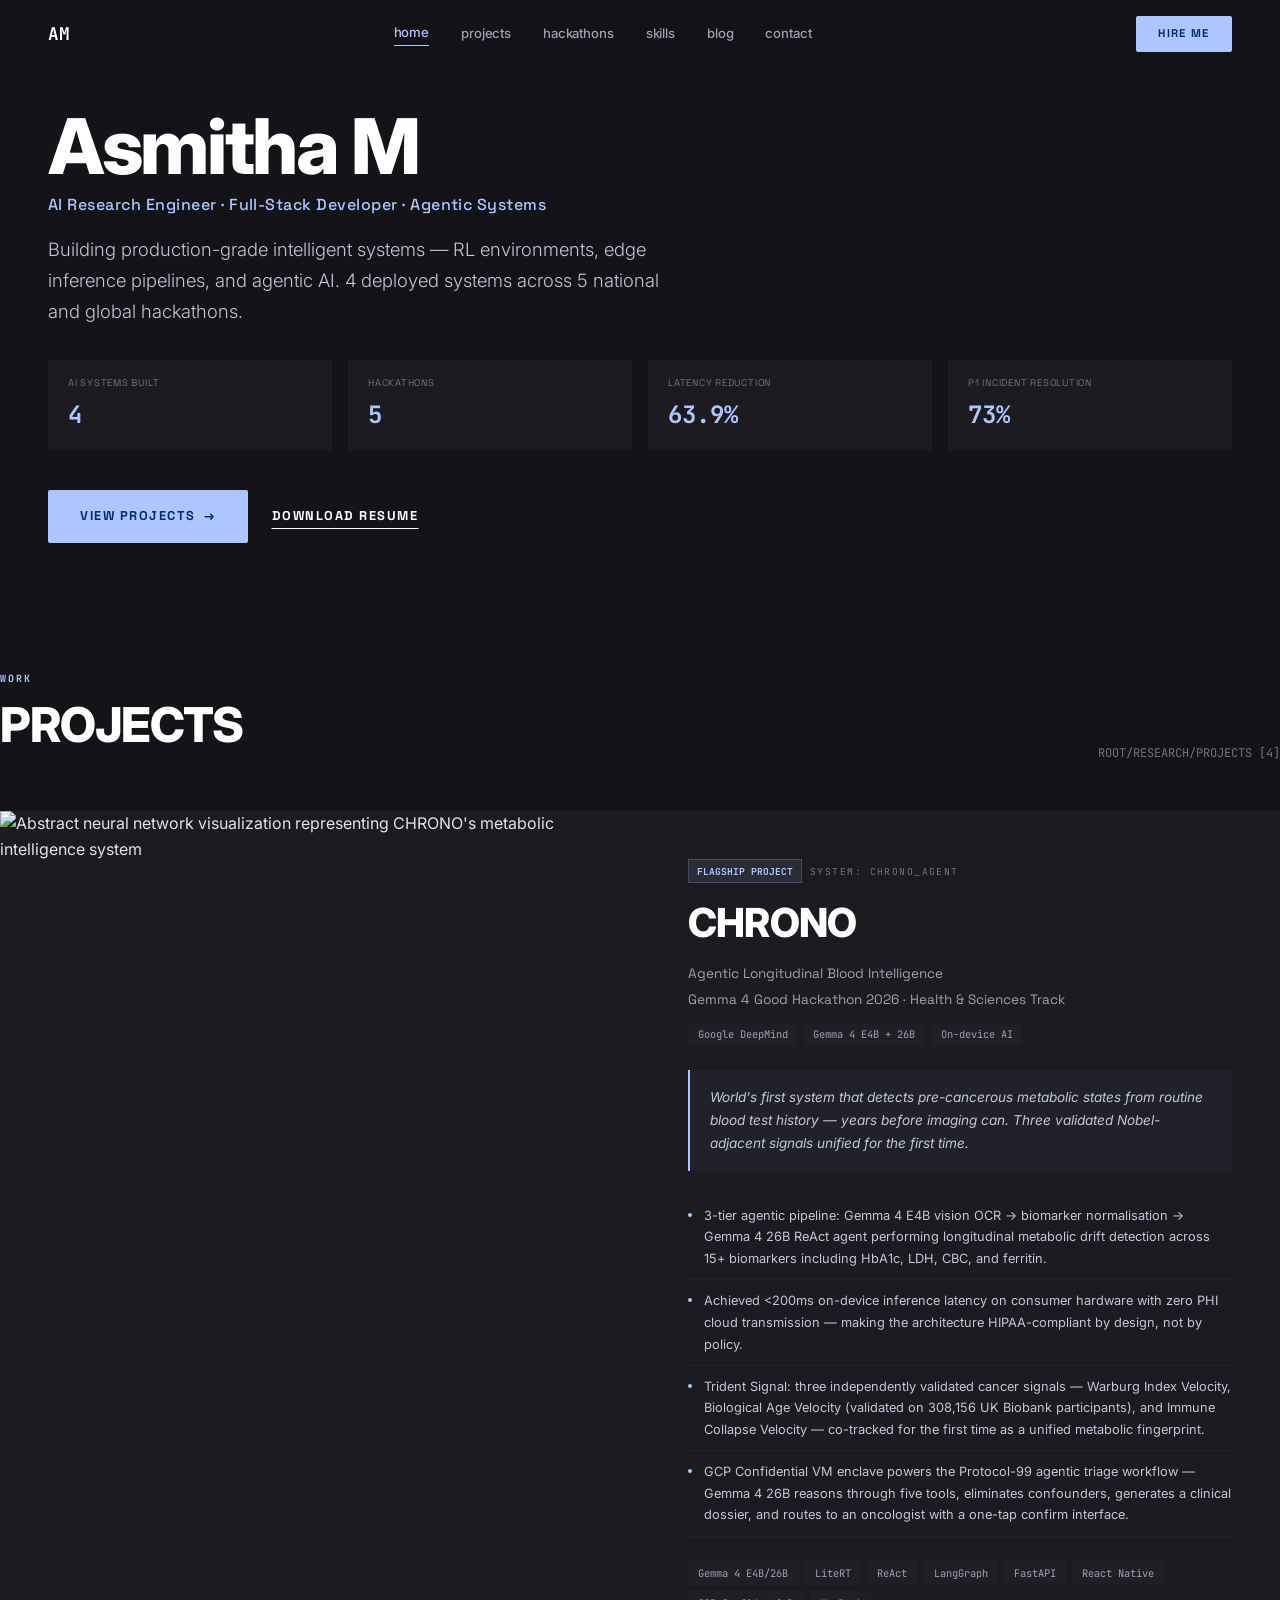
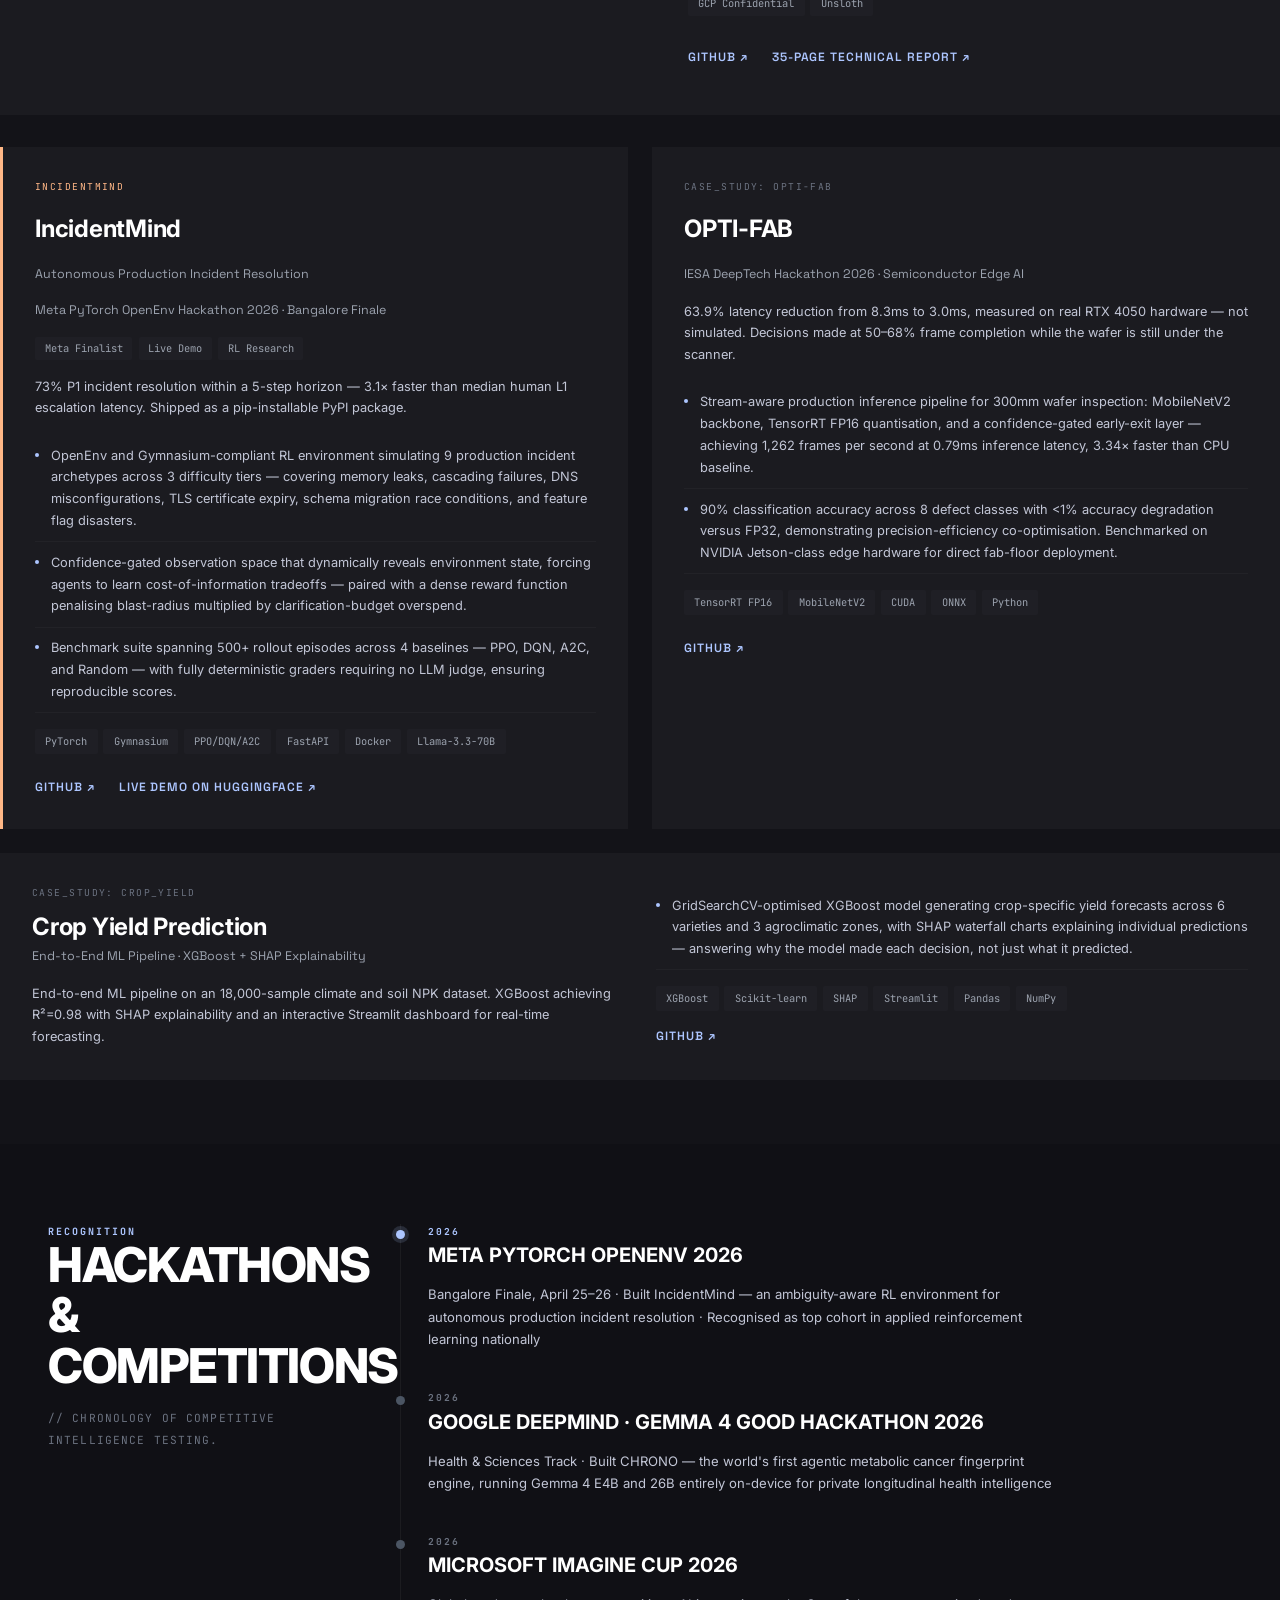
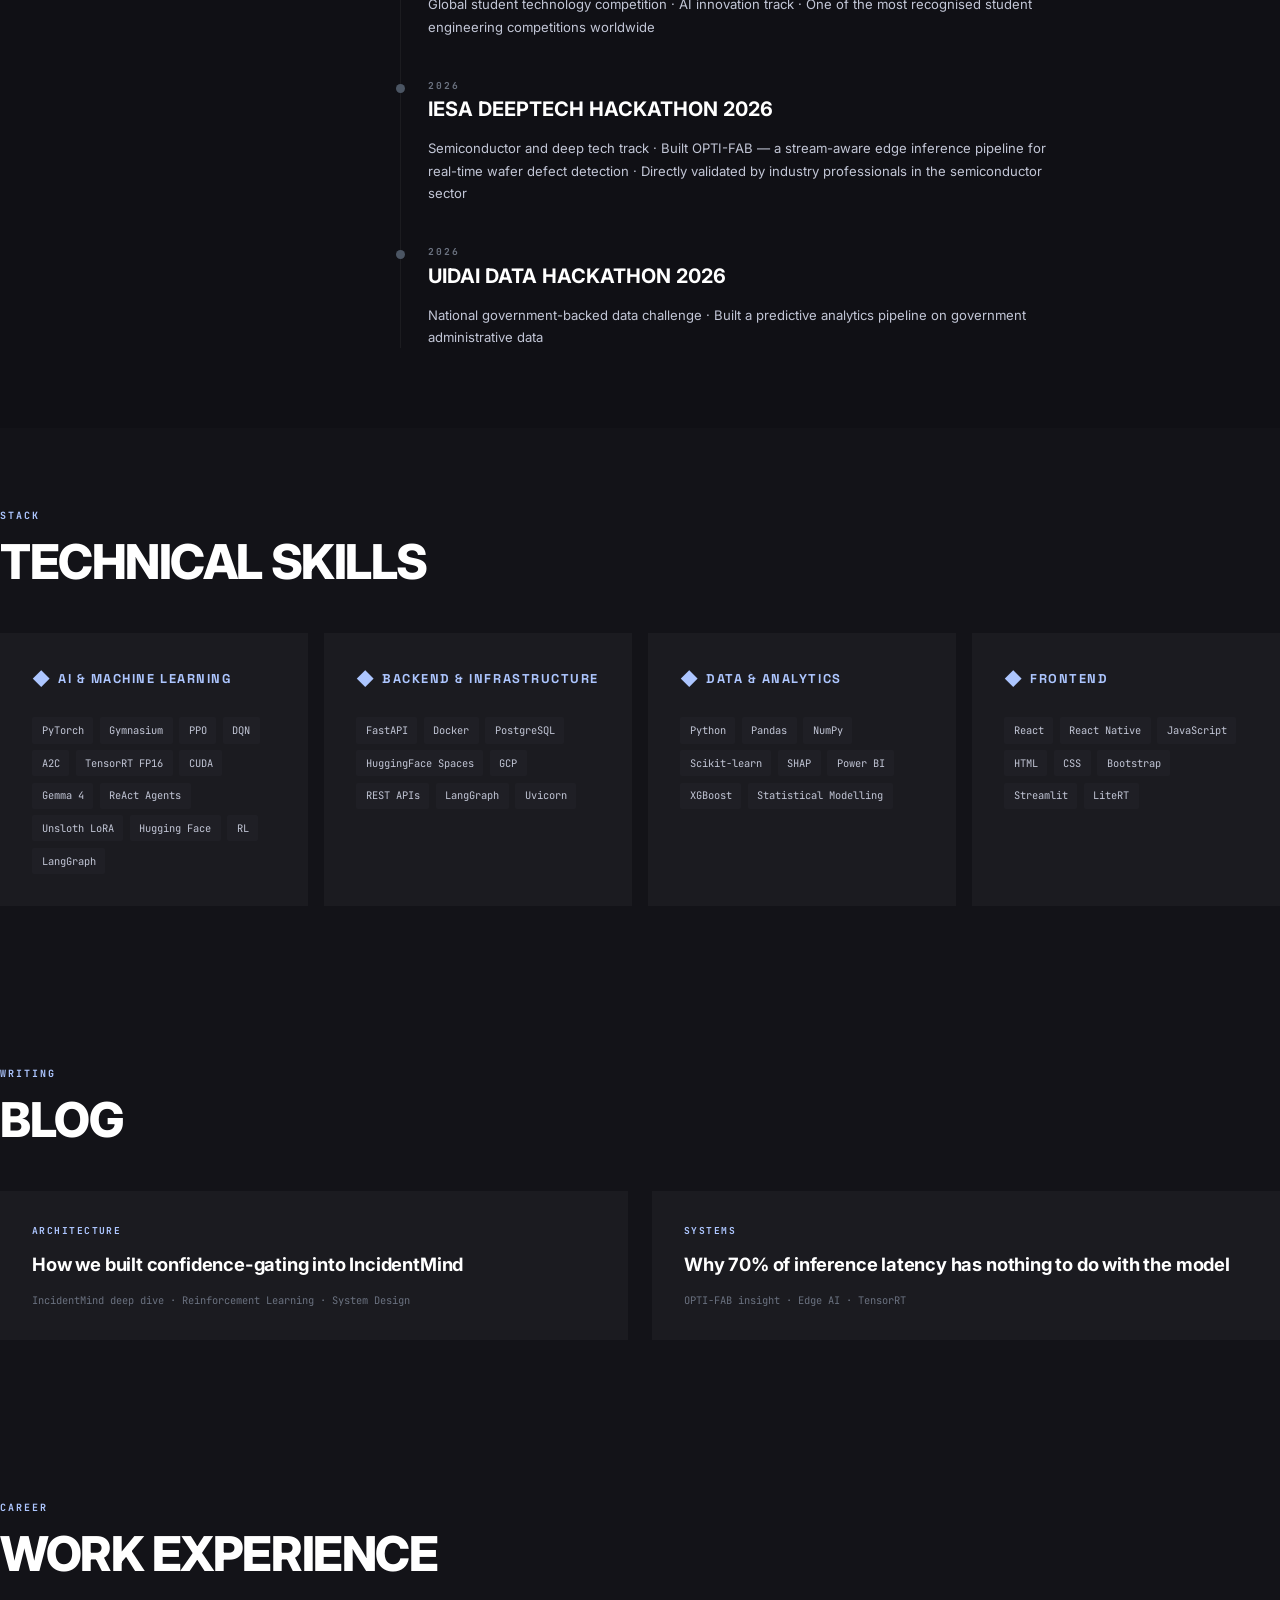
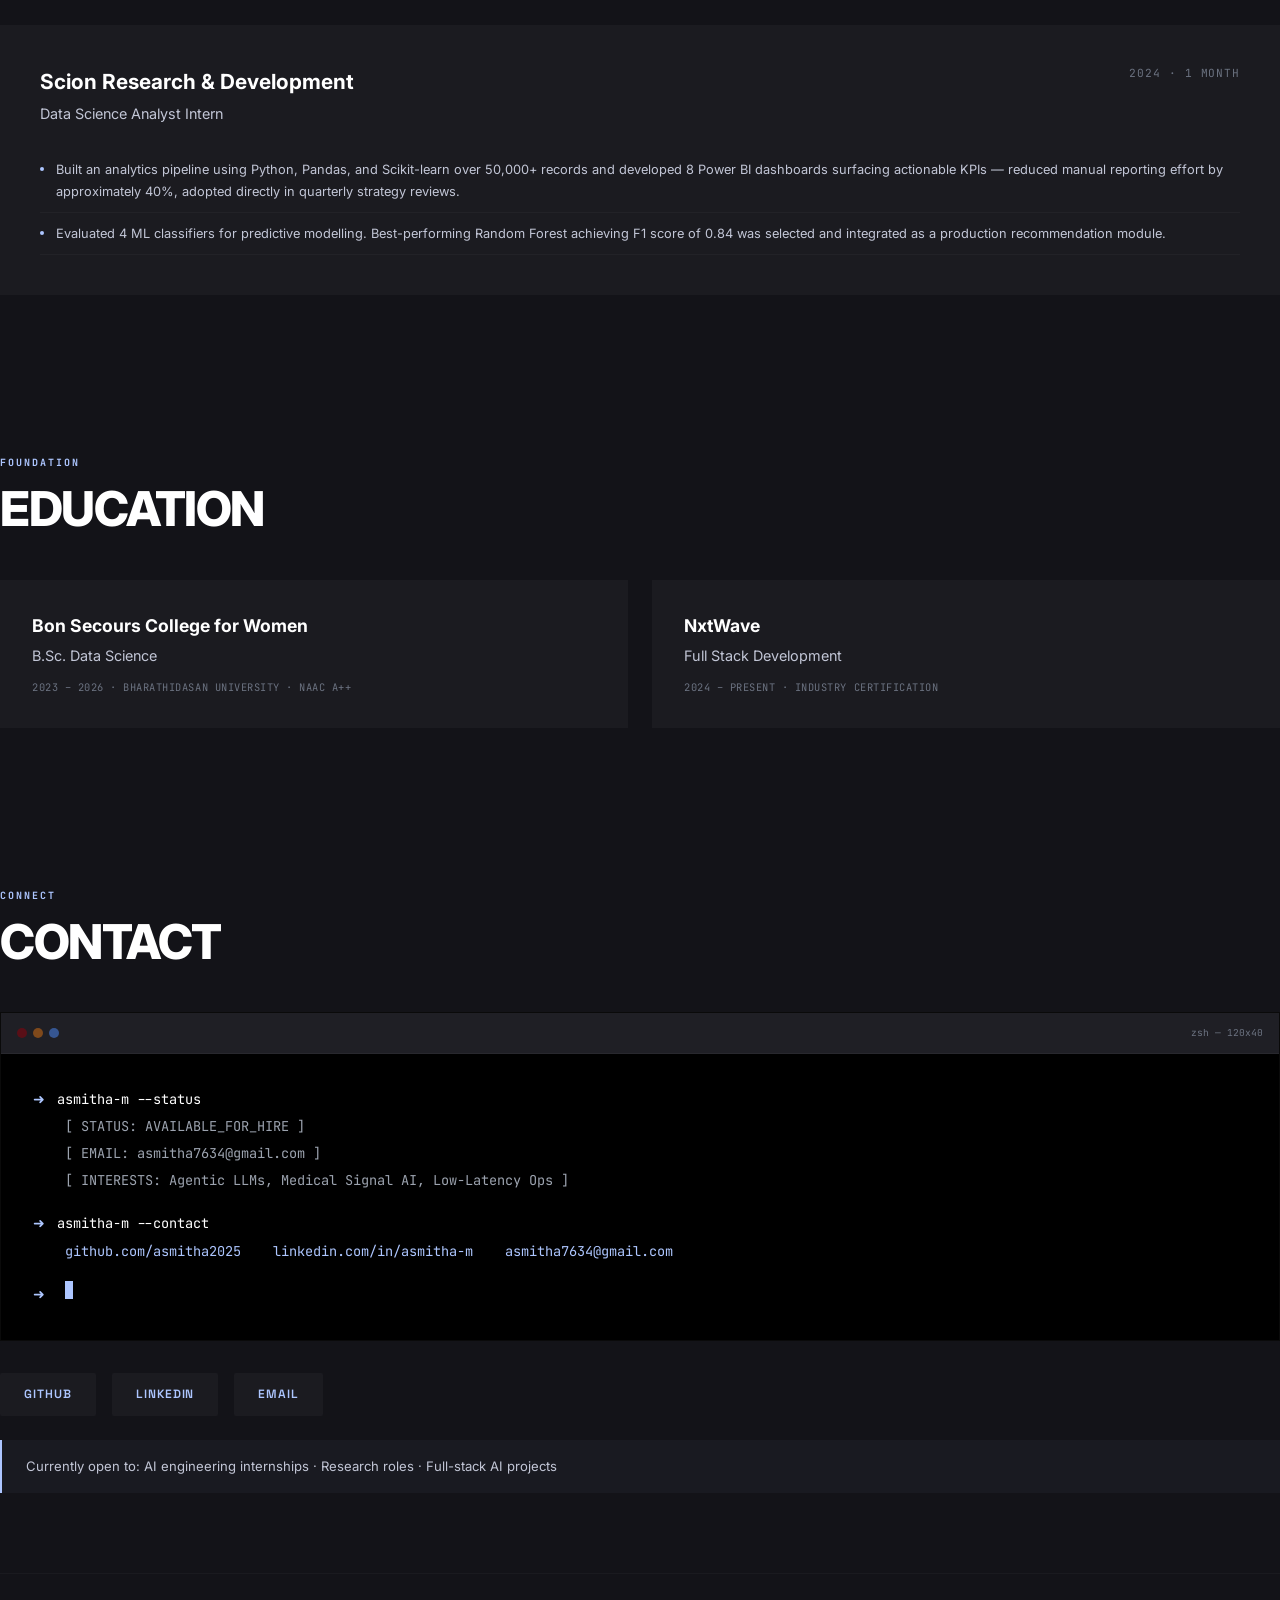
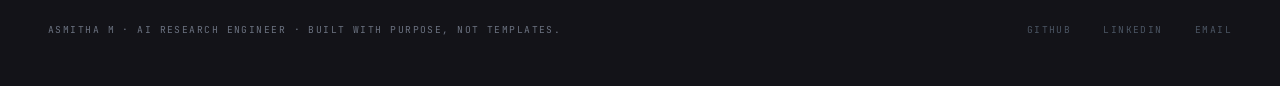
==== index.html @ b50f093c "Update LinkedIn URL to include trailing slash" ====
<!DOCTYPE html>
<html lang="en">
<head>
  <meta charset="utf-8"/>
  <meta name="viewport" content="width=device-width, initial-scale=1.0"/>
  <title>Asmitha M — AI Research Engineer · Portfolio</title>
  <meta name="description" content="Asmitha M — AI Research Engineer, Full-Stack Developer, and Agentic Systems builder. Building production-grade intelligent systems including RL environments, edge inference pipelines, and agentic AI."/>
  <link rel="stylesheet" href="styles.css"/>
</head>
<body>

<!-- ═══════════ HEADER ═══════════ -->
<header class="header" id="site-header">
  <div class="header-logo">AM</div>
  <nav class="header-nav" id="main-nav">
    <a href="#home" class="active">home</a>
    <a href="#projects">projects</a>
    <a href="#hackathons">hackathons</a>
    <a href="#skills">skills</a>
    <a href="#blog">blog</a>
    <a href="#contact">contact</a>
  </nav>
  <div class="mobile-toggle" id="mobile-toggle" onclick="document.getElementById('main-nav').classList.toggle('open')">
    <span></span><span></span><span></span>
  </div>
  <a href="#contact" class="btn-hire">Hire Me</a>
</header>

<!-- ═══════════ HERO ═══════════ -->
<section class="hero container" id="home">
  <div>
      <h1 class="display-lg">Asmitha M</h1>
      <p class="hero-subtitle" style="margin-top:0.5rem; font-size:1rem; color:var(--primary); font-weight:500; font-family:'Space Grotesk',sans-serif; letter-spacing:0.03em;">
        AI Research Engineer · Full-Stack Developer · Agentic Systems
      </p>
      <p class="hero-subtitle">
        Building production-grade intelligent systems — RL environments, edge inference pipelines, and agentic AI. 4 deployed systems across 5 national and global hackathons.
      </p>
      <div class="hero-stats stagger">
        <div class="stat-box">
          <div class="stat-label">AI Systems Built</div>
          <div class="stat-value">4</div>
        </div>
        <div class="stat-box">
          <div class="stat-label">Hackathons</div>
          <div class="stat-value">5</div>
        </div>
        <div class="stat-box">
          <div class="stat-label">Latency Reduction</div>
          <div class="stat-value">63.9%</div>
        </div>
        <div class="stat-box">
          <div class="stat-label">P1 Incident Resolution</div>
          <div class="stat-value">73%</div>
        </div>
      </div>
      <div class="hero-actions">
        <a href="#projects" class="btn-primary">View Projects <span class="arrow">→</span></a>
        <a href="Asmitha.pdf" download class="btn-secondary">Download Resume</a>
      </div>
  </div>
</section>

<!-- ═══════════ PROJECTS ═══════════ -->
<section class="projects container" id="projects">
  <div class="section-header">
    <div>
      <div class="section-label">WORK</div>
      <h2 class="section-title">Projects</h2>
    </div>
    <span class="font-mono" style="font-size:0.75rem; color:var(--neutral-500);">ROOT/RESEARCH/PROJECTS [4]</span>
  </div>

  <!-- ── CHRONO — Flagship ── -->
  <div class="flagship-card fade-in">
    <div class="flagship-grid">
      <div class="flagship-img">
        <img src="chrono_hero.png" alt="Abstract neural network visualization representing CHRONO's metabolic intelligence system"/>
      </div>
      <div class="flagship-content">
        <div>
          <div class="badge-row">
            <span class="badge-flagship">FLAGSHIP PROJECT</span>
            <span class="badge-system">SYSTEM: CHRONO_AGENT</span>
          </div>
          <h3 class="project-title">CHRONO</h3>
          <p class="project-subtitle">Agentic Longitudinal Blood Intelligence</p>
          <p class="project-subtitle" style="margin-top:0.25rem;">Gemma 4 Good Hackathon 2026 · Health & Sciences Track</p>
          <div class="project-badges" style="margin-top:0.75rem;">
            <span class="project-badge-sm">Google DeepMind</span>
            <span class="project-badge-sm">Gemma 4 E4B + 26B</span>
            <span class="project-badge-sm">On-device AI</span>
          </div>
        </div>
        <div class="project-quote">
          World's first system that detects pre-cancerous metabolic states from routine blood test history — years before imaging can. Three validated Nobel-adjacent signals unified for the first time.
        </div>
        <ul class="project-bullets">
          <li>3-tier agentic pipeline: Gemma 4 E4B vision OCR → biomarker normalisation → Gemma 4 26B ReAct agent performing longitudinal metabolic drift detection across 15+ biomarkers including HbA1c, LDH, CBC, and ferritin.</li>
          <li>Achieved &lt;200ms on-device inference latency on consumer hardware with zero PHI cloud transmission — making the architecture HIPAA-compliant by design, not by policy.</li>
          <li>Trident Signal: three independently validated cancer signals — Warburg Index Velocity, Biological Age Velocity (validated on 308,156 UK Biobank participants), and Immune Collapse Velocity — co-tracked for the first time as a unified metabolic fingerprint.</li>
          <li>GCP Confidential VM enclave powers the Protocol-99 agentic triage workflow — Gemma 4 26B reasons through five tools, eliminates confounders, generates a clinical dossier, and routes to an oncologist with a one-tap confirm interface.</li>
        </ul>
        <div class="stack-pills">
          <span class="stack-pill">Gemma 4 E4B/26B</span>
          <span class="stack-pill">LiteRT</span>
          <span class="stack-pill">ReAct</span>
          <span class="stack-pill">LangGraph</span>
          <span class="stack-pill">FastAPI</span>
          <span class="stack-pill">React Native</span>
          <span class="stack-pill">GCP Confidential</span>
          <span class="stack-pill">Unsloth</span>
        </div>
        <div class="project-links">
          <a href="#" class="project-link">GitHub ↗</a>
          <a href="#" class="project-link">35-Page Technical Report ↗</a>
        </div>
      </div>
    </div>
  </div>

  <!-- ── Secondary Projects Grid ── -->
  <div class="projects-grid">

    <!-- IncidentMind -->
    <div class="project-card accent-left fade-in">
      <div class="badge-row">
        <span class="badge-system" style="color:var(--tertiary);">INCIDENTMIND</span>
      </div>
      <h3 class="card-title">IncidentMind</h3>
      <p class="card-subtitle">Autonomous Production Incident Resolution</p>
      <p class="card-subtitle">Meta PyTorch OpenEnv Hackathon 2026 · Bangalore Finale</p>
      <div class="project-badges">
        <span class="project-badge-sm">Meta Finalist</span>
        <span class="project-badge-sm">Live Demo</span>
        <span class="project-badge-sm">RL Research</span>
      </div>
      <p class="card-tagline">73% P1 incident resolution within a 5-step horizon — 3.1× faster than median human L1 escalation latency. Shipped as a pip-installable PyPI package.</p>
      <ul class="project-bullets">
        <li>OpenEnv and Gymnasium-compliant RL environment simulating 9 production incident archetypes across 3 difficulty tiers — covering memory leaks, cascading failures, DNS misconfigurations, TLS certificate expiry, schema migration race conditions, and feature flag disasters.</li>
        <li>Confidence-gated observation space that dynamically reveals environment state, forcing agents to learn cost-of-information tradeoffs — paired with a dense reward function penalising blast-radius multiplied by clarification-budget overspend.</li>
        <li>Benchmark suite spanning 500+ rollout episodes across 4 baselines — PPO, DQN, A2C, and Random — with fully deterministic graders requiring no LLM judge, ensuring reproducible scores.</li>
      </ul>
      <div class="stack-pills">
        <span class="stack-pill">PyTorch</span>
        <span class="stack-pill">Gymnasium</span>
        <span class="stack-pill">PPO/DQN/A2C</span>
        <span class="stack-pill">FastAPI</span>
        <span class="stack-pill">Docker</span>
        <span class="stack-pill">Llama-3.3-70B</span>
      </div>
      <div class="project-links">
        <a href="https://github.com/asmitha2025/Incidentmind-v1" class="project-link" target="_blank">GitHub ↗</a>
        <a href="#" class="project-link">Live Demo on HuggingFace ↗</a>
      </div>
    </div>

    <!-- OPTI-FAB -->
    <div class="project-card fade-in">
      <div class="badge-row">
        <span class="badge-system">CASE_STUDY: OPTI-FAB</span>
      </div>
      <h3 class="card-title">OPTI-FAB</h3>
      <p class="card-subtitle">IESA DeepTech Hackathon 2026 · Semiconductor Edge AI</p>
      <p class="card-tagline">63.9% latency reduction from 8.3ms to 3.0ms, measured on real RTX 4050 hardware — not simulated. Decisions made at 50–68% frame completion while the wafer is still under the scanner.</p>
      <ul class="project-bullets">
        <li>Stream-aware production inference pipeline for 300mm wafer inspection: MobileNetV2 backbone, TensorRT FP16 quantisation, and a confidence-gated early-exit layer — achieving 1,262 frames per second at 0.79ms inference latency, 3.34× faster than CPU baseline.</li>
        <li>90% classification accuracy across 8 defect classes with &lt;1% accuracy degradation versus FP32, demonstrating precision-efficiency co-optimisation. Benchmarked on NVIDIA Jetson-class edge hardware for direct fab-floor deployment.</li>
      </ul>
      <div class="stack-pills">
        <span class="stack-pill">TensorRT FP16</span>
        <span class="stack-pill">MobileNetV2</span>
        <span class="stack-pill">CUDA</span>
        <span class="stack-pill">ONNX</span>
        <span class="stack-pill">Python</span>
      </div>
      <div class="project-links">
        <a href="https://github.com/asmitha2025/Opti-fab-latency-" class="project-link" target="_blank">GitHub ↗</a>
      </div>
    </div>

    <!-- Crop Yield -->
    <div class="project-card fade-in" style="grid-column: 1 / -1;">
      <div style="display:grid; grid-template-columns: 1fr 1fr; gap: 2rem;">
        <div>
          <div class="badge-row"><span class="badge-system">CASE_STUDY: CROP_YIELD</span></div>
          <h3 class="card-title" style="margin-top:0.5rem;">Crop Yield Prediction</h3>
          <p class="card-subtitle">End-to-End ML Pipeline · XGBoost + SHAP Explainability</p>
          <p class="card-tagline" style="margin-top:1rem;">End-to-end ML pipeline on an 18,000-sample climate and soil NPK dataset. XGBoost achieving R²=0.98 with SHAP explainability and an interactive Streamlit dashboard for real-time forecasting.</p>
        </div>
        <div>
          <ul class="project-bullets">
            <li>GridSearchCV-optimised XGBoost model generating crop-specific yield forecasts across 6 varieties and 3 agroclimatic zones, with SHAP waterfall charts explaining individual predictions — answering why the model made each decision, not just what it predicted.</li>
          </ul>
          <div class="stack-pills" style="margin-top:1rem;">
            <span class="stack-pill">XGBoost</span>
            <span class="stack-pill">Scikit-learn</span>
            <span class="stack-pill">SHAP</span>
            <span class="stack-pill">Streamlit</span>
            <span class="stack-pill">Pandas</span>
            <span class="stack-pill">NumPy</span>
          </div>
          <div class="project-links" style="margin-top:1rem;">
            <a href="https://github.com/asmitha2025/crop-yield-prediction" class="project-link" target="_blank">GitHub ↗</a>
          </div>
        </div>
      </div>
    </div>
  </div>
</section>

<!-- ═══════════ HACKATHONS ═══════════ -->
<section class="hackathons" id="hackathons">
  <div class="container">
    <div class="hack-grid">
      <div class="hack-intro">
        <div class="section-label">RECOGNITION</div>
        <h2 class="section-title" style="line-height:1.05;">Hackathons &<br/>Competitions</h2>
        <p>// Chronology of competitive<br/>intelligence testing.</p>
      </div>
      <div class="timeline">
        <!-- Entry 1 -->
        <div class="timeline-item featured fade-in">
          <div class="timeline-dot"></div>
          <div class="timeline-row">
            <div>
              <div class="section-label" style="font-size:0.6rem;">2026</div>
              <div class="timeline-name">Meta PyTorch OpenEnv 2026</div>
            </div>
          </div>
          <p class="timeline-desc">Bangalore Finale, April 25–26 · Built IncidentMind — an ambiguity-aware RL environment for autonomous production incident resolution · Recognised as top cohort in applied reinforcement learning nationally</p>
        </div>
        <!-- Entry 2 -->
        <div class="timeline-item fade-in">
          <div class="timeline-dot"></div>
          <div class="timeline-row">
            <div>
              <div class="section-label" style="font-size:0.6rem; color:var(--neutral-500);">2026</div>
              <div class="timeline-name">Google DeepMind · Gemma 4 Good Hackathon 2026</div>
            </div>
          </div>
          <p class="timeline-desc">Health & Sciences Track · Built CHRONO — the world's first agentic metabolic cancer fingerprint engine, running Gemma 4 E4B and 26B entirely on-device for private longitudinal health intelligence</p>
        </div>
        <!-- Entry 3 -->
        <div class="timeline-item fade-in">
          <div class="timeline-dot"></div>
          <div class="timeline-row">
            <div>
              <div class="section-label" style="font-size:0.6rem; color:var(--neutral-500);">2026</div>
              <div class="timeline-name">Microsoft Imagine Cup 2026</div>
            </div>
          </div>
          <p class="timeline-desc">Global student technology competition · AI innovation track · One of the most recognised student engineering competitions worldwide</p>
        </div>
        <!-- Entry 4 -->
        <div class="timeline-item fade-in">
          <div class="timeline-dot"></div>
          <div class="timeline-row">
            <div>
              <div class="section-label" style="font-size:0.6rem; color:var(--neutral-500);">2026</div>
              <div class="timeline-name">IESA DeepTech Hackathon 2026</div>
            </div>
          </div>
          <p class="timeline-desc">Semiconductor and deep tech track · Built OPTI-FAB — a stream-aware edge inference pipeline for real-time wafer defect detection · Directly validated by industry professionals in the semiconductor sector</p>
        </div>
        <!-- Entry 5 -->
        <div class="timeline-item fade-in">
          <div class="timeline-dot"></div>
          <div class="timeline-row">
            <div>
              <div class="section-label" style="font-size:0.6rem; color:var(--neutral-500);">2026</div>
              <div class="timeline-name">UIDAI Data Hackathon 2026</div>
            </div>
          </div>
          <p class="timeline-desc">National government-backed data challenge · Built a predictive analytics pipeline on government administrative data</p>
        </div>
      </div>
    </div>
  </div>
</section>

<!-- ═══════════ SKILLS ═══════════ -->
<section class="skills container" id="skills">
  <div class="section-label">STACK</div>
  <h2 class="section-title">Technical Skills</h2>
  <div class="skills-grid stagger">
    <div class="skill-group">
      <div class="skill-group-header">
        <span style="font-size:1.1rem;">◆</span>
        <h3>AI & Machine Learning</h3>
      </div>
      <div class="skill-list">
        <span class="skill-tag">PyTorch</span><span class="skill-tag">Gymnasium</span><span class="skill-tag">PPO</span><span class="skill-tag">DQN</span><span class="skill-tag">A2C</span><span class="skill-tag">TensorRT FP16</span><span class="skill-tag">CUDA</span><span class="skill-tag">Gemma 4</span><span class="skill-tag">ReAct Agents</span><span class="skill-tag">Unsloth LoRA</span><span class="skill-tag">Hugging Face</span><span class="skill-tag">RL</span><span class="skill-tag">LangGraph</span>
      </div>
    </div>
    <div class="skill-group">
      <div class="skill-group-header">
        <span style="font-size:1.1rem;">◆</span>
        <h3>Backend & Infrastructure</h3>
      </div>
      <div class="skill-list">
        <span class="skill-tag">FastAPI</span><span class="skill-tag">Docker</span><span class="skill-tag">PostgreSQL</span><span class="skill-tag">HuggingFace Spaces</span><span class="skill-tag">GCP</span><span class="skill-tag">REST APIs</span><span class="skill-tag">LangGraph</span><span class="skill-tag">Uvicorn</span>
      </div>
    </div>
    <div class="skill-group">
      <div class="skill-group-header">
        <span style="font-size:1.1rem;">◆</span>
        <h3>Data & Analytics</h3>
      </div>
      <div class="skill-list">
        <span class="skill-tag">Python</span><span class="skill-tag">Pandas</span><span class="skill-tag">NumPy</span><span class="skill-tag">Scikit-learn</span><span class="skill-tag">SHAP</span><span class="skill-tag">Power BI</span><span class="skill-tag">XGBoost</span><span class="skill-tag">Statistical Modelling</span>
      </div>
    </div>
    <div class="skill-group">
      <div class="skill-group-header">
        <span style="font-size:1.1rem;">◆</span>
        <h3>Frontend</h3>
      </div>
      <div class="skill-list">
        <span class="skill-tag">React</span><span class="skill-tag">React Native</span><span class="skill-tag">JavaScript</span><span class="skill-tag">HTML</span><span class="skill-tag">CSS</span><span class="skill-tag">Bootstrap</span><span class="skill-tag">Streamlit</span><span class="skill-tag">LiteRT</span>
      </div>
    </div>
  </div>
</section>

<!-- ═══════════ BLOG ═══════════ -->
<section class="blog container" id="blog">
  <div class="section-label">WRITING</div>
  <h2 class="section-title">Blog</h2>
  <div class="blog-grid">
    <div class="blog-card fade-in">
      <div class="blog-tag">Architecture</div>
      <h3>How we built confidence-gating into IncidentMind</h3>
      <div class="blog-meta">IncidentMind deep dive · Reinforcement Learning · System Design</div>
    </div>
    <div class="blog-card fade-in">
      <div class="blog-tag">Systems</div>
      <h3>Why 70% of inference latency has nothing to do with the model</h3>
      <div class="blog-meta">OPTI-FAB insight · Edge AI · TensorRT</div>
    </div>
  </div>
</section>

<!-- ═══════════ EXPERIENCE ═══════════ -->
<section class="experience container" id="experience">
  <div class="section-label">CAREER</div>
  <h2 class="section-title">Work Experience</h2>
  <div class="exp-card fade-in">
    <div class="exp-header">
      <div>
        <div class="exp-company">Scion Research & Development</div>
        <div class="exp-role">Data Science Analyst Intern</div>
      </div>
      <div class="exp-duration">2024 · 1 month</div>
    </div>
    <ul class="project-bullets">
      <li>Built an analytics pipeline using Python, Pandas, and Scikit-learn over 50,000+ records and developed 8 Power BI dashboards surfacing actionable KPIs — reduced manual reporting effort by approximately 40%, adopted directly in quarterly strategy reviews.</li>
      <li>Evaluated 4 ML classifiers for predictive modelling. Best-performing Random Forest achieving F1 score of 0.84 was selected and integrated as a production recommendation module.</li>
    </ul>
  </div>
</section>

<!-- ═══════════ EDUCATION ═══════════ -->
<section class="education container" id="education">
  <div class="section-label">FOUNDATION</div>
  <h2 class="section-title">Education</h2>
  <div class="edu-grid">
    <div class="edu-card fade-in">
      <div class="edu-institution">Bon Secours College for Women</div>
      <div class="edu-degree">B.Sc. Data Science</div>
      <div class="edu-meta">2023 – 2026 · Bharathidasan University · NAAC A++</div>
    </div>
    <div class="edu-card fade-in">
      <div class="edu-institution">NxtWave</div>
      <div class="edu-degree">Full Stack Development</div>
      <div class="edu-meta">2024 – Present · Industry Certification</div>
    </div>
  </div>
</section>

<!-- ═══════════ CONTACT ═══════════ -->
<section class="contact container" id="contact">
  <div class="section-label">CONNECT</div>
  <h2 class="section-title">Contact</h2>
  <div class="terminal fade-in">
    <div class="terminal-bar">
      <div class="terminal-dots">
        <div class="terminal-dot r"></div>
        <div class="terminal-dot y"></div>
        <div class="terminal-dot g"></div>
      </div>
      <div class="terminal-label">zsh — 120x40</div>
    </div>
    <div class="terminal-body">
      <div class="terminal-prompt"><span class="arrow">➜</span><span class="cmd">asmitha-m --status</span></div>
      <div class="terminal-output">
        [ STATUS: AVAILABLE_FOR_HIRE ]<br/>
        [ EMAIL: asmitha7634@gmail.com ]<br/>
        [ INTERESTS: Agentic LLMs, Medical Signal AI, Low-Latency Ops ]
      </div>
      <div class="terminal-prompt" style="margin-top:1rem;"><span class="arrow">➜</span><span class="cmd">asmitha-m --contact</span></div>
      <div class="terminal-links">
        <a href="https://github.com/asmitha2025" target="_blank">github.com/asmitha2025</a>
        <a href="https://www.linkedin.com/in/asmitha-m-1695b331b/" target="_blank">linkedin.com/in/asmitha-m</a>
        <a href="mailto:asmitha7634@gmail.com">asmitha7634@gmail.com</a>
      </div>
      <div class="terminal-prompt" style="margin-top:1rem;"><span class="arrow">➜</span><span class="terminal-cursor"></span></div>
    </div>
  </div>
  <div class="contact-actions">
    <a href="https://github.com/asmitha2025" target="_blank" class="contact-btn">GitHub</a>
    <a href="https://www.linkedin.com/in/asmitha-m-1695b331b/" target="_blank" class="contact-btn">LinkedIn</a>
    <a href="mailto:asmitha7634@gmail.com" class="contact-btn">Email</a>
  </div>
  <div class="open-to">
    Currently open to: AI engineering internships · Research roles · Full-stack AI projects
  </div>
</section>

<!-- ═══════════ FOOTER ═══════════ -->
<footer class="footer">
  <div class="footer-text">Asmitha M · AI Research Engineer · Built with purpose, not templates.</div>
  <div class="footer-links">
    <a href="https://github.com/asmitha2025" target="_blank">GitHub</a>
    <a href="https://www.linkedin.com/in/asmitha-m-1695b331b/" target="_blank">LinkedIn</a>
    <a href="mailto:asmitha7634@gmail.com">Email</a>
  </div>
</footer>

<!-- ═══════════ JS ═══════════ -->
<script>
// Scroll-based header shadow
const header = document.getElementById('site-header');
window.addEventListener('scroll', () => {
  header.classList.toggle('scrolled', window.scrollY > 40);
});

// Intersection Observer — fade-in + stagger
const observer = new IntersectionObserver((entries) => {
  entries.forEach(e => { if (e.isIntersecting) { e.target.classList.add('visible'); observer.unobserve(e.target); } });
}, { threshold: 0.15, rootMargin: '0px 0px -40px 0px' });
document.querySelectorAll('.fade-in, .stagger').forEach(el => observer.observe(el));

// Active nav link tracking
const sections = document.querySelectorAll('section[id]');
const navLinks = document.querySelectorAll('.header-nav a');
window.addEventListener('scroll', () => {
  let current = '';
  sections.forEach(s => { if (window.scrollY >= s.offsetTop - 200) current = s.getAttribute('id'); });
  navLinks.forEach(a => {
    a.classList.remove('active');
    if (a.getAttribute('href') === '#' + current) a.classList.add('active');
  });
});

// Close mobile nav on link click
navLinks.forEach(a => a.addEventListener('click', () => {
  document.getElementById('main-nav').classList.remove('open');
}));
</script>
</body>
</html>
---- styles.css ----
/* ═══════════════════════════════════════════════════════
   DESIGN SYSTEM — Architectural Monograph
   Obsidian foundation · Tonal layering · No-border rule
   ═══════════════════════════════════════════════════════ */

@import url('https://fonts.googleapis.com/css2?family=Inter:wght@300;400;500;600;700;800;900&family=JetBrains+Mono:wght@400;500;600;700&family=Space+Grotesk:wght@400;500;600;700&display=swap');

/* ── Tokens ── */
:root {
  --bg: #131318;
  --surface: #131318;
  --surface-low: #1b1b20;
  --surface-container: #1f1f25;
  --surface-high: #2a292f;
  --surface-highest: #35343a;
  --surface-lowest: #0e0e13;
  --primary: #adc6ff;
  --primary-container: #4d8eff;
  --tertiary: #ffb786;
  --tertiary-container: #df7412;
  --on-surface: #e4e1e9;
  --on-surface-variant: #c2c6d6;
  --outline: #8c909f;
  --outline-variant: #424754;
  --on-primary: #002e6a;
  --error: #ffb4ab;
  --error-container: #93000a;
  --neutral-400: #9ca3af;
  --neutral-500: #6b7280;
  --neutral-600: #4b5563;
  --neutral-900: #111827;
}

/* ── Reset ── */
*, *::before, *::after { box-sizing: border-box; margin: 0; padding: 0; }

html { scroll-behavior: smooth; font-size: 16px; }

body {
  background: var(--bg);
  color: var(--on-surface);
  font-family: 'Inter', system-ui, sans-serif;
  line-height: 1.6;
  -webkit-font-smoothing: antialiased;
  overflow-x: hidden;
}

::selection { background: var(--primary); color: var(--on-primary); }

a { color: inherit; text-decoration: none; }
ul { list-style: none; }
img { display: block; max-width: 100%; }
button { cursor: pointer; border: none; background: none; font: inherit; color: inherit; }

/* ── Typography ── */
.font-headline { font-family: 'Inter', sans-serif; }
.font-mono { font-family: 'JetBrains Mono', monospace; }
.font-label { font-family: 'Space Grotesk', sans-serif; }

.display-lg {
  font-size: clamp(3rem, 6vw, 5rem);
  font-weight: 800;
  letter-spacing: -0.03em;
  line-height: 0.92;
  color: #fff;
}

.section-label {
  font-family: 'JetBrains Mono', monospace;
  font-size: 0.625rem;
  font-weight: 700;
  text-transform: uppercase;
  letter-spacing: 0.2em;
  color: var(--primary);
}

.section-title {
  font-size: clamp(2rem, 4vw, 3rem);
  font-weight: 800;
  letter-spacing: -0.03em;
  color: #fff;
  text-transform: uppercase;
}

/* ── Layout ── */
.container { max-width: 1400px; margin: 0 auto; padding: 0 3rem; }
@media (max-width: 768px) { .container { padding: 0 1.5rem; } }

/* ── Header ── */
.header {
  position: fixed; top: 0; left: 0; right: 0; z-index: 100;
  display: flex; justify-content: space-between; align-items: center;
  padding: 1rem 3rem;
  background: rgba(19, 19, 24, 0.82);
  backdrop-filter: blur(24px);
  -webkit-backdrop-filter: blur(24px);
  transition: background 0.3s, box-shadow 0.3s;
}
.header.scrolled { background: rgba(19, 19, 24, 0.95); box-shadow: 0 1px 0 rgba(255,255,255,0.04); }
.header-logo { font-family: 'JetBrains Mono', monospace; font-weight: 700; font-size: 1.1rem; color: #fff; letter-spacing: -0.02em; }
.header-nav { display: flex; gap: 2rem; align-items: center; }
.header-nav a {
  font-family: 'Inter', sans-serif; font-weight: 500; font-size: 0.82rem;
  color: var(--neutral-400); transition: color 0.25s;
  letter-spacing: -0.01em;
}
.header-nav a:hover, .header-nav a.active { color: #fff; }
.header-nav a.active { color: var(--primary); border-bottom: 1px solid var(--primary); padding-bottom: 2px; }
.btn-hire {
  background: var(--primary); color: var(--on-primary);
  padding: 0.55rem 1.4rem; font-family: 'Space Grotesk', sans-serif;
  font-weight: 700; font-size: 0.7rem; text-transform: uppercase;
  letter-spacing: 0.12em; border-radius: 2px;
  transition: opacity 0.2s, transform 0.15s;
}
.btn-hire:hover { opacity: 0.88; }
.btn-hire:active { transform: scale(0.96); }

/* Mobile menu */
.mobile-toggle { display: none; flex-direction: column; gap: 5px; cursor: pointer; padding: 4px; }
.mobile-toggle span { display: block; width: 22px; height: 2px; background: #fff; transition: all 0.3s; }
@media (max-width: 768px) {
  .header { padding: 1rem 1.5rem; }
  .header-nav { display: none; position: absolute; top: 100%; left: 0; right: 0; flex-direction: column; background: rgba(19,19,24,0.97); backdrop-filter: blur(20px); padding: 1.5rem; gap: 1rem; }
  .header-nav.open { display: flex; }
  .mobile-toggle { display: flex; }
}

/* ── Hero ── */
.hero { padding-top: 7rem; padding-bottom: 4rem; }
.hero-grid { display: grid; grid-template-columns: 1fr 380px; gap: 3rem; align-items: start; }
@media (max-width: 1024px) { .hero-grid { grid-template-columns: 1fr; } .hero-aside { display: none; } }

.hero-badge {
  display: inline-flex; align-items: center; gap: 0.6rem;
  padding: 0.35rem 0.75rem;
  background: var(--surface-highest);
  border: 1px solid rgba(66, 71, 84, 0.2);
  border-radius: 2px; margin-bottom: 1.5rem;
}
.hero-badge .dot { width: 6px; height: 6px; border-radius: 50%; background: var(--primary); animation: pulse-dot 2s ease-in-out infinite; }
@keyframes pulse-dot { 0%, 100% { opacity: 1; } 50% { opacity: 0.4; } }
.hero-badge span { font-family: 'Space Grotesk', sans-serif; font-size: 0.6rem; font-weight: 700; text-transform: uppercase; letter-spacing: 0.15em; color: var(--on-surface-variant); }

.hero-subtitle {
  font-size: 1.15rem; color: var(--on-surface-variant);
  font-weight: 300; max-width: 640px; line-height: 1.7; margin-top: 1rem;
}

.hero-stats { display: flex; flex-wrap: wrap; gap: 1rem; margin-top: 2rem; }
.stat-box {
  background: var(--surface-low); padding: 1rem 1.25rem;
  min-width: 140px; flex: 1; transition: background 0.3s;
}
.stat-box:hover { background: var(--surface-container); }
.stat-label { font-family: 'Space Grotesk', sans-serif; font-size: 0.6rem; text-transform: uppercase; color: var(--neutral-500); letter-spacing: 0.08em; margin-bottom: 0.3rem; }
.stat-value { font-family: 'JetBrains Mono', monospace; font-size: 1.5rem; font-weight: 700; color: var(--primary); }

.hero-actions { display: flex; gap: 1.5rem; align-items: center; margin-top: 2.5rem; flex-wrap: wrap; }
.btn-primary {
  display: inline-flex; align-items: center; gap: 0.5rem;
  background: var(--primary); color: var(--on-primary);
  padding: 1rem 2rem; font-family: 'Space Grotesk', sans-serif;
  font-weight: 700; font-size: 0.8rem; text-transform: uppercase;
  letter-spacing: 0.12em; border-radius: 2px;
  transition: opacity 0.2s, transform 0.15s;
}
.btn-primary:hover { opacity: 0.88; }
.btn-primary .arrow { transition: transform 0.25s; }
.btn-primary:hover .arrow { transform: translateX(4px); }
.btn-secondary {
  font-family: 'Space Grotesk', sans-serif; font-weight: 700; font-size: 0.8rem;
  text-transform: uppercase; letter-spacing: 0.12em; color: #fff;
  text-decoration: underline; text-underline-offset: 8px; text-decoration-thickness: 1px;
  transition: color 0.25s;
}
.btn-secondary:hover { color: var(--primary); }

/* Design Note aside */
.design-note {
  border-left: 2px solid var(--primary);
  background: rgba(27, 27, 32, 0.6);
  padding: 2rem; backdrop-filter: blur(12px);
  position: sticky; top: 8rem;
}
.design-note-header { display: flex; align-items: center; gap: 0.5rem; margin-bottom: 1rem; color: var(--primary); }
.design-note-header span { font-family: 'JetBrains Mono', monospace; font-size: 0.6rem; text-transform: uppercase; letter-spacing: 0.15em; font-weight: 700; }
.design-note p { font-size: 0.875rem; color: var(--neutral-400); line-height: 1.7; font-style: italic; }
.design-note .ref { font-family: 'JetBrains Mono', monospace; font-size: 0.6rem; color: var(--neutral-600); text-transform: uppercase; letter-spacing: -0.02em; margin-top: 1.5rem; }

/* ── Projects ── */
.projects { padding: 4rem 0; }
.section-header { display: flex; align-items: flex-end; justify-content: space-between; margin-bottom: 3rem; }
.section-header .counter { font-family: 'JetBrains Mono', monospace; font-size: 0.75rem; color: var(--neutral-500); }

/* Flagship card */
.flagship-card { background: var(--surface-low); overflow: hidden; margin-bottom: 2rem; }
.flagship-grid { display: grid; grid-template-columns: 1fr 1fr; }
@media (max-width: 900px) { .flagship-grid { grid-template-columns: 1fr; } }
@media (max-width: 768px) {
  .flagship-content { padding: 1.5rem; }
  .project-card { padding: 1.5rem; }
  .project-card div[style*="grid-template-columns"] { grid-template-columns: 1fr !important; }
  .projects-grid { gap: 1rem; }
}
.flagship-img { height: 100%; min-height: 400px; overflow: hidden; position: relative; }
.flagship-img img { width: 100%; height: 100%; object-fit: cover; transition: transform 8s ease; }
.flagship-card:hover .flagship-img img { transform: scale(1.04); }
.flagship-content { padding: 3rem; display: flex; flex-direction: column; justify-content: space-between; gap: 1.5rem; }

.badge-row { display: flex; flex-wrap: wrap; gap: 0.5rem; align-items: center; }
.badge-flagship {
  background: rgba(173, 198, 255, 0.1); color: var(--primary);
  border: 1px solid rgba(173, 198, 255, 0.2);
  padding: 0.2rem 0.5rem; font-family: 'JetBrains Mono', monospace;
  font-size: 0.6rem; font-weight: 700; text-transform: uppercase;
}
.badge-system {
  font-family: 'JetBrains Mono', monospace; font-size: 0.6rem;
  color: var(--neutral-500); text-transform: uppercase; letter-spacing: 0.15em;
}

.project-title { font-size: 2.5rem; font-weight: 800; color: #fff; margin: 0.5rem 0; letter-spacing: -0.02em; }
.project-subtitle { font-size: 0.85rem; color: var(--neutral-400); font-family: 'Space Grotesk', sans-serif; }

.project-badges { display: flex; flex-wrap: wrap; gap: 0.4rem; }
.project-badge-sm {
  background: var(--surface-container); padding: 0.2rem 0.6rem;
  font-family: 'JetBrains Mono', monospace; font-size: 0.65rem; color: var(--neutral-400);
  border-radius: 2px;
}

.project-quote {
  border-left: 2px solid var(--primary); padding: 1rem 1.25rem;
  background: rgba(173, 198, 255, 0.04);
  font-size: 0.85rem; color: var(--on-surface-variant);
  line-height: 1.7; font-style: italic;
}

.project-bullets { list-style: none; padding: 0; }
.project-bullets li {
  font-size: 0.8rem; color: var(--on-surface-variant); line-height: 1.7;
  padding: 0.6rem 0; border-bottom: 1px solid rgba(255,255,255,0.03);
  padding-left: 1rem; position: relative;
}
.project-bullets li::before {
  content: ''; position: absolute; left: 0; top: 1.1rem;
  width: 4px; height: 4px; background: var(--primary); border-radius: 50%;
}

.stack-pills { display: flex; flex-wrap: wrap; gap: 0.35rem; }
.stack-pill {
  background: var(--surface-container); padding: 0.25rem 0.65rem;
  font-family: 'JetBrains Mono', monospace; font-size: 0.65rem;
  color: var(--neutral-400); border-radius: 2px;
}

.project-links { display: flex; gap: 1.5rem; margin-top: 0.5rem; }
.project-link {
  font-family: 'Space Grotesk', sans-serif; font-size: 0.75rem;
  font-weight: 600; color: var(--primary); text-transform: uppercase;
  letter-spacing: 0.08em; transition: opacity 0.2s;
  display: inline-flex; align-items: center; gap: 0.3rem;
}
.project-link:hover { opacity: 0.7; }

/* Secondary project cards */
.projects-grid { display: grid; grid-template-columns: repeat(2, 1fr); gap: 1.5rem; }
@media (max-width: 768px) { .projects-grid { grid-template-columns: 1fr; } }

.project-card {
  background: var(--surface-low); padding: 2rem;
  display: flex; flex-direction: column; gap: 1rem;
  transition: background 0.3s;
  position: relative;
}
.project-card:hover { background: var(--surface-container); }
.project-card.accent-left { border-left: 3px solid var(--tertiary); }
.project-card .card-title { font-size: 1.5rem; font-weight: 700; color: #fff; letter-spacing: -0.01em; }
.project-card .card-subtitle { font-size: 0.78rem; color: var(--neutral-400); font-family: 'Space Grotesk', sans-serif; }
.project-card .card-tagline { font-size: 0.8rem; color: var(--on-surface-variant); line-height: 1.7; }

/* ── Hackathons ── */
.hackathons { padding: 5rem 0; background: rgba(14, 14, 19, 0.5); }
.hack-grid { display: grid; grid-template-columns: 300px 1fr; gap: 3rem; }
@media (max-width: 900px) { .hack-grid { grid-template-columns: 1fr; } }
.hack-intro .section-title { line-height: 1; }
.hack-intro p { font-family: 'JetBrains Mono', monospace; font-size: 0.7rem; color: var(--neutral-500); text-transform: uppercase; letter-spacing: 0.1em; line-height: 2; margin-top: 1rem; }

.timeline { position: relative; padding-left: 2rem; }
.timeline::before { content: ''; position: absolute; left: 4px; top: 0; bottom: 0; width: 1px; background: rgba(255,255,255,0.05); }
.timeline-item { position: relative; padding-bottom: 2.5rem; }
.timeline-item:last-child { padding-bottom: 0; }
.timeline-dot {
  position: absolute; left: -2rem; top: 6px;
  width: 9px; height: 9px; border-radius: 50%;
  background: var(--neutral-600);
}
.timeline-item.featured .timeline-dot {
  background: var(--primary); box-shadow: 0 0 0 4px rgba(173, 198, 255, 0.15);
}
.timeline-row { display: flex; justify-content: space-between; align-items: flex-start; gap: 1rem; flex-wrap: wrap; }
.timeline-name { font-size: 1.25rem; font-weight: 700; color: #fff; text-transform: uppercase; }
.timeline-result {
  background: var(--surface-container); padding: 0.2rem 0.75rem;
  border-left: 2px solid var(--primary);
  font-family: 'JetBrains Mono', monospace; font-size: 0.7rem; color: #fff;
  text-transform: uppercase; white-space: nowrap;
}
.timeline-result.neutral { border-left-color: var(--neutral-600); }
.timeline-desc { font-size: 0.82rem; color: var(--on-surface-variant); margin-top: 0.75rem; line-height: 1.7; max-width: 640px; }

/* ── Skills ── */
.skills { padding: 5rem 0; }
.skills-grid { display: grid; grid-template-columns: repeat(4, 1fr); gap: 1rem; margin-top: 2rem; }
@media (max-width: 900px) { .skills-grid { grid-template-columns: repeat(2, 1fr); } }
@media (max-width: 500px) { .skills-grid { grid-template-columns: 1fr; } }
.skill-group { background: var(--surface-low); padding: 2rem; }
.skill-group-header { display: flex; align-items: center; gap: 0.5rem; color: var(--primary); margin-bottom: 1.5rem; }
.skill-group-header h3 { font-family: 'Space Grotesk', sans-serif; font-weight: 700; font-size: 0.8rem; text-transform: uppercase; letter-spacing: 0.12em; }
.skill-list { display: flex; flex-wrap: wrap; gap: 0.4rem; }
.skill-tag {
  background: var(--surface-container); padding: 0.3rem 0.6rem;
  font-family: 'JetBrains Mono', monospace; font-size: 0.65rem;
  color: var(--on-surface-variant); border-radius: 2px;
  transition: background 0.2s, color 0.2s;
}
.skill-tag:hover { background: var(--surface-high); color: var(--primary); }

/* ── Blog ── */
.blog { padding: 5rem 0; }
.blog-grid { display: grid; grid-template-columns: repeat(2, 1fr); gap: 1.5rem; margin-top: 2rem; }
@media (max-width: 768px) { .blog-grid { grid-template-columns: 1fr; } }
.blog-card {
  background: var(--surface-low); padding: 2rem;
  transition: background 0.3s; cursor: pointer;
  display: flex; flex-direction: column; gap: 0.75rem;
}
.blog-card:hover { background: var(--surface-container); }
.blog-tag {
  font-family: 'JetBrains Mono', monospace; font-size: 0.6rem;
  font-weight: 700; text-transform: uppercase; letter-spacing: 0.15em;
  color: var(--primary);
}
.blog-card h3 { font-size: 1.15rem; font-weight: 700; color: #fff; letter-spacing: -0.01em; }
.blog-meta { font-family: 'JetBrains Mono', monospace; font-size: 0.65rem; color: var(--neutral-500); }

/* ── Experience ── */
.experience { padding: 5rem 0; }
.exp-card { background: var(--surface-low); padding: 2.5rem; margin-top: 2rem; }
.exp-header { display: flex; justify-content: space-between; align-items: flex-start; flex-wrap: wrap; gap: 1rem; margin-bottom: 1.5rem; }
.exp-company { font-size: 1.3rem; font-weight: 700; color: #fff; }
.exp-role { font-size: 0.9rem; color: var(--on-surface-variant); margin-top: 0.25rem; }
.exp-duration {
  font-family: 'JetBrains Mono', monospace; font-size: 0.7rem;
  color: var(--neutral-500); text-transform: uppercase; letter-spacing: 0.08em;
}

/* ── Education ── */
.education { padding: 5rem 0; }
.edu-grid { display: grid; grid-template-columns: repeat(2, 1fr); gap: 1.5rem; margin-top: 2rem; }
@media (max-width: 768px) { .edu-grid { grid-template-columns: 1fr; } }
.edu-card { background: var(--surface-low); padding: 2rem; }
.edu-institution { font-size: 1.1rem; font-weight: 700; color: #fff; }
.edu-degree { font-size: 0.9rem; color: var(--on-surface-variant); margin-top: 0.25rem; }
.edu-meta {
  font-family: 'JetBrains Mono', monospace; font-size: 0.65rem;
  color: var(--neutral-500); margin-top: 0.75rem; text-transform: uppercase;
  letter-spacing: 0.05em;
}

/* ── Contact ── */
.contact { padding: 5rem 0; }
.terminal {
  background: #000; border: 1px solid rgba(255,255,255,0.04);
  font-family: 'JetBrains Mono', monospace; overflow: hidden;
  margin-top: 2rem;
}
.terminal-bar {
  background: var(--surface-container); padding: 0.75rem 1rem;
  display: flex; justify-content: space-between; align-items: center;
  border-bottom: 1px solid rgba(255,255,255,0.04);
}
.terminal-dots { display: flex; gap: 6px; }
.terminal-dot { width: 10px; height: 10px; border-radius: 50%; }
.terminal-dot.r { background: rgba(147, 0, 10, 0.5); }
.terminal-dot.y { background: rgba(223, 116, 18, 0.5); }
.terminal-dot.g { background: rgba(77, 142, 255, 0.5); }
.terminal-label { font-size: 0.6rem; color: var(--neutral-500); }
.terminal-body { padding: 2rem; font-size: 0.85rem; line-height: 2; }
.terminal-prompt { display: flex; gap: 0.75rem; }
.terminal-prompt .arrow { color: var(--primary); }
.terminal-prompt .cmd { color: #fff; }
.terminal-output { padding-left: 2rem; color: var(--neutral-400); }
.terminal-links { padding-left: 2rem; display: flex; flex-wrap: wrap; gap: 2rem; }
.terminal-links a { color: var(--primary); transition: opacity 0.2s; }
.terminal-links a:hover { opacity: 0.7; text-decoration: underline; text-underline-offset: 4px; }
.terminal-cursor { display: inline-block; width: 8px; height: 18px; background: var(--primary); animation: blink 1.2s step-end infinite; margin-left: 0.5rem; vertical-align: middle; }
@keyframes blink { 0%, 100% { opacity: 1; } 50% { opacity: 0; } }

.contact-actions { display: flex; gap: 1rem; margin-top: 2rem; flex-wrap: wrap; }
.contact-btn {
  background: var(--surface-low); padding: 0.75rem 1.5rem;
  font-family: 'Space Grotesk', sans-serif; font-size: 0.75rem;
  font-weight: 600; color: var(--primary); text-transform: uppercase;
  letter-spacing: 0.08em; border-radius: 2px;
  transition: background 0.25s;
}
.contact-btn:hover { background: var(--surface-container); }
.open-to {
  margin-top: 1.5rem; padding: 1rem 1.5rem;
  background: rgba(173, 198, 255, 0.04);
  border-left: 2px solid var(--primary);
  font-size: 0.82rem; color: var(--on-surface-variant); line-height: 1.6;
}

/* ── Footer ── */
.footer {
  display: flex; justify-content: space-between; align-items: center;
  padding: 3rem; flex-wrap: wrap; gap: 1.5rem;
  border-top: 1px solid rgba(255,255,255,0.03);
}
.footer-text { font-family: 'JetBrains Mono', monospace; font-size: 0.6rem; color: var(--neutral-500); text-transform: uppercase; letter-spacing: 0.15em; }
.footer-links { display: flex; gap: 2rem; }
.footer-links a {
  font-family: 'JetBrains Mono', monospace; font-size: 0.6rem;
  color: var(--neutral-600); text-transform: uppercase; letter-spacing: 0.15em;
  transition: color 0.25s;
}
.footer-links a:hover { color: #fff; text-decoration: underline; text-underline-offset: 4px; }

/* ── Animations ── */
.fade-in { opacity: 0; transform: translateY(24px); transition: opacity 0.7s ease, transform 0.7s ease; }
.fade-in.visible { opacity: 1; transform: translateY(0); }

/* Stagger children */
.stagger > * { opacity: 0; transform: translateY(16px); transition: opacity 0.5s ease, transform 0.5s ease; }
.stagger.visible > *:nth-child(1) { transition-delay: 0.05s; }
.stagger.visible > *:nth-child(2) { transition-delay: 0.1s; }
.stagger.visible > *:nth-child(3) { transition-delay: 0.15s; }
.stagger.visible > *:nth-child(4) { transition-delay: 0.2s; }
.stagger.visible > *:nth-child(5) { transition-delay: 0.25s; }
.stagger.visible > * { opacity: 1; transform: translateY(0); }
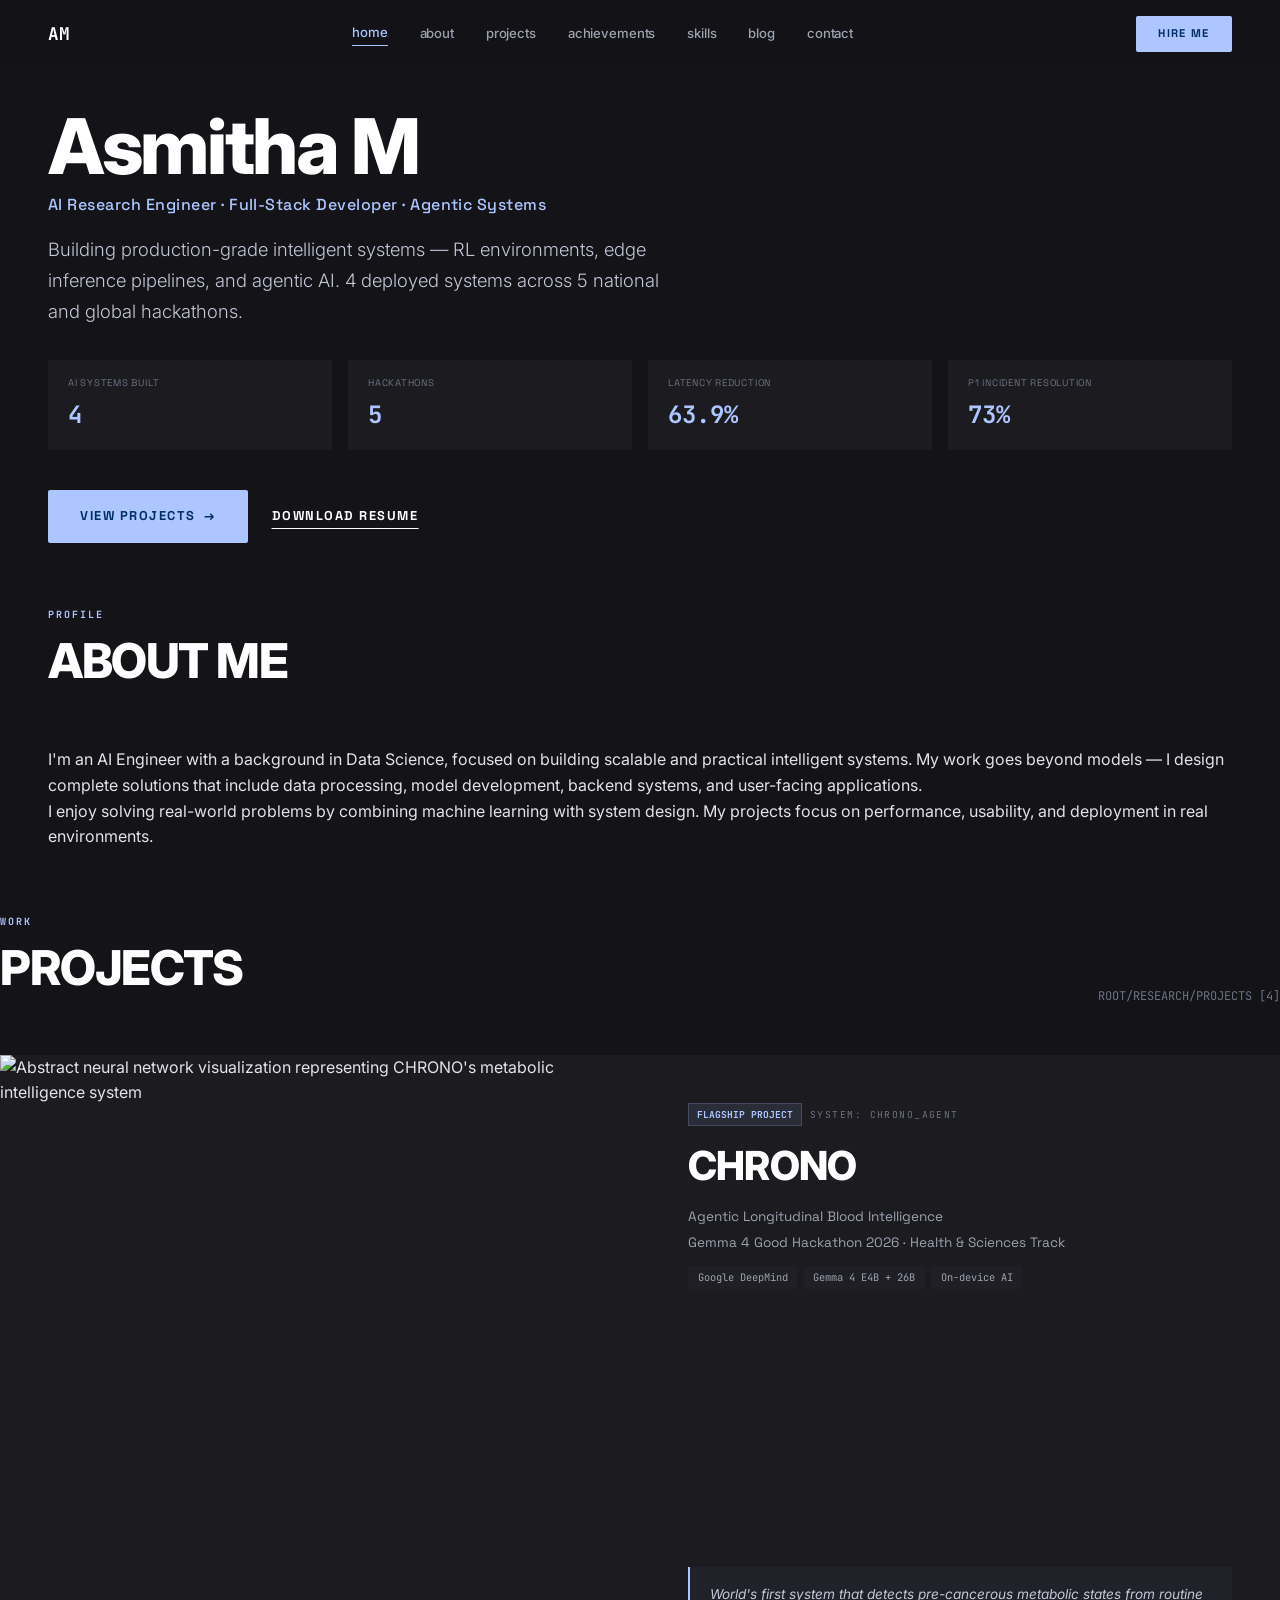
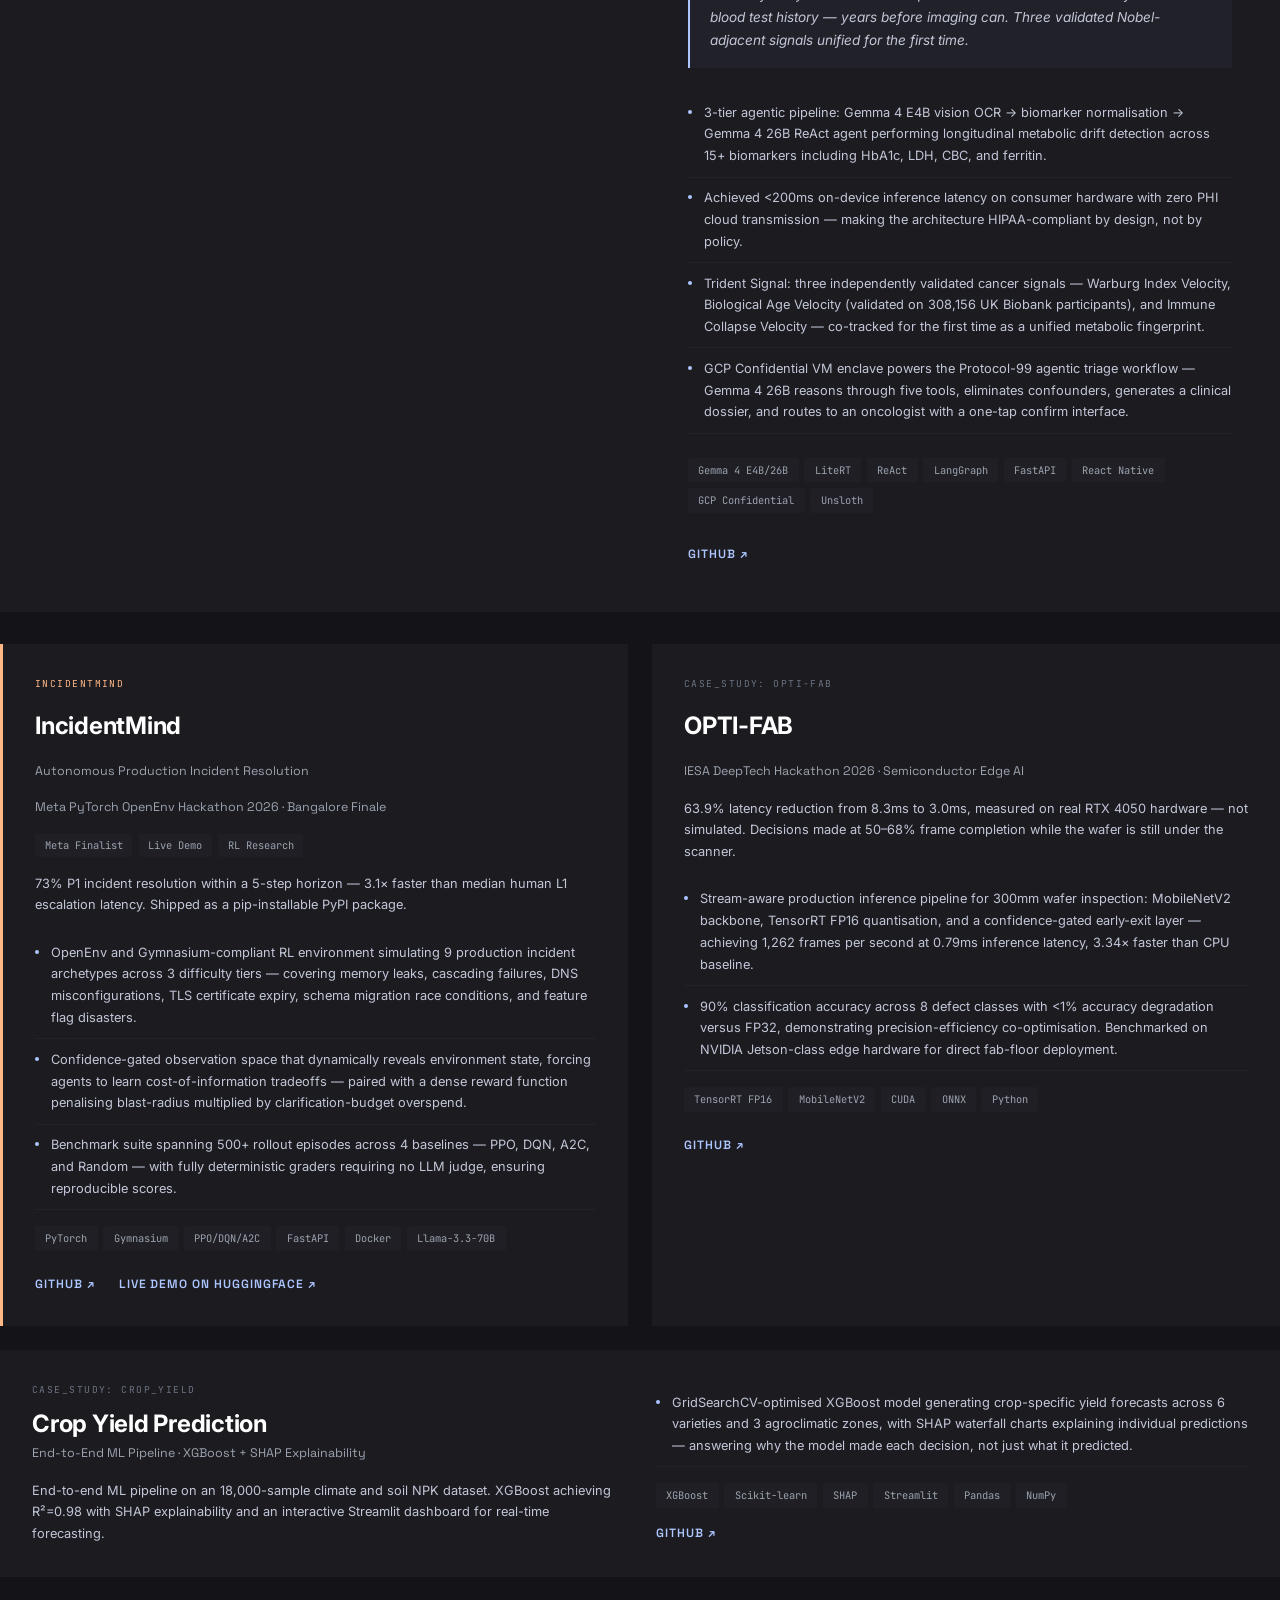
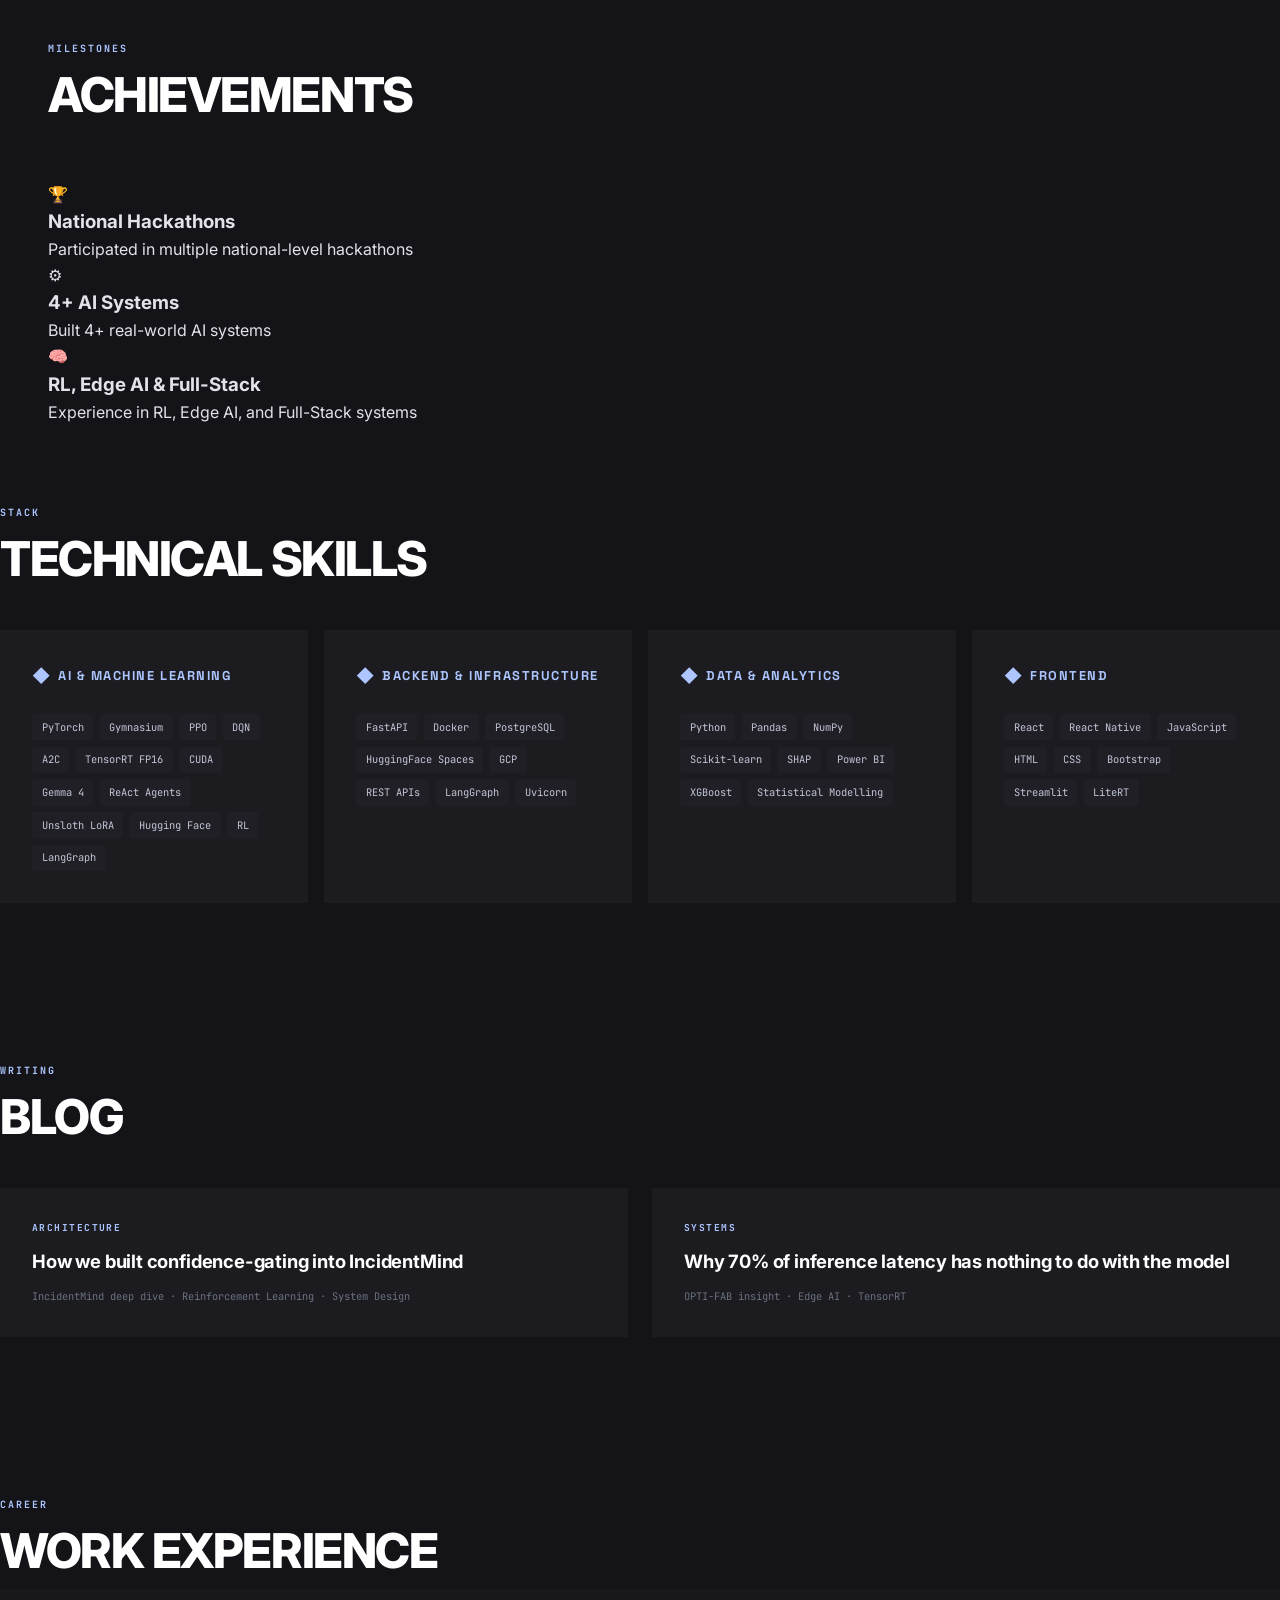
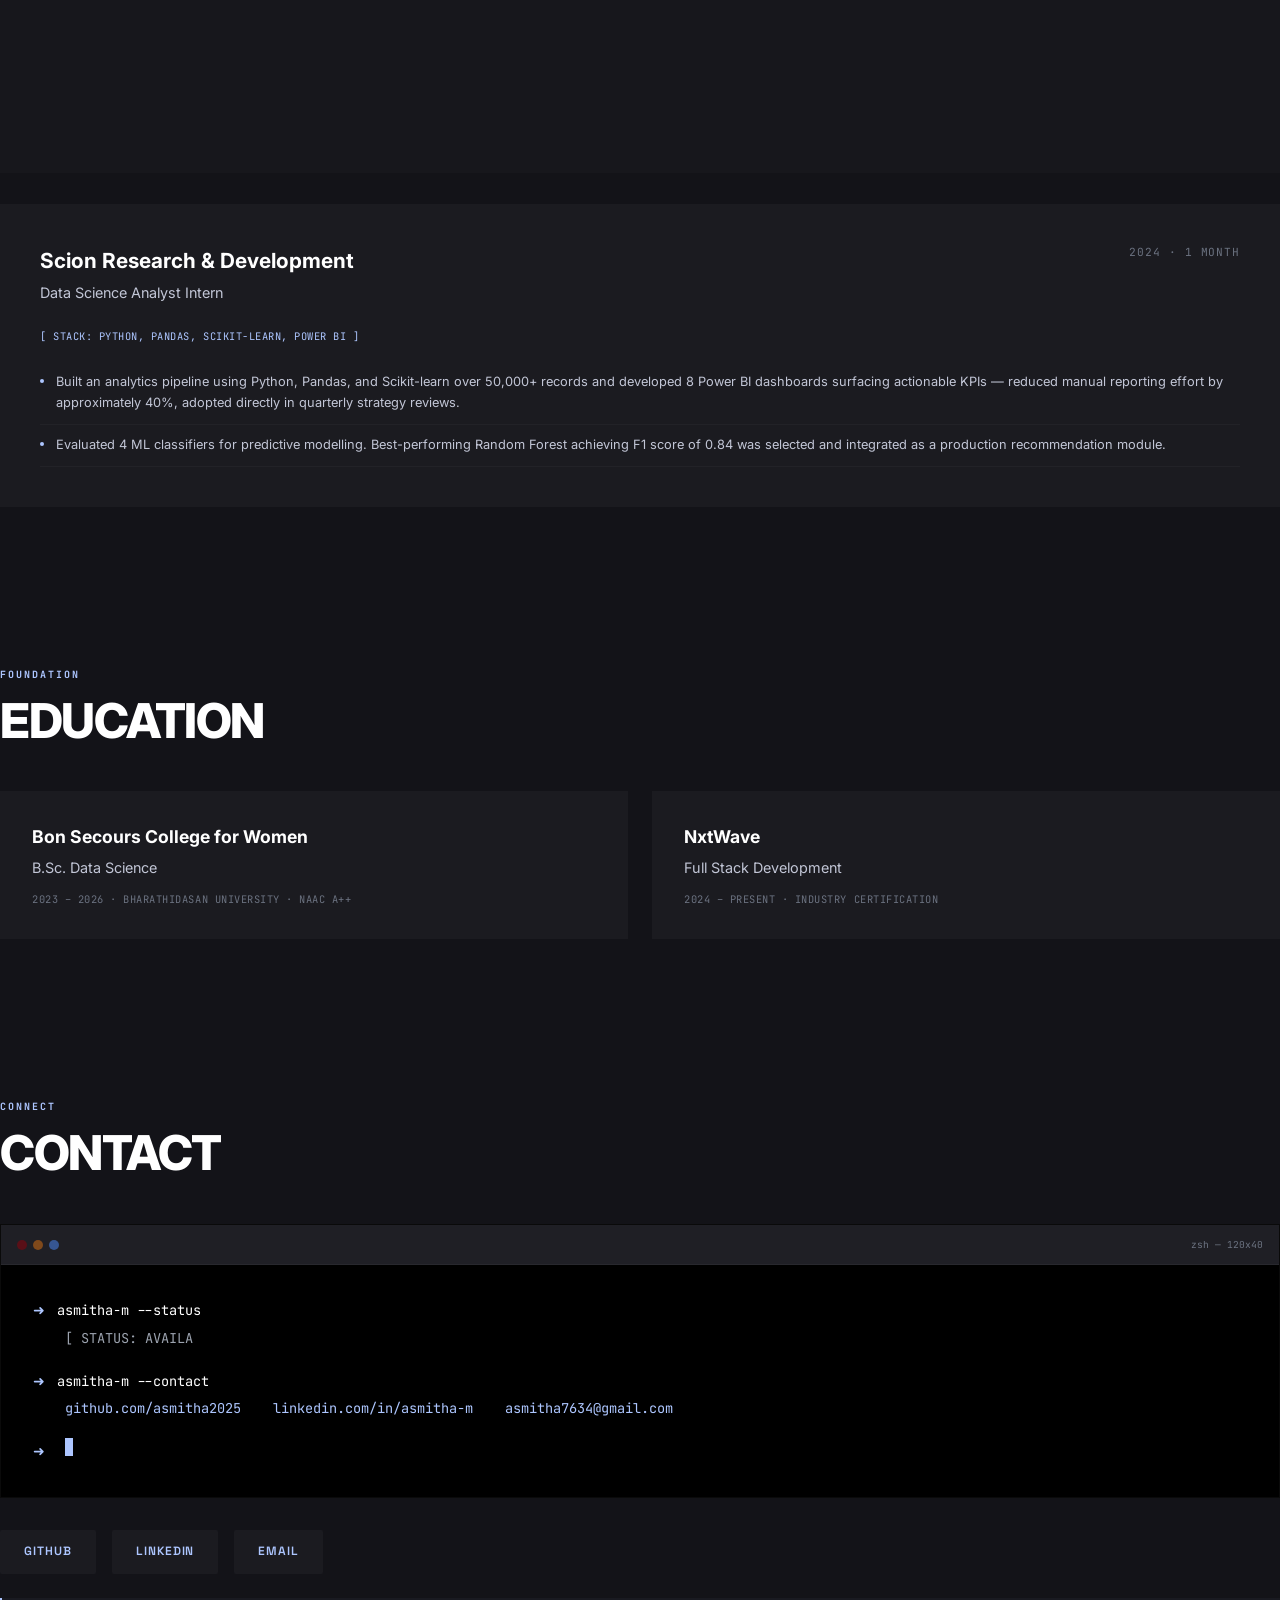
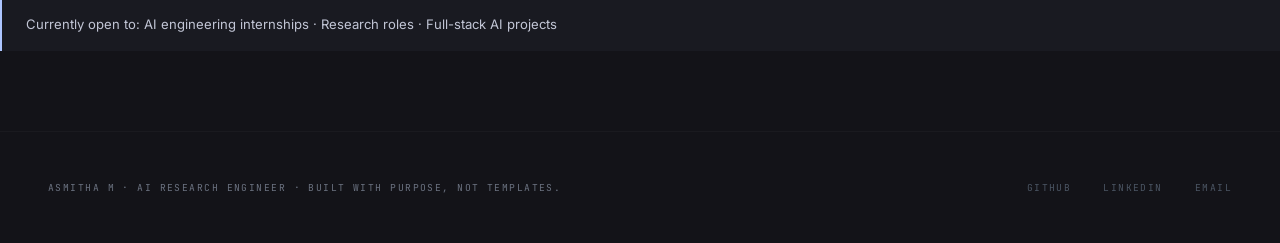
==== commit ec463a94: "revert specific achievements to generic ones" ====
--- a/index.html
+++ b/index.html
@@ -14,8 +14,9 @@
   <div class="header-logo">AM</div>
   <nav class="header-nav" id="main-nav">
     <a href="#home" class="active">home</a>
+    <a href="#about">about</a>
     <a href="#projects">projects</a>
-    <a href="#hackathons">hackathons</a>
+    <a href="#achievements">achievements</a>
     <a href="#skills">skills</a>
     <a href="#blog">blog</a>
     <a href="#contact">contact</a>
@@ -56,8 +57,22 @@
       </div>
       <div class="hero-actions">
         <a href="#projects" class="btn-primary">View Projects <span class="arrow">→</span></a>
-        <a href="Asmitha.pdf" download class="btn-secondary">Download Resume</a>
-      </div>
+        <a href="asmitha1.pdf" download class="btn-secondary">Download Resume</a>
+      </div>
+  </div>
+</section>
+
+<!-- ═══════════ ABOUT ME ═══════════ -->
+<section class="about container" id="about">
+  <div class="section-header">
+    <div>
+      <div class="section-label">PROFILE</div>
+      <h2 class="section-title">About Me</h2>
+    </div>
+  </div>
+  <div class="about-content fade-in">
+    <p>I'm an AI Engineer with a background in Data Science, focused on building scalable and practical intelligent systems. My work goes beyond models — I design complete solutions that include data processing, model development, backend systems, and user-facing applications.</p>
+    <p>I enjoy solving real-world problems by combining machine learning with system design. My projects focus on performance, usability, and deployment in real environments.</p>
   </div>
 </section>
 
@@ -92,6 +107,15 @@
             <span class="project-badge-sm">On-device AI</span>
           </div>
         </div>
+
+        <div class="design-note">
+          <div class="design-note-header">
+            <span>Design Note #02</span>
+          </div>
+          <p>"The CHRONO architecture prioritizes extreme on-device efficiency. By using a 3-tier agentic pipeline, we bypass the need for PHI cloud transmission, making HIPAA compliance a technical property of the code, not just a policy."</p>
+          <div class="ref">REF_ID: CHRONO_SYSTEM_V1</div>
+        </div>
+
         <div class="project-quote">
           World's first system that detects pre-cancerous metabolic states from routine blood test history — years before imaging can. Three validated Nobel-adjacent signals unified for the first time.
         </div>
@@ -112,8 +136,7 @@
           <span class="stack-pill">Unsloth</span>
         </div>
         <div class="project-links">
-          <a href="#" class="project-link">GitHub ↗</a>
-          <a href="#" class="project-link">35-Page Technical Report ↗</a>
+          <a href="https://github.com/asmitha2025/CHRONO-V1" class="project-link" target="_blank">GitHub ↗</a>
         </div>
       </div>
     </div>
@@ -209,72 +232,29 @@
   </div>
 </section>
 
-<!-- ═══════════ HACKATHONS ═══════════ -->
-<section class="hackathons" id="hackathons">
-  <div class="container">
-    <div class="hack-grid">
-      <div class="hack-intro">
-        <div class="section-label">RECOGNITION</div>
-        <h2 class="section-title" style="line-height:1.05;">Hackathons &<br/>Competitions</h2>
-        <p>// Chronology of competitive<br/>intelligence testing.</p>
-      </div>
-      <div class="timeline">
-        <!-- Entry 1 -->
-        <div class="timeline-item featured fade-in">
-          <div class="timeline-dot"></div>
-          <div class="timeline-row">
-            <div>
-              <div class="section-label" style="font-size:0.6rem;">2026</div>
-              <div class="timeline-name">Meta PyTorch OpenEnv 2026</div>
-            </div>
-          </div>
-          <p class="timeline-desc">Bangalore Finale, April 25–26 · Built IncidentMind — an ambiguity-aware RL environment for autonomous production incident resolution · Recognised as top cohort in applied reinforcement learning nationally</p>
-        </div>
-        <!-- Entry 2 -->
-        <div class="timeline-item fade-in">
-          <div class="timeline-dot"></div>
-          <div class="timeline-row">
-            <div>
-              <div class="section-label" style="font-size:0.6rem; color:var(--neutral-500);">2026</div>
-              <div class="timeline-name">Google DeepMind · Gemma 4 Good Hackathon 2026</div>
-            </div>
-          </div>
-          <p class="timeline-desc">Health & Sciences Track · Built CHRONO — the world's first agentic metabolic cancer fingerprint engine, running Gemma 4 E4B and 26B entirely on-device for private longitudinal health intelligence</p>
-        </div>
-        <!-- Entry 3 -->
-        <div class="timeline-item fade-in">
-          <div class="timeline-dot"></div>
-          <div class="timeline-row">
-            <div>
-              <div class="section-label" style="font-size:0.6rem; color:var(--neutral-500);">2026</div>
-              <div class="timeline-name">Microsoft Imagine Cup 2026</div>
-            </div>
-          </div>
-          <p class="timeline-desc">Global student technology competition · AI innovation track · One of the most recognised student engineering competitions worldwide</p>
-        </div>
-        <!-- Entry 4 -->
-        <div class="timeline-item fade-in">
-          <div class="timeline-dot"></div>
-          <div class="timeline-row">
-            <div>
-              <div class="section-label" style="font-size:0.6rem; color:var(--neutral-500);">2026</div>
-              <div class="timeline-name">IESA DeepTech Hackathon 2026</div>
-            </div>
-          </div>
-          <p class="timeline-desc">Semiconductor and deep tech track · Built OPTI-FAB — a stream-aware edge inference pipeline for real-time wafer defect detection · Directly validated by industry professionals in the semiconductor sector</p>
-        </div>
-        <!-- Entry 5 -->
-        <div class="timeline-item fade-in">
-          <div class="timeline-dot"></div>
-          <div class="timeline-row">
-            <div>
-              <div class="section-label" style="font-size:0.6rem; color:var(--neutral-500);">2026</div>
-              <div class="timeline-name">UIDAI Data Hackathon 2026</div>
-            </div>
-          </div>
-          <p class="timeline-desc">National government-backed data challenge · Built a predictive analytics pipeline on government administrative data</p>
-        </div>
-      </div>
+<!-- ═══════════ ACHIEVEMENTS ═══════════ -->
+<section class="achievements container" id="achievements">
+  <div class="section-header">
+    <div>
+      <div class="section-label">MILESTONES</div>
+      <h2 class="section-title">Achievements</h2>
+    </div>
+  </div>
+  <div class="achievements-grid stagger">
+    <div class="achievement-card fade-in">
+      <div class="achievement-icon">🏆</div>
+      <h3>National Hackathons</h3>
+      <p>Participated in multiple national-level hackathons</p>
+    </div>
+    <div class="achievement-card fade-in">
+      <div class="achievement-icon">⚙️</div>
+      <h3>4+ AI Systems</h3>
+      <p>Built 4+ real-world AI systems</p>
+    </div>
+    <div class="achievement-card fade-in">
+      <div class="achievement-icon">🧠</div>
+      <h3>RL, Edge AI & Full-Stack</h3>
+      <p>Experience in RL, Edge AI, and Full-Stack systems</p>
     </div>
   </div>
 </section>
@@ -345,6 +325,13 @@
 <section class="experience container" id="experience">
   <div class="section-label">CAREER</div>
   <h2 class="section-title">Work Experience</h2>
+  <div class="design-note">
+    <div class="design-note-header">
+      <span>Design Note #03</span>
+    </div>
+    <p>"Experience is presented as a high-density technical ledger. We avoid narrative-heavy descriptions in favor of Monospace metadata blocks and bulleted impact metrics, echoing the aesthetics of a system log."</p>
+    <div class="ref">REF_ID: LEDGER_PHILOSOPHY_01</div>
+  </div>
   <div class="exp-card fade-in">
     <div class="exp-header">
       <div>
@@ -352,6 +339,9 @@
         <div class="exp-role">Data Science Analyst Intern</div>
       </div>
       <div class="exp-duration">2024 · 1 month</div>
+    </div>
+    <div class="font-mono" style="font-size:0.65rem; color:var(--primary); margin-bottom:1rem; text-transform:uppercase; letter-spacing:0.05em;">
+      [ STACK: Python, Pandas, Scikit-learn, Power BI ]
     </div>
     <ul class="project-bullets">
       <li>Built an analytics pipeline using Python, Pandas, and Scikit-learn over 50,000+ records and developed 8 Power BI dashboards surfacing actionable KPIs — reduced manual reporting effort by approximately 40%, adopted directly in quarterly strategy reviews.</li>
@@ -393,7 +383,7 @@
     </div>
     <div class="terminal-body">
       <div class="terminal-prompt"><span class="arrow">➜</span><span class="cmd">asmitha-m --status</span></div>
-      <div class="terminal-output">
+      <div class="terminal-output" id="terminal-output">
         [ STATUS: AVAILABLE_FOR_HIRE ]<br/>
         [ EMAIL: asmitha7634@gmail.com ]<br/>
         [ INTERESTS: Agentic LLMs, Medical Signal AI, Low-Latency Ops ]
@@ -457,6 +447,45 @@
 navLinks.forEach(a => a.addEventListener('click', () => {
   document.getElementById('main-nav').classList.remove('open');
 }));
+
+// Terminal Typing Effect
+const terminalLines = [
+  '[ STATUS: AVAILABLE_FOR_HIRE ]',
+  '[ EMAIL: asmitha7634@gmail.com ]',
+  '[ INTERESTS: Agentic LLMs, Medical Signal AI, Low-Latency Ops ]'
+];
+const terminalOutput = document.getElementById('terminal-output');
+if (terminalOutput) {
+  terminalOutput.innerHTML = '';
+  let lineIdx = 0;
+  function typeLine() {
+    if (lineIdx < terminalLines.length) {
+      let charIdx = 0;
+      let lineElem = document.createElement('div');
+      terminalOutput.appendChild(lineElem);
+      function typeChar() {
+        if (charIdx < terminalLines[lineIdx].length) {
+          lineElem.textContent += terminalLines[lineIdx][charIdx];
+          charIdx++;
+          setTimeout(typeChar, 30);
+        } else {
+          lineIdx++;
+          setTimeout(typeLine, 500);
+        }
+      }
+      typeChar();
+    }
+  }
+  
+  // Start typing when section is visible
+  const terminalObserver = new IntersectionObserver((entries) => {
+    if (entries[0].isIntersecting) {
+      typeLine();
+      terminalObserver.unobserve(entries[0].target);
+    }
+  }, { threshold: 0.5 });
+  terminalObserver.observe(terminalOutput);
+}
 </script>
 </body>
 </html>
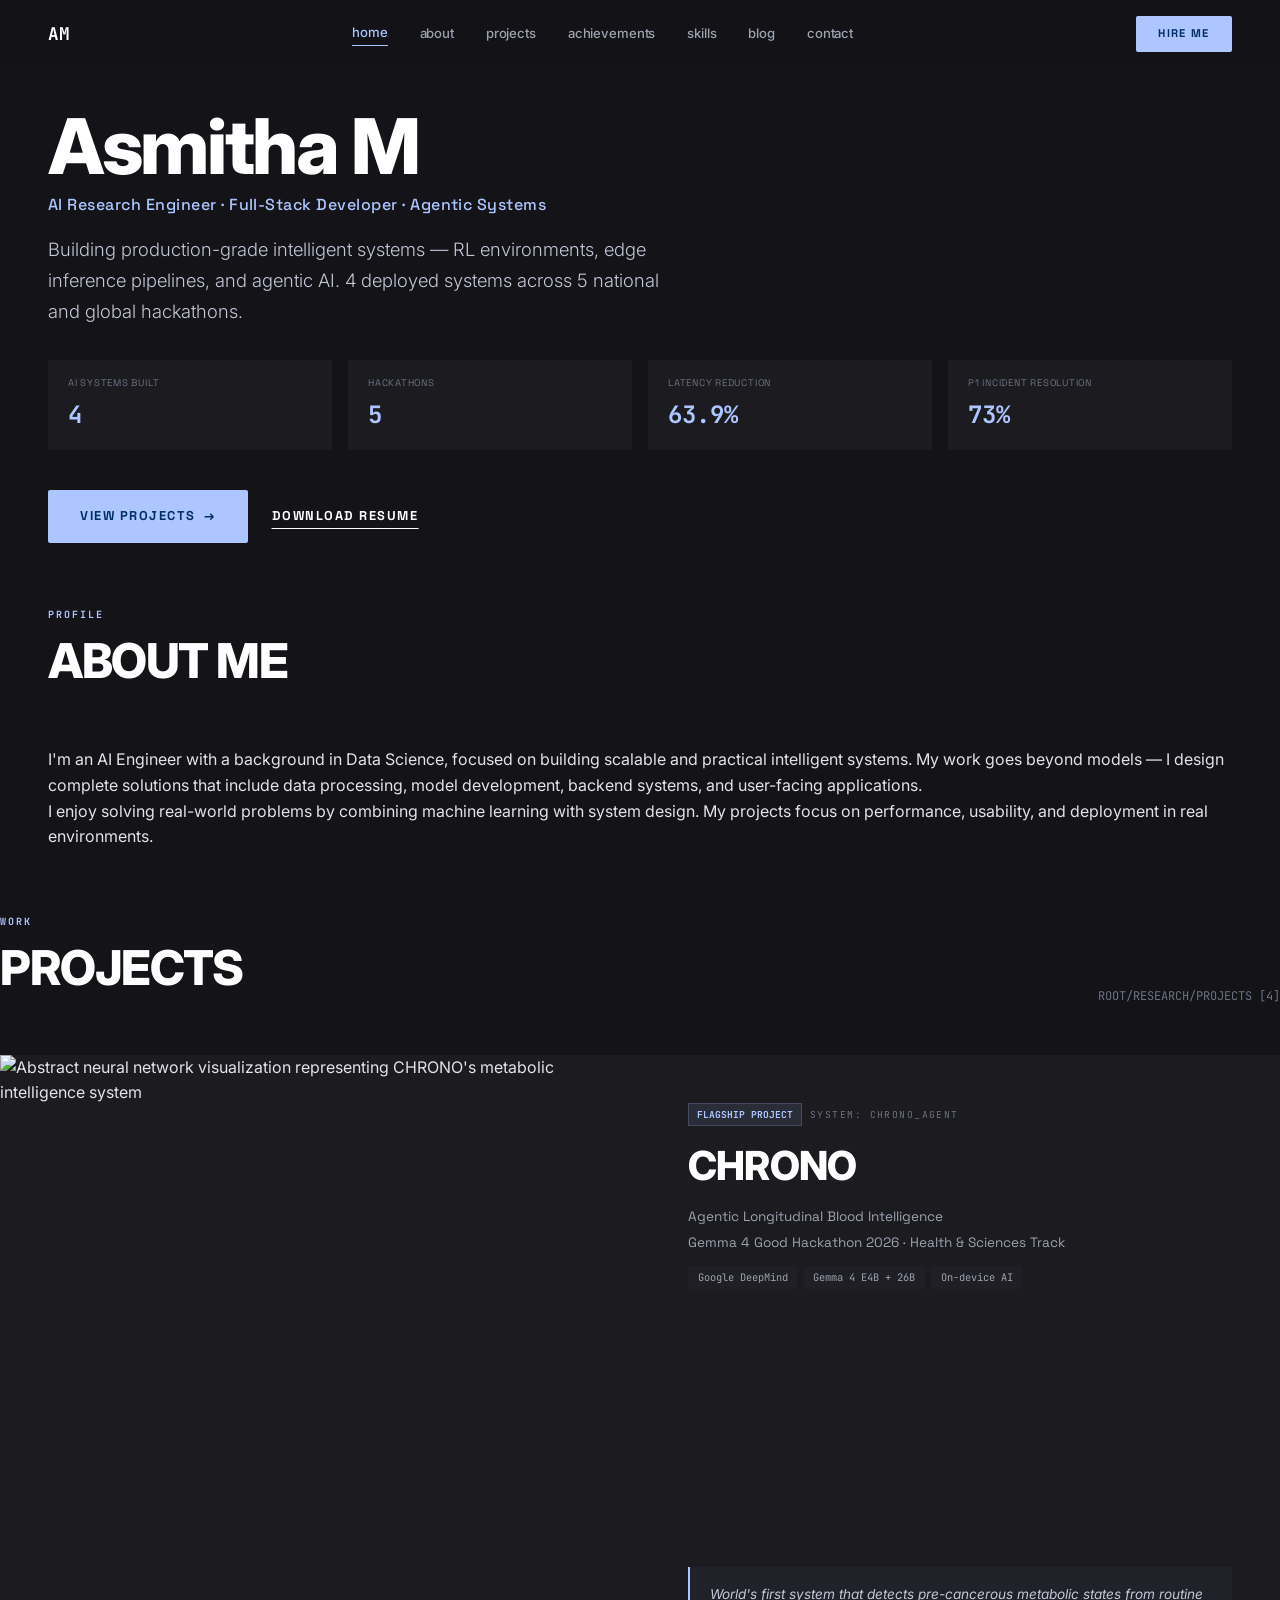
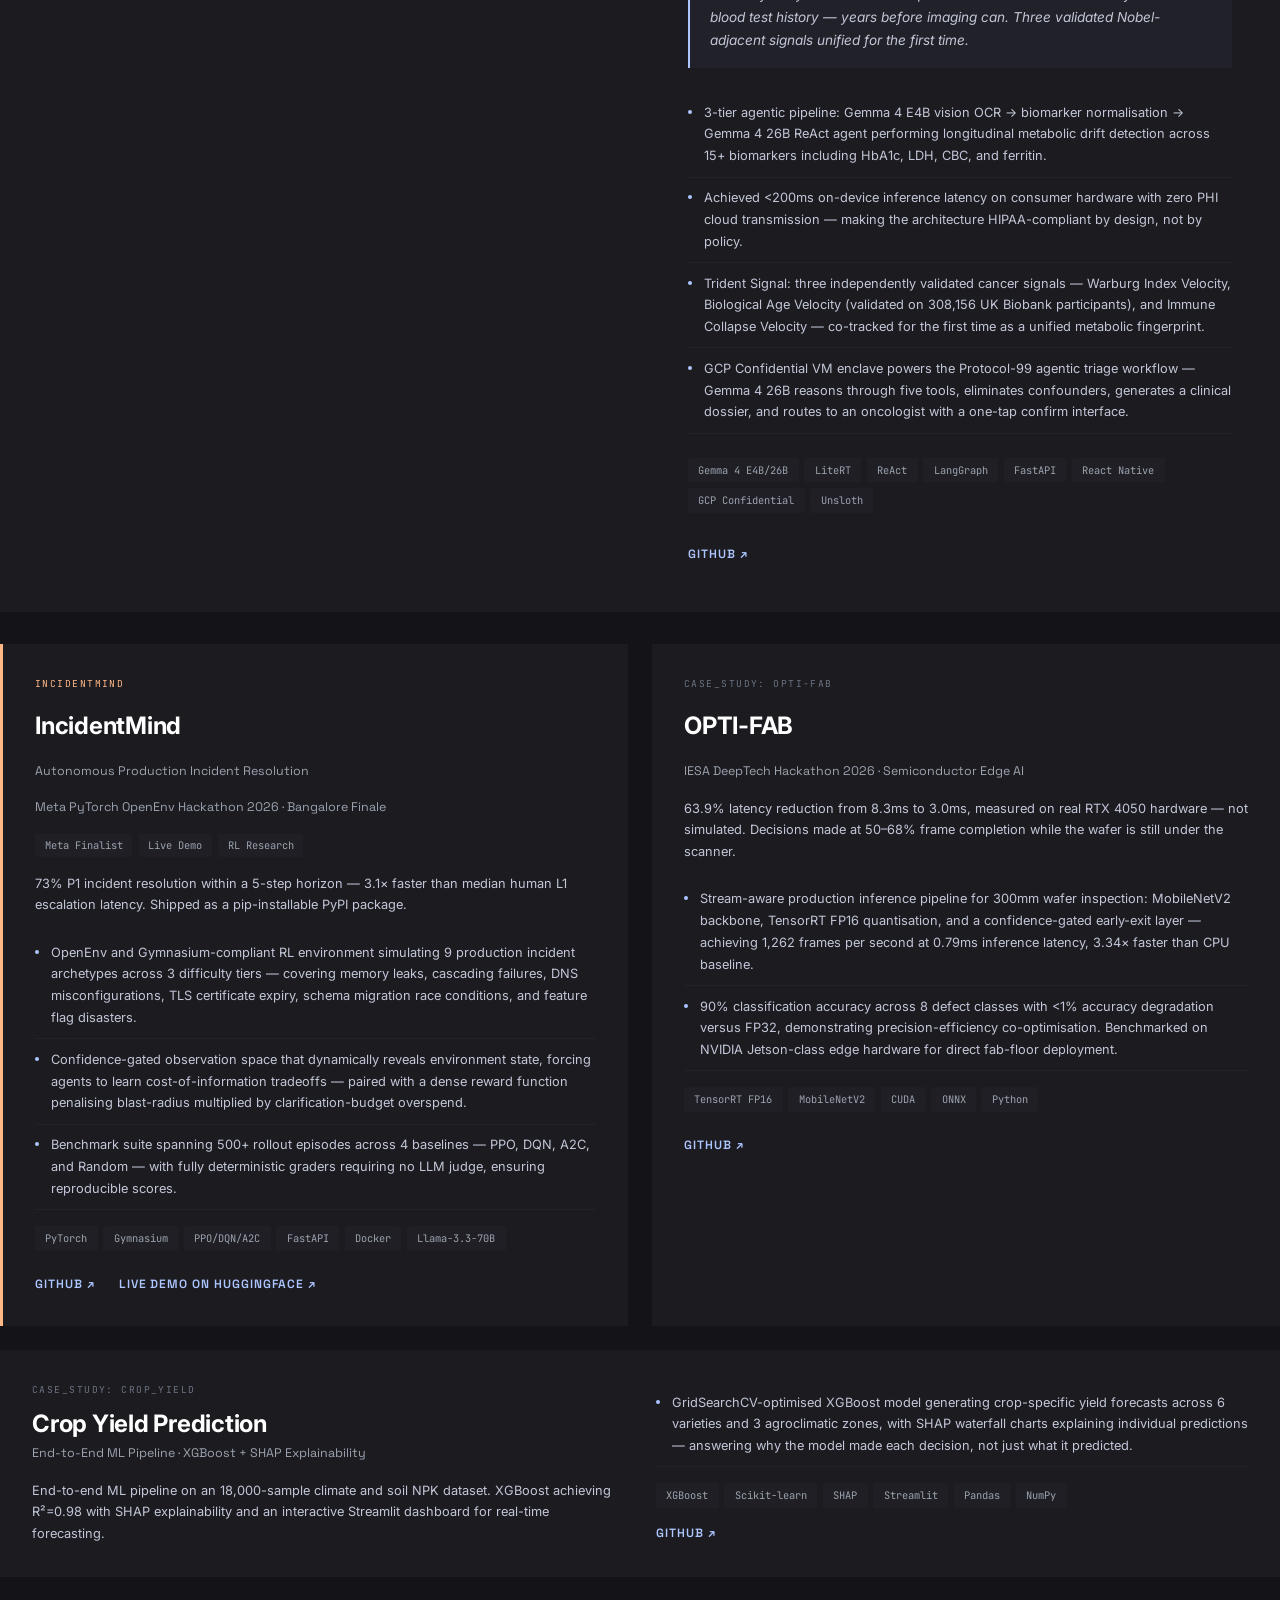
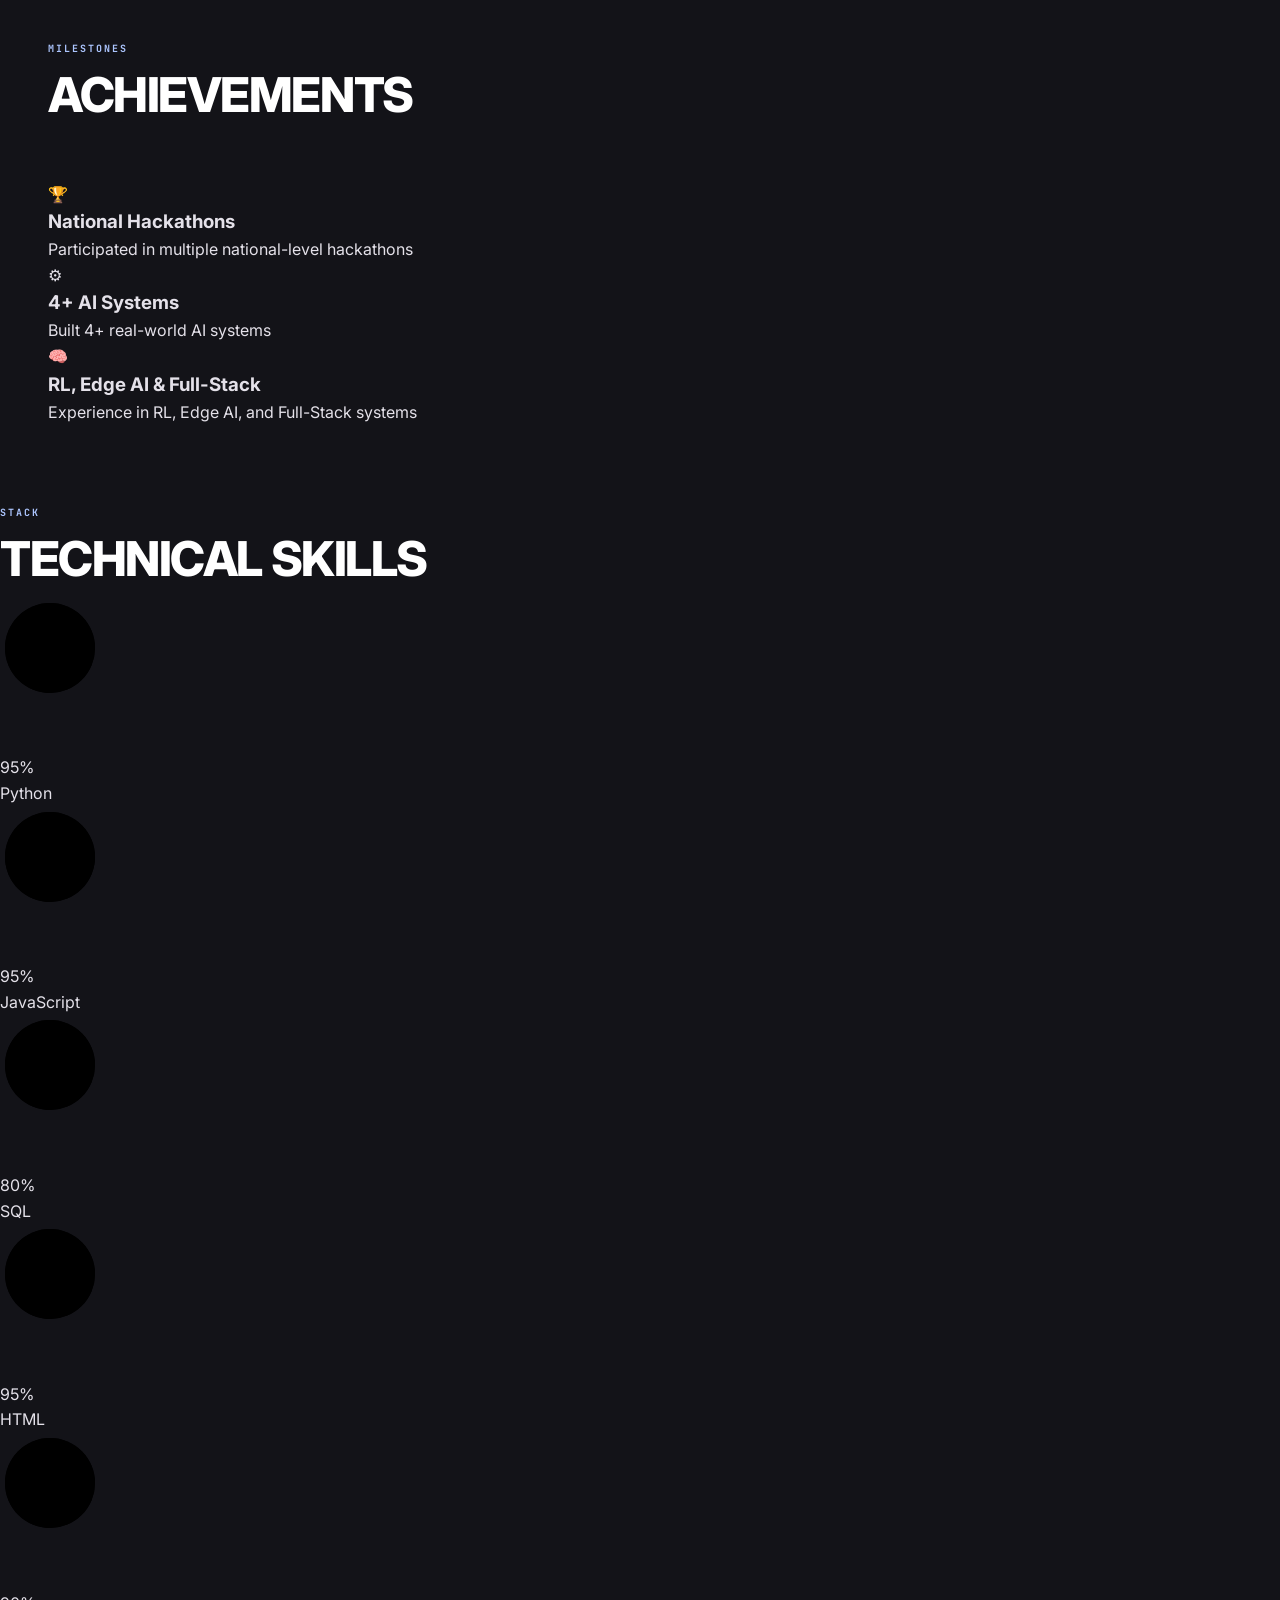
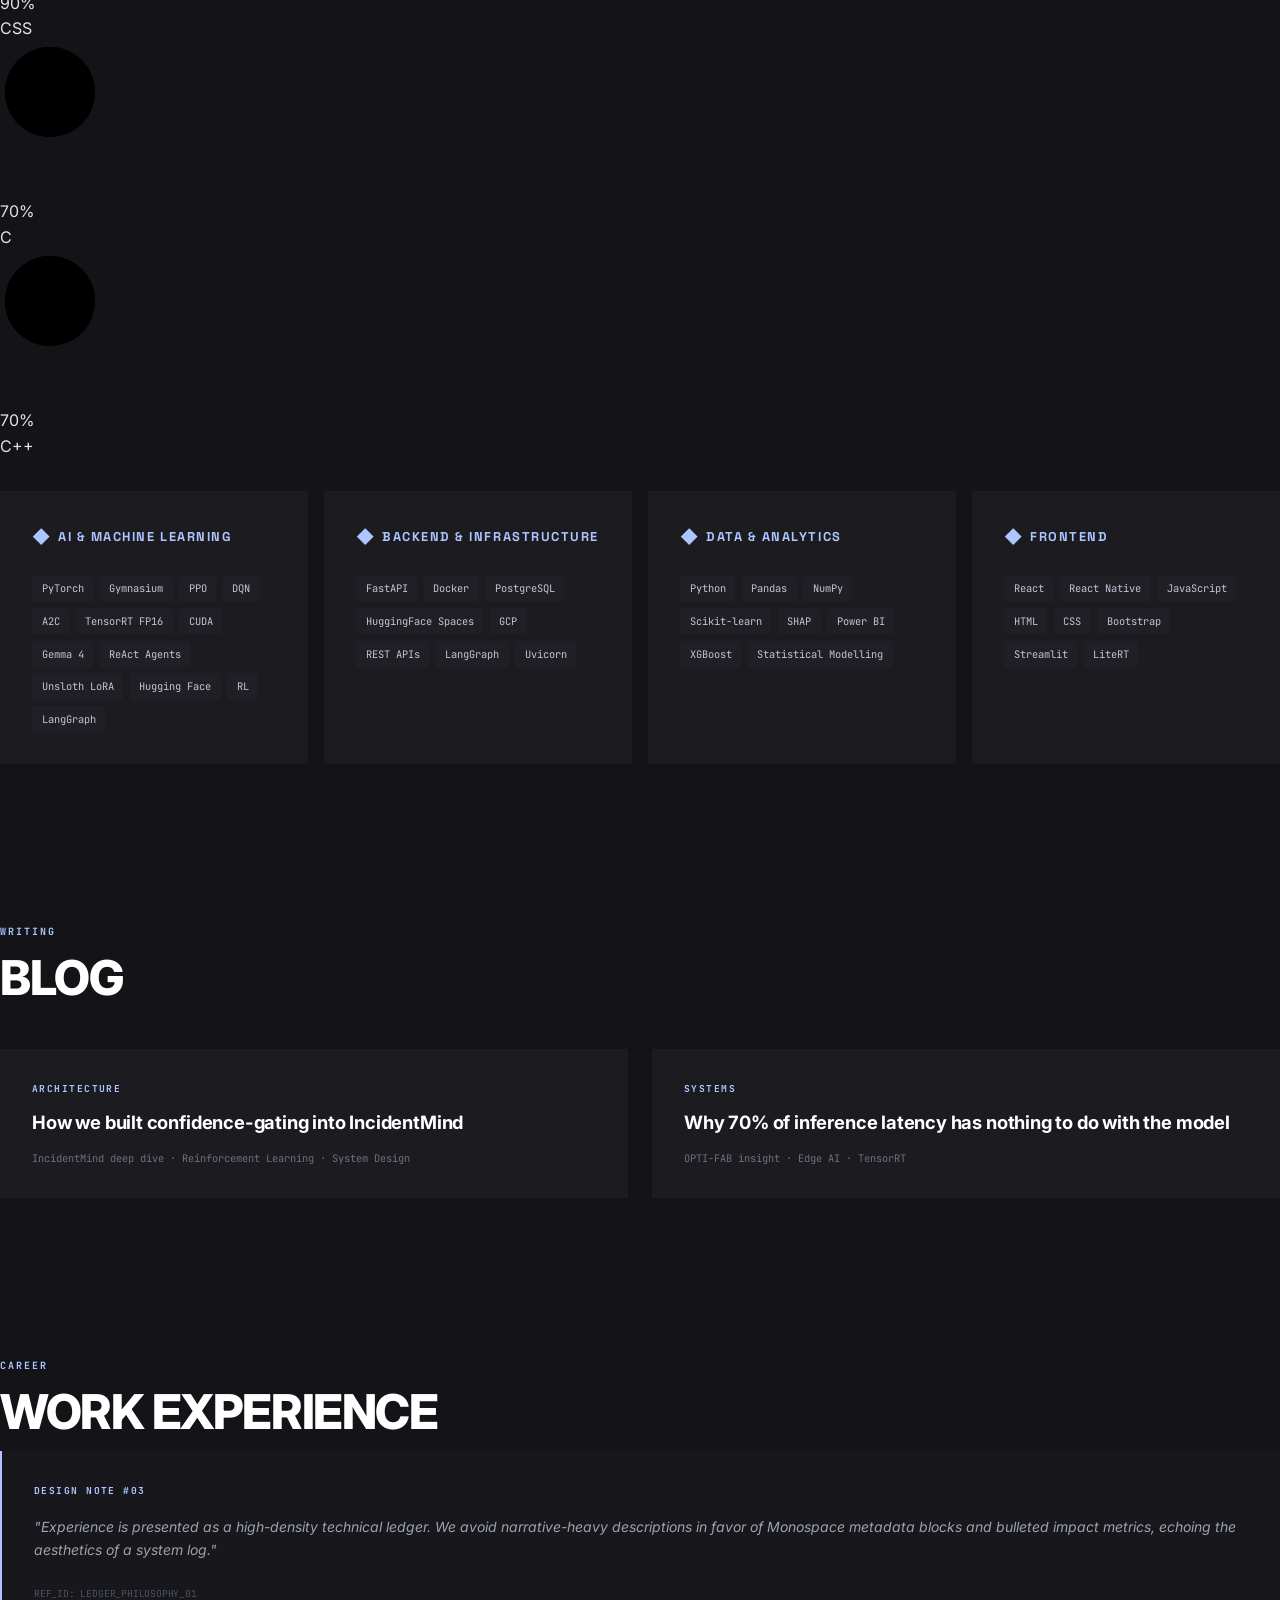
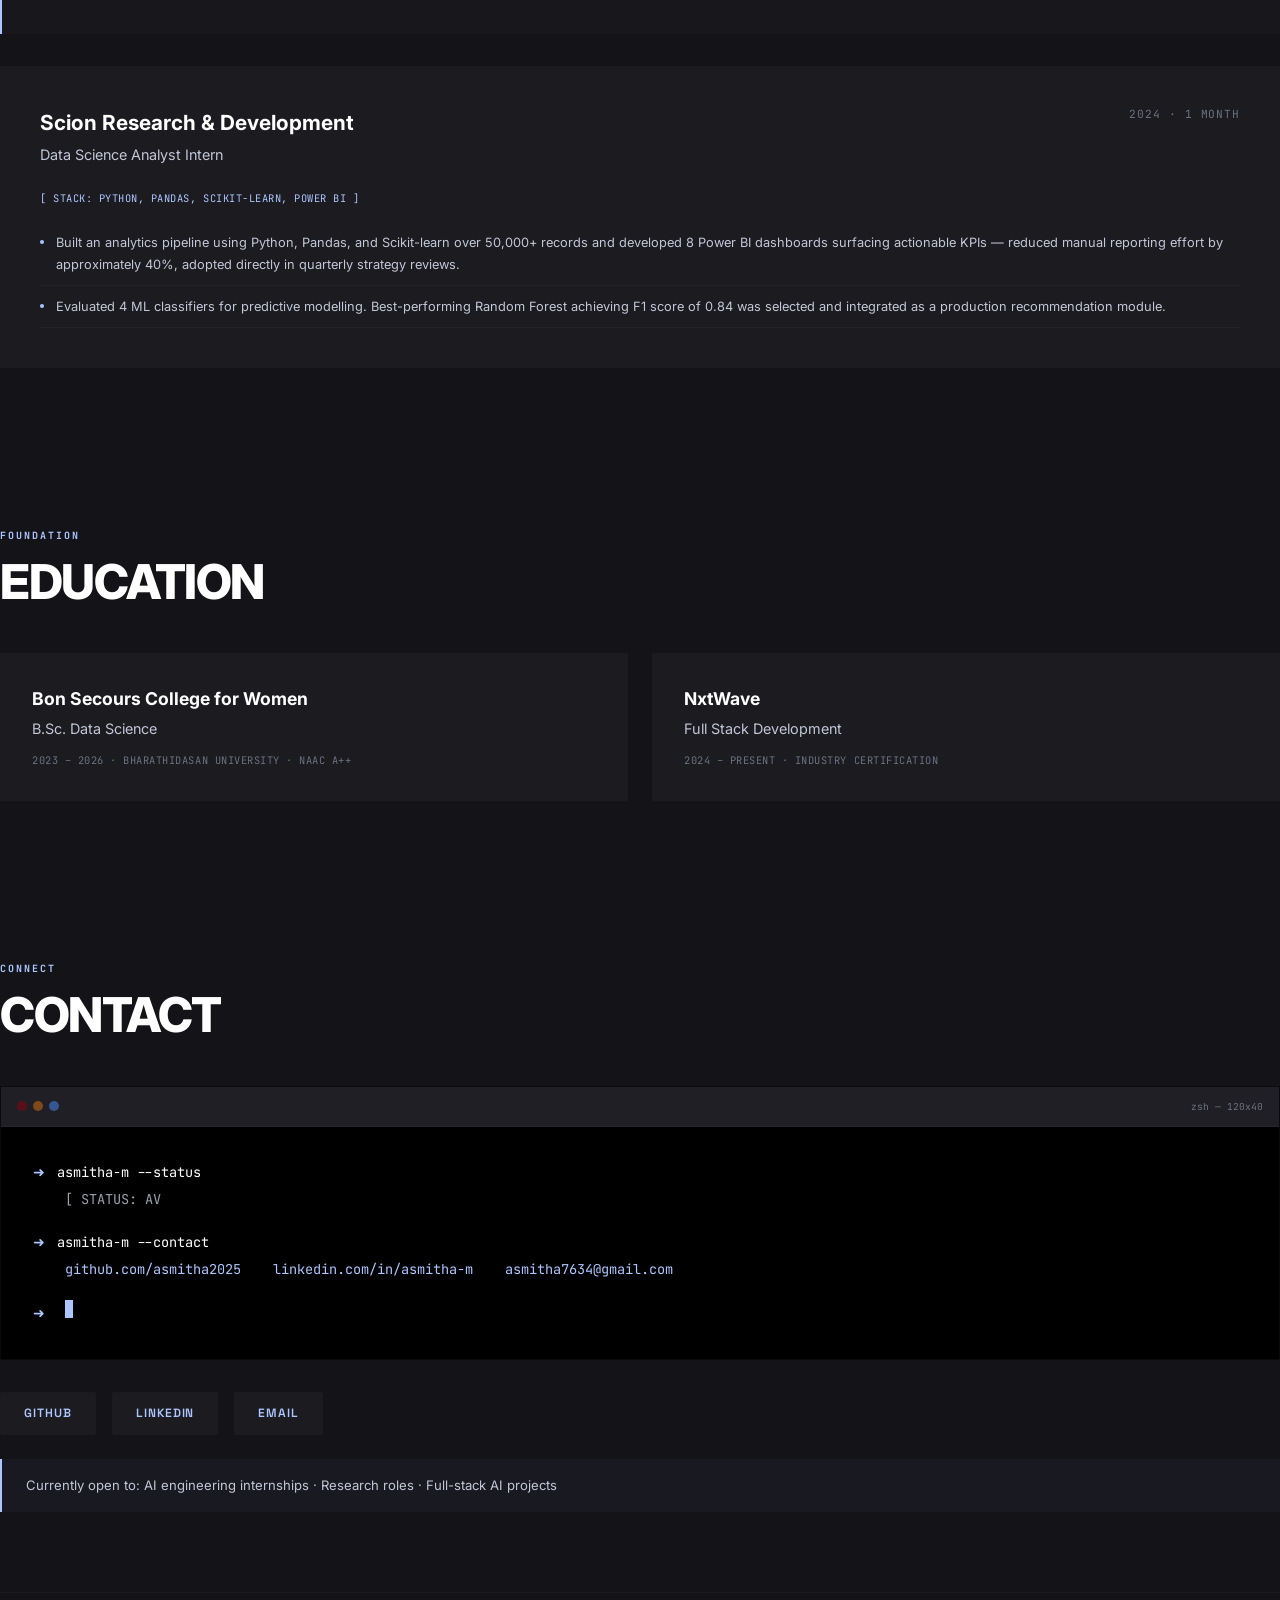
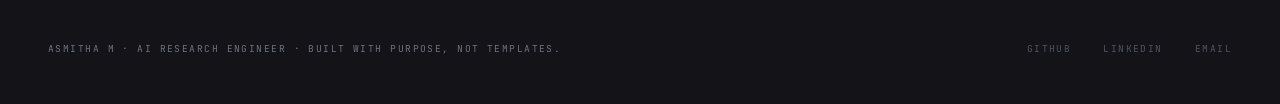
==== commit 43e9de45: "Update interests" ====
--- a/index.html
+++ b/index.html
@@ -263,6 +263,81 @@
 <section class="skills container" id="skills">
   <div class="section-label">STACK</div>
   <h2 class="section-title">Technical Skills</h2>
+
+  <!-- ── Programming Languages (Circular) ── -->
+  <div class="circular-skills stagger">
+    <div class="circular-skill">
+      <div class="progress-ring">
+        <svg>
+          <circle class="progress-ring-circle-bg" cx="50" cy="50" r="45"></circle>
+          <circle class="progress-ring-circle" cx="50" cy="50" r="45" stroke-dasharray="283" stroke-dashoffset="283" data-percent="95"></circle>
+        </svg>
+        <div class="progress-value">95%</div>
+      </div>
+      <span class="skill-name">Python</span>
+    </div>
+    <div class="circular-skill">
+      <div class="progress-ring">
+        <svg>
+          <circle class="progress-ring-circle-bg" cx="50" cy="50" r="45"></circle>
+          <circle class="progress-ring-circle" cx="50" cy="50" r="45" stroke-dasharray="283" stroke-dashoffset="283" data-percent="95"></circle>
+        </svg>
+        <div class="progress-value">95%</div>
+      </div>
+      <span class="skill-name">JavaScript</span>
+    </div>
+    <div class="circular-skill">
+      <div class="progress-ring">
+        <svg>
+          <circle class="progress-ring-circle-bg" cx="50" cy="50" r="45"></circle>
+          <circle class="progress-ring-circle" cx="50" cy="50" r="45" stroke-dasharray="283" stroke-dashoffset="283" data-percent="80"></circle>
+        </svg>
+        <div class="progress-value">80%</div>
+      </div>
+      <span class="skill-name">SQL</span>
+    </div>
+    <div class="circular-skill">
+      <div class="progress-ring">
+        <svg>
+          <circle class="progress-ring-circle-bg" cx="50" cy="50" r="45"></circle>
+          <circle class="progress-ring-circle" cx="50" cy="50" r="45" stroke-dasharray="283" stroke-dashoffset="283" data-percent="95"></circle>
+        </svg>
+        <div class="progress-value">95%</div>
+      </div>
+      <span class="skill-name">HTML</span>
+    </div>
+    <div class="circular-skill">
+      <div class="progress-ring">
+        <svg>
+          <circle class="progress-ring-circle-bg" cx="50" cy="50" r="45"></circle>
+          <circle class="progress-ring-circle" cx="50" cy="50" r="45" stroke-dasharray="283" stroke-dashoffset="283" data-percent="90"></circle>
+        </svg>
+        <div class="progress-value">90%</div>
+      </div>
+      <span class="skill-name">CSS</span>
+    </div>
+    <div class="circular-skill">
+      <div class="progress-ring">
+        <svg>
+          <circle class="progress-ring-circle-bg" cx="50" cy="50" r="45"></circle>
+          <circle class="progress-ring-circle" cx="50" cy="50" r="45" stroke-dasharray="283" stroke-dashoffset="283" data-percent="70"></circle>
+        </svg>
+        <div class="progress-value">70%</div>
+      </div>
+      <span class="skill-name">C</span>
+    </div>
+    <div class="circular-skill">
+      <div class="progress-ring">
+        <svg>
+          <circle class="progress-ring-circle-bg" cx="50" cy="50" r="45"></circle>
+          <circle class="progress-ring-circle" cx="50" cy="50" r="45" stroke-dasharray="283" stroke-dashoffset="283" data-percent="70"></circle>
+        </svg>
+        <div class="progress-value">70%</div>
+      </div>
+      <span class="skill-name">C++</span>
+    </div>
+  </div>
+
   <div class="skills-grid stagger">
     <div class="skill-group">
       <div class="skill-group-header">
@@ -386,7 +461,7 @@
       <div class="terminal-output" id="terminal-output">
         [ STATUS: AVAILABLE_FOR_HIRE ]<br/>
         [ EMAIL: asmitha7634@gmail.com ]<br/>
-        [ INTERESTS: Agentic LLMs, Medical Signal AI, Low-Latency Ops ]
+        [ INTERESTS: Data Engineer, Full Stack Developer, AI Engineer, Data Analyst ]
       </div>
       <div class="terminal-prompt" style="margin-top:1rem;"><span class="arrow">➜</span><span class="cmd">asmitha-m --contact</span></div>
       <div class="terminal-links">
@@ -452,7 +527,7 @@
 const terminalLines = [
   '[ STATUS: AVAILABLE_FOR_HIRE ]',
   '[ EMAIL: asmitha7634@gmail.com ]',
-  '[ INTERESTS: Agentic LLMs, Medical Signal AI, Low-Latency Ops ]'
+  '[ INTERESTS: Data Engineer, Full Stack Developer, AI Engineer, Data Analyst ]'
 ];
 const terminalOutput = document.getElementById('terminal-output');
 if (terminalOutput) {
@@ -486,6 +561,22 @@
   }, { threshold: 0.5 });
   terminalObserver.observe(terminalOutput);
 }
+
+// Circular Skills Animation
+const skillCircles = document.querySelectorAll('.progress-ring-circle');
+const skillObserver = new IntersectionObserver((entries) => {
+  entries.forEach(entry => {
+    if (entry.isIntersecting) {
+      const circle = entry.target;
+      const percent = circle.getAttribute('data-percent');
+      const offset = 283 - (283 * percent) / 100;
+      circle.style.strokeDashoffset = offset;
+      skillObserver.unobserve(circle);
+    }
+  });
+}, { threshold: 0.5 });
+
+skillCircles.forEach(circle => skillObserver.observe(circle));
 </script>
 </body>
 </html>
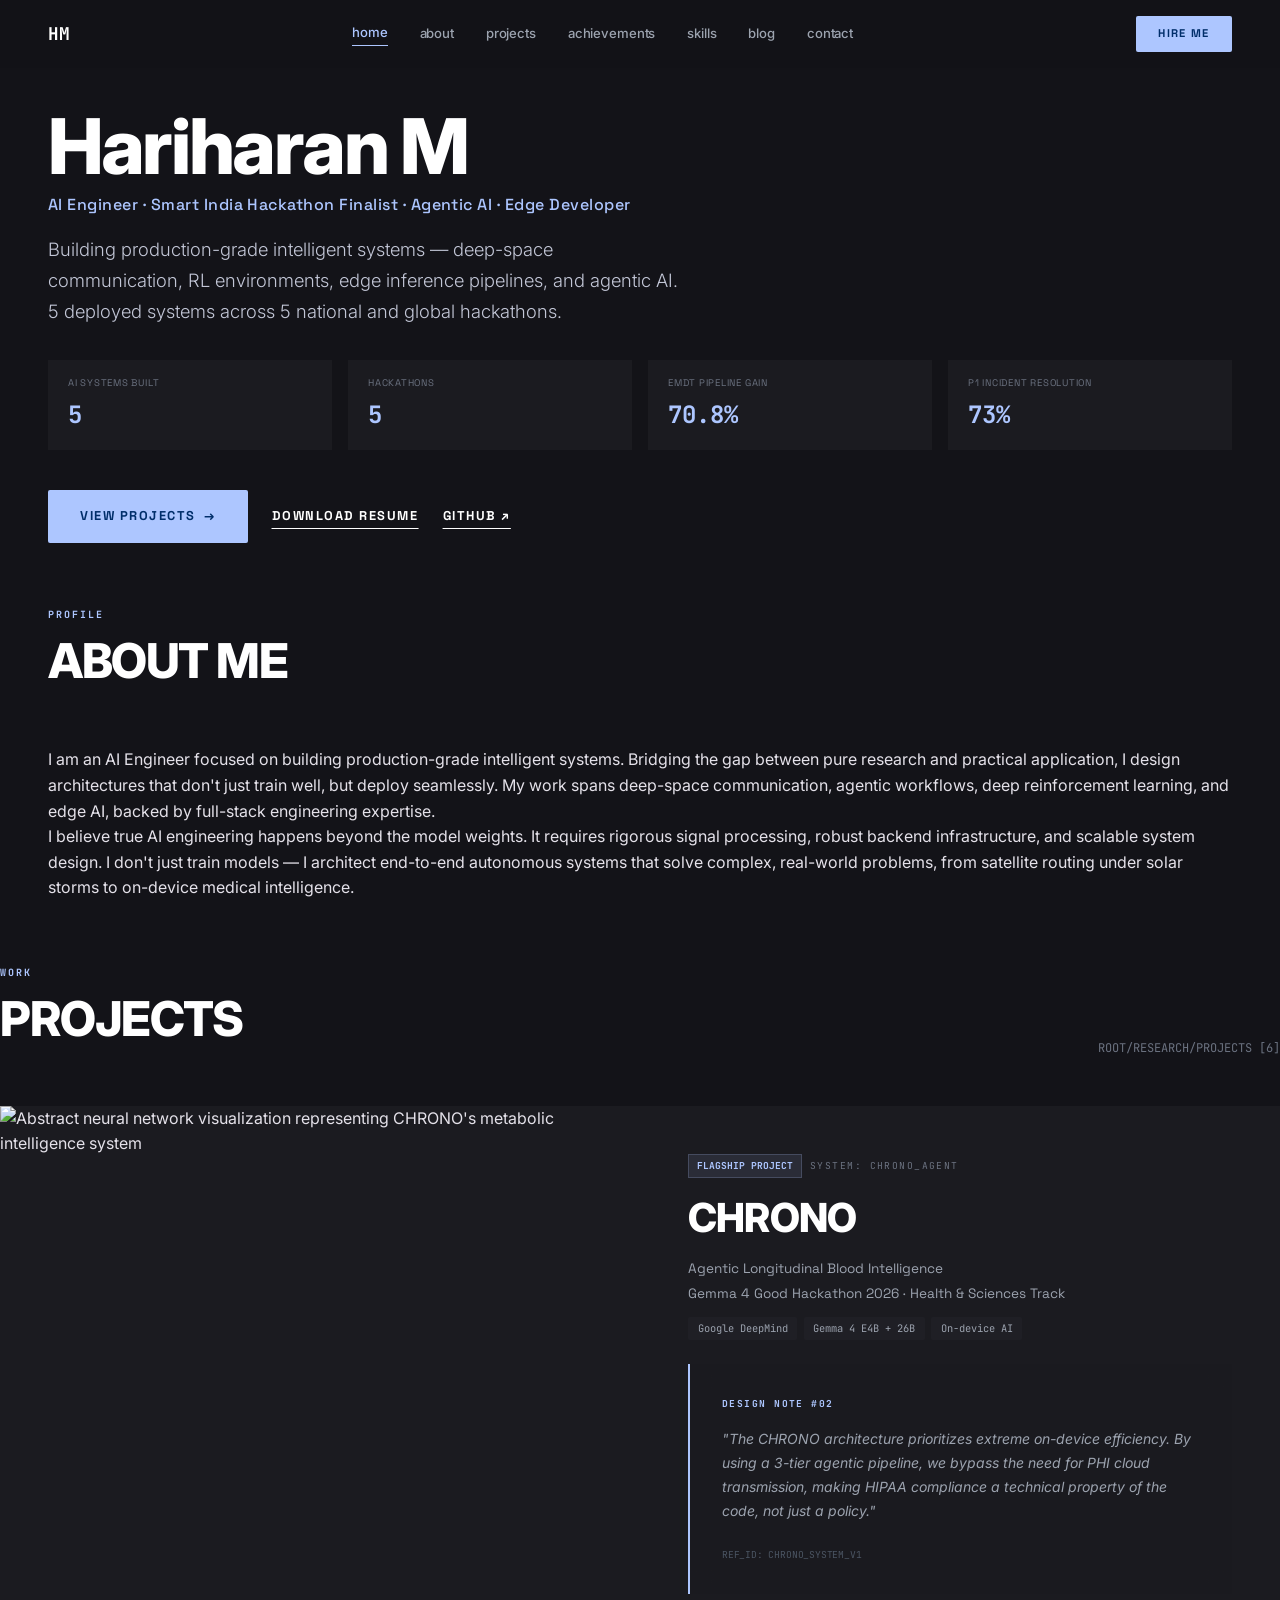
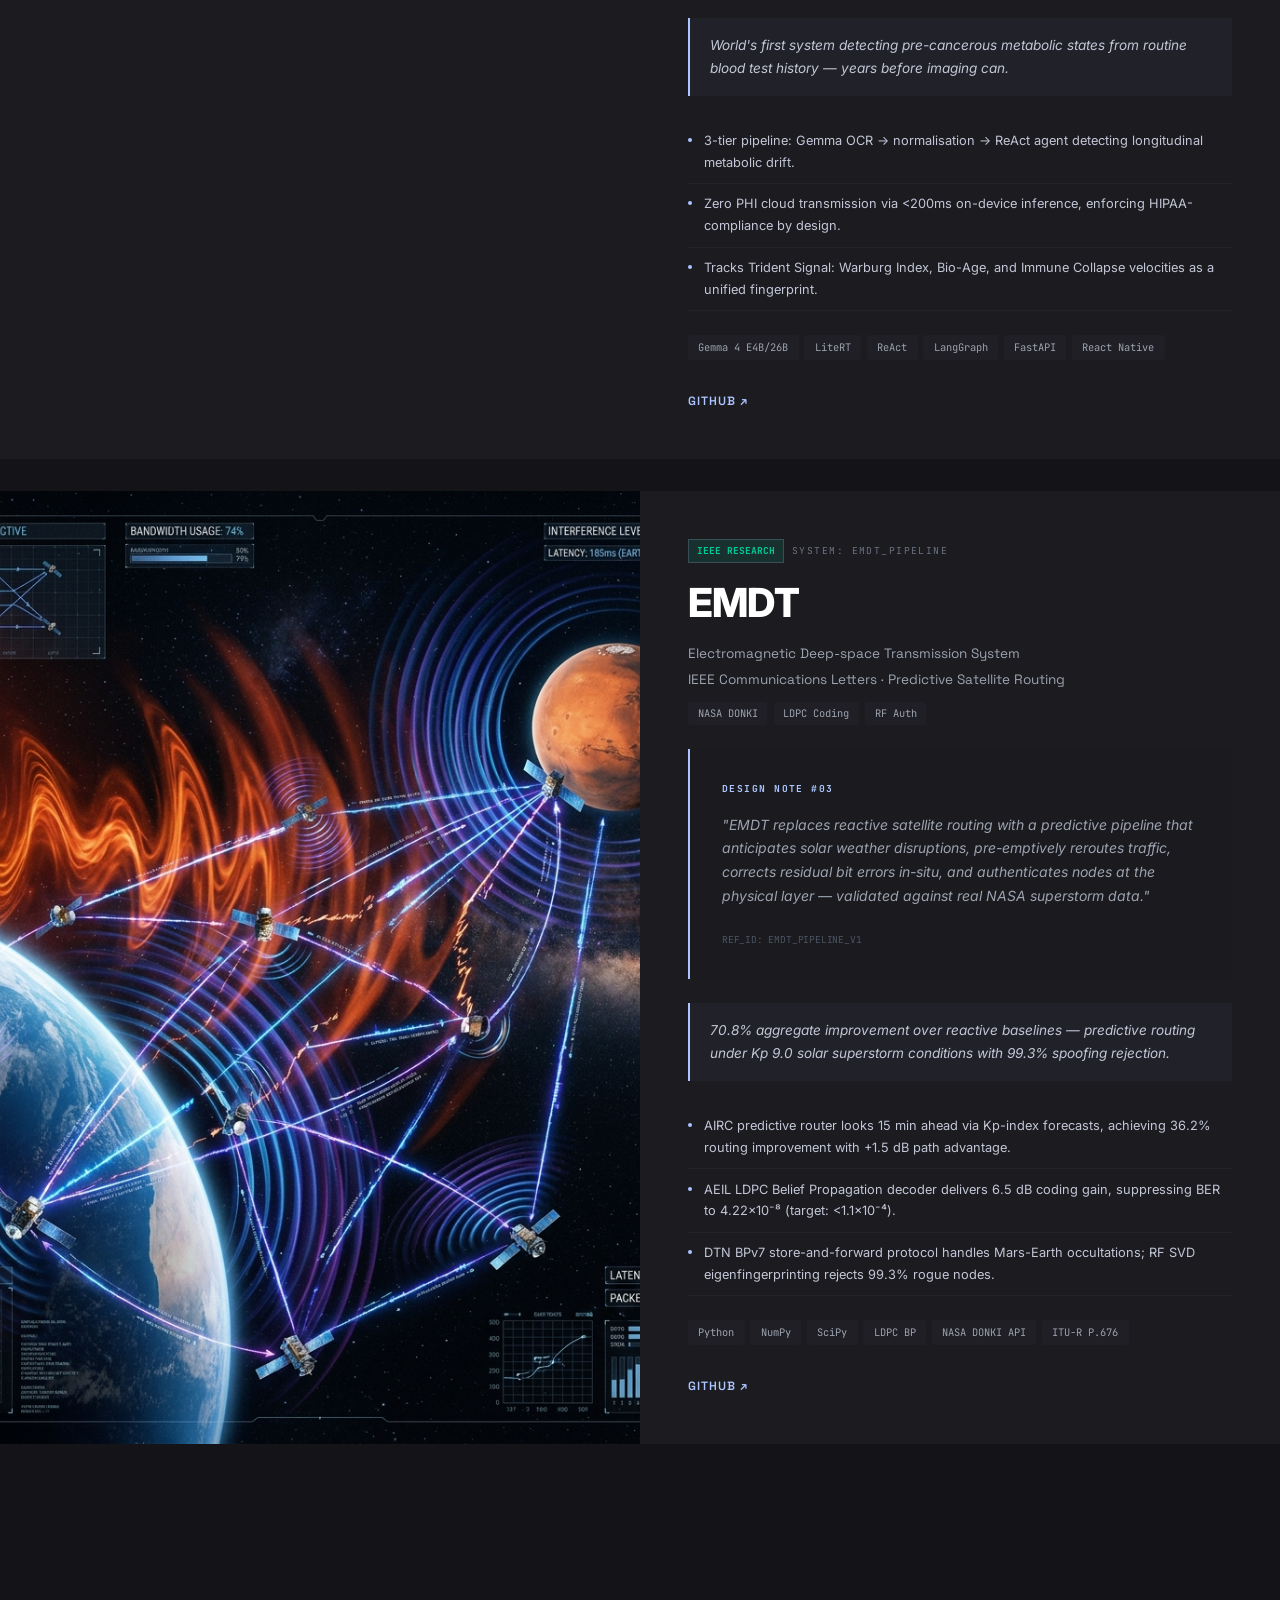
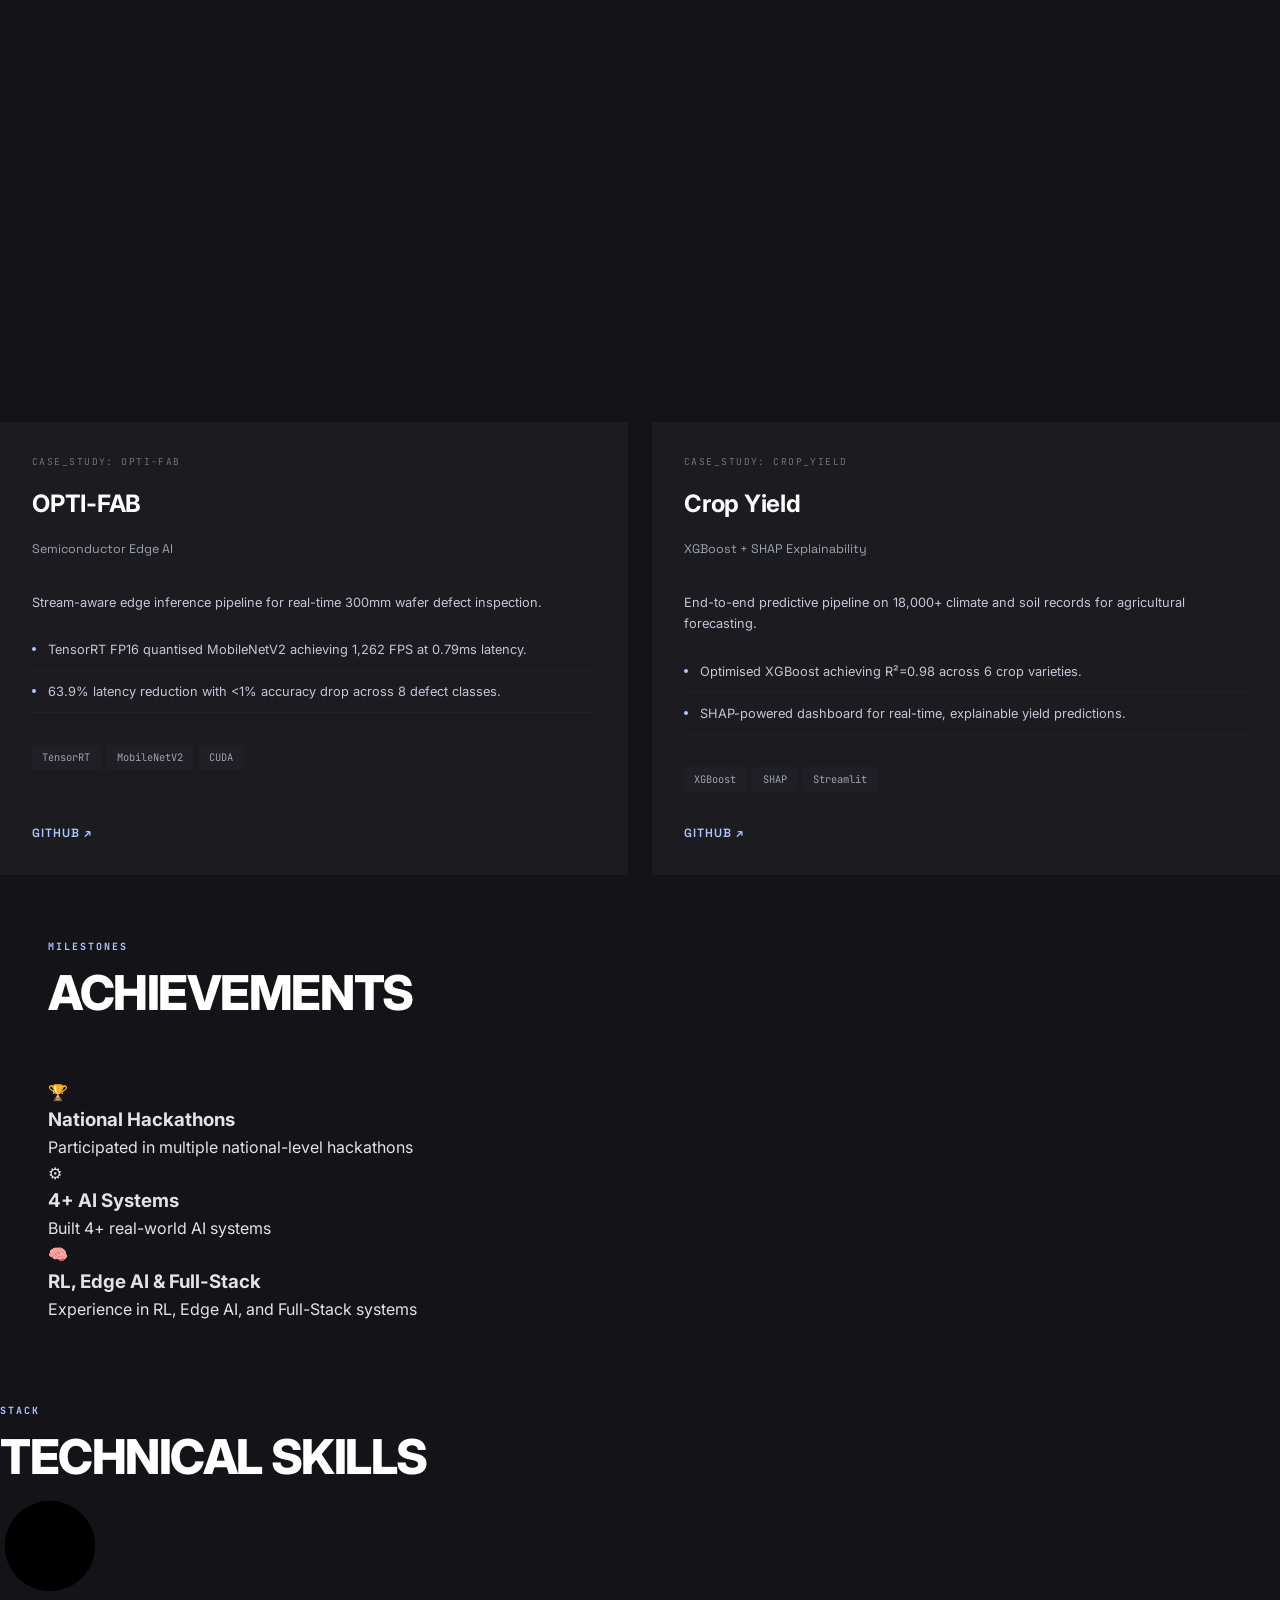
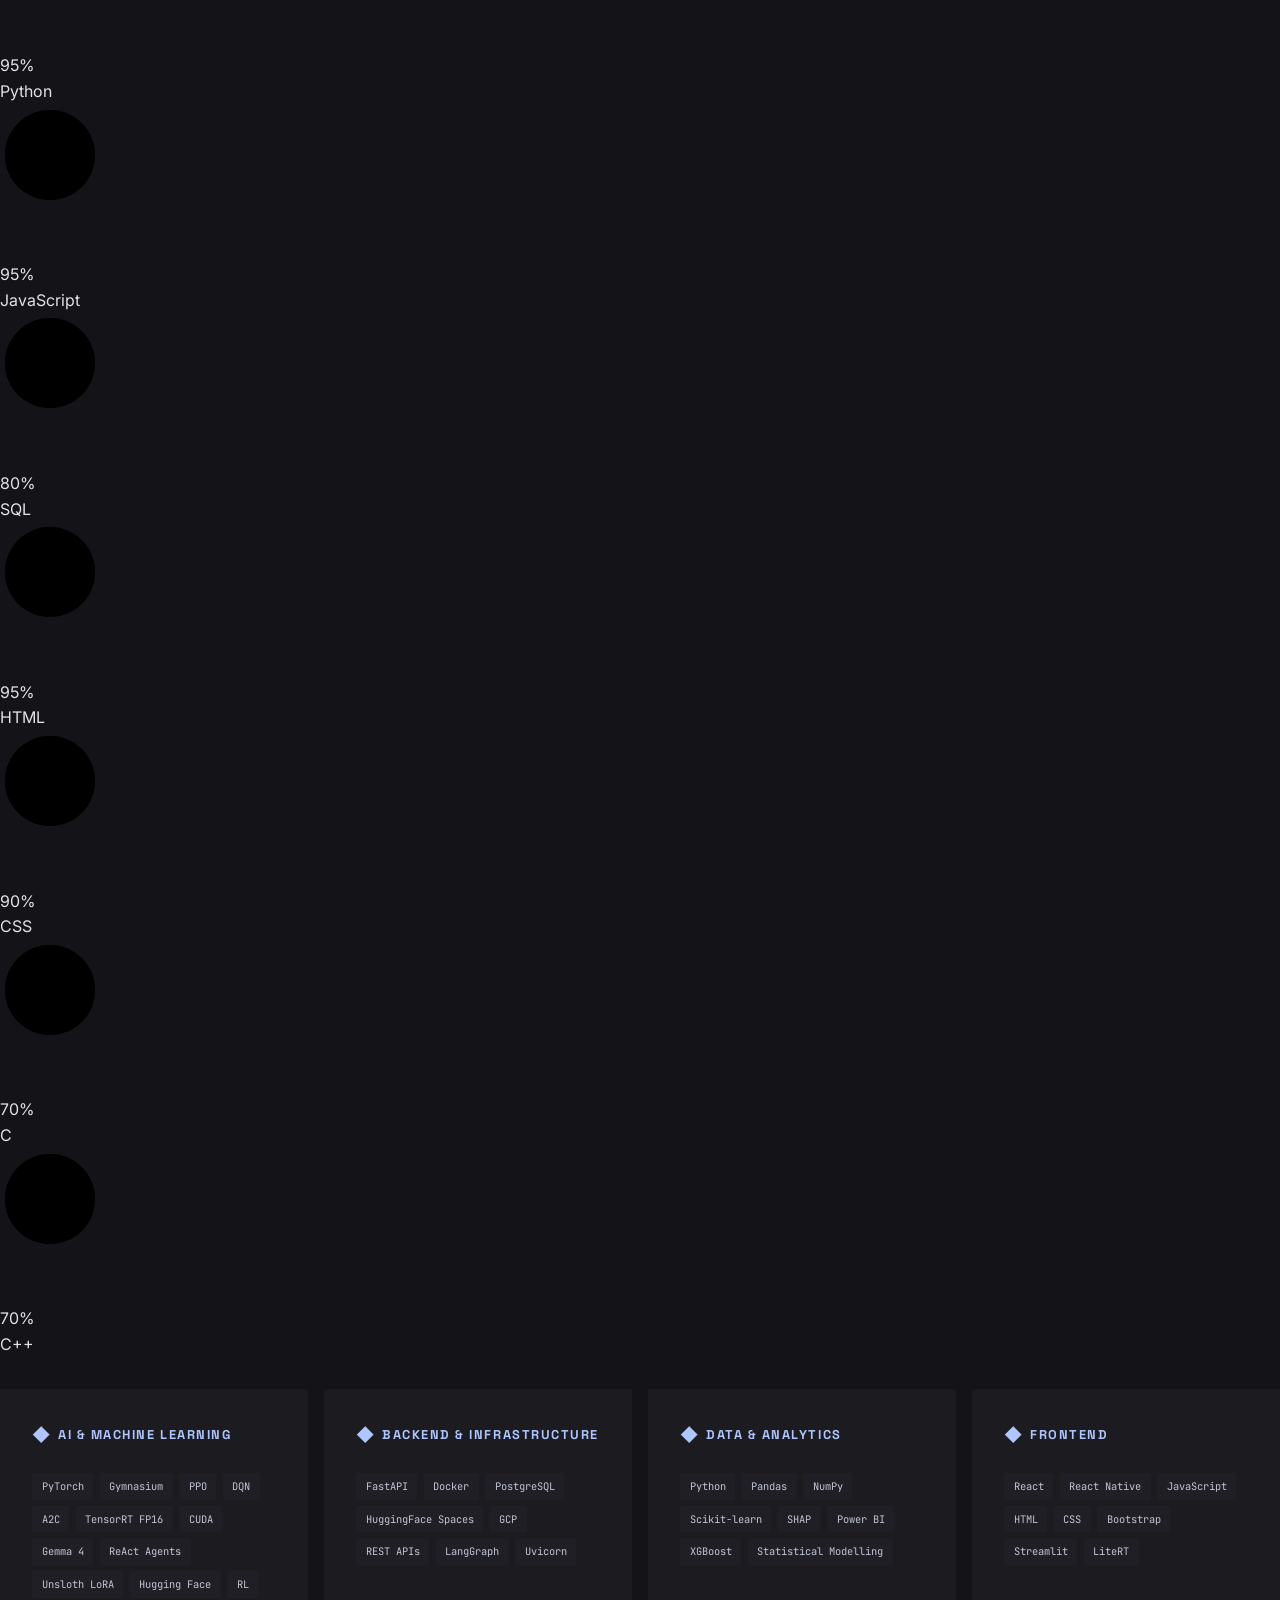
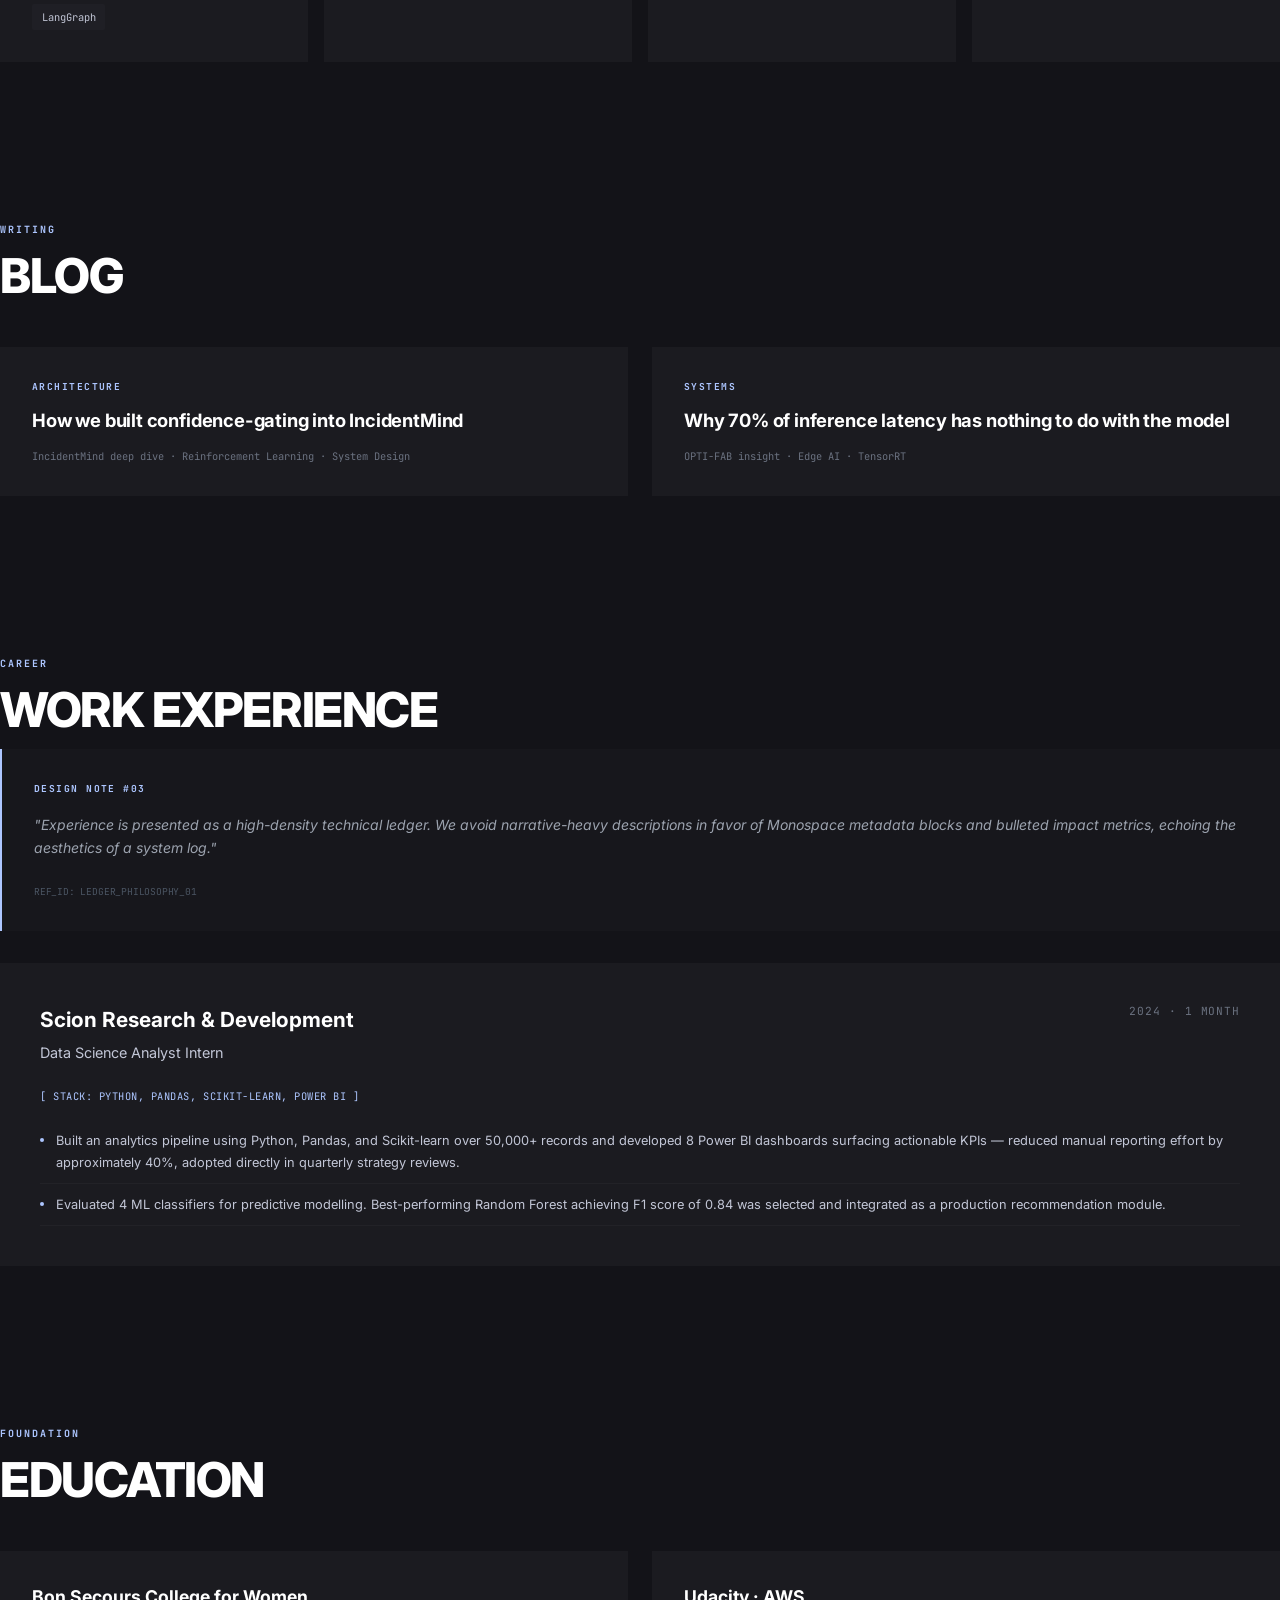
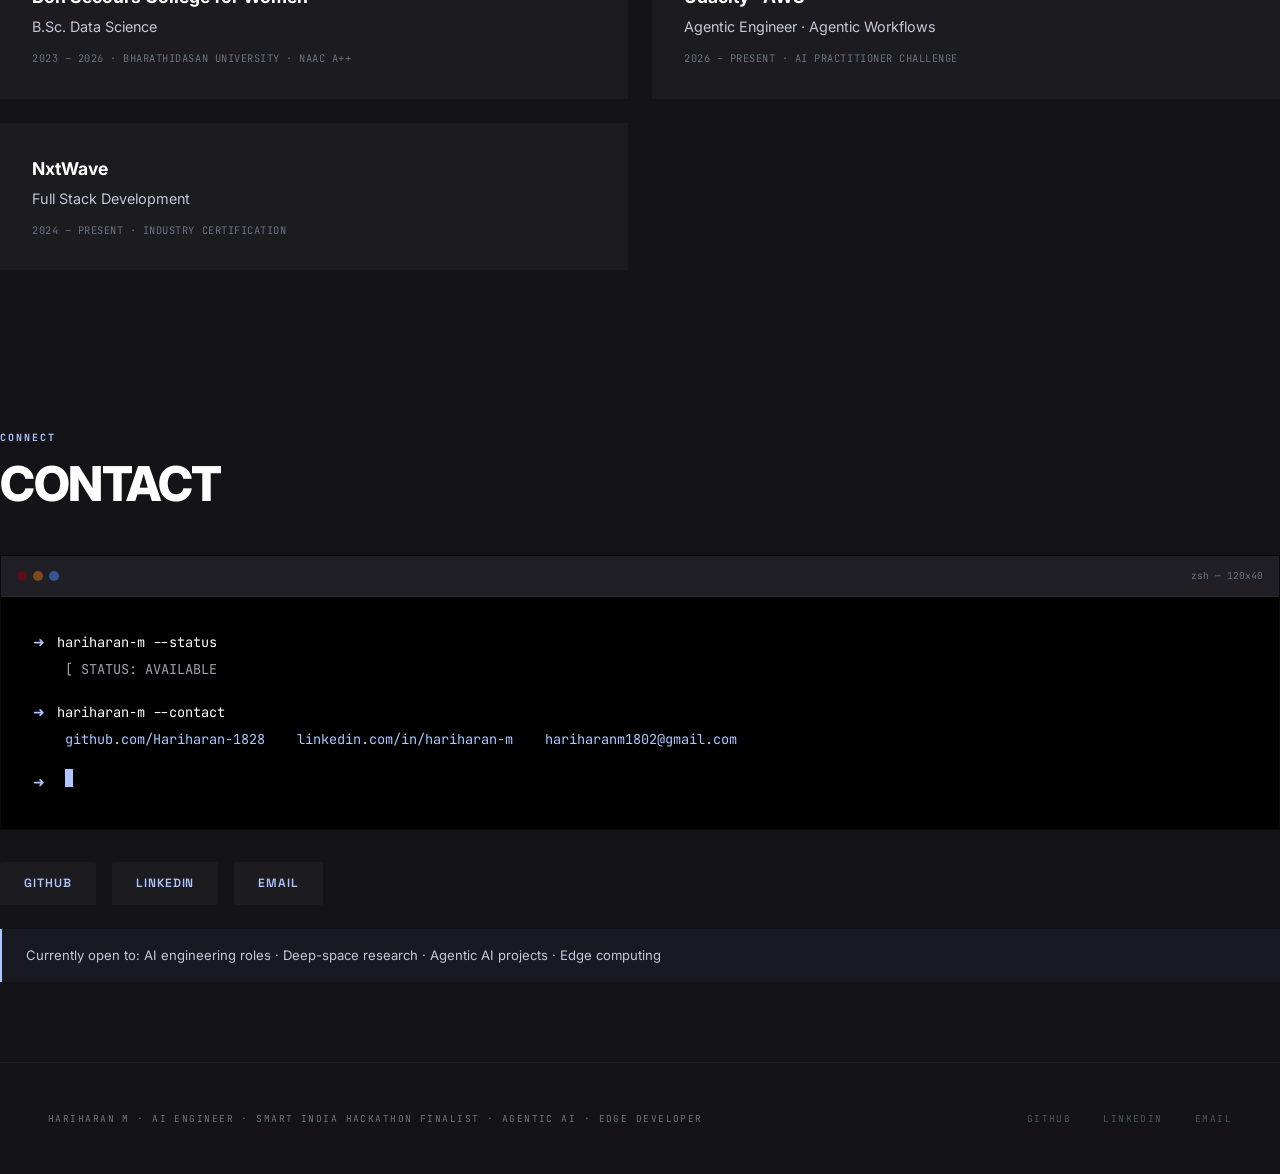
==== commit 352ca2bf: "feat: rebrand to Hariharan M + add EMDT deep-space communication project" ====
--- a/index.html
+++ b/index.html
@@ -3,15 +3,15 @@
 <head>
   <meta charset="utf-8"/>
   <meta name="viewport" content="width=device-width, initial-scale=1.0"/>
-  <title>Asmitha M — AI Research Engineer · Portfolio</title>
-  <meta name="description" content="Asmitha M — AI Research Engineer, Full-Stack Developer, and Agentic Systems builder. Building production-grade intelligent systems including RL environments, edge inference pipelines, and agentic AI."/>
+  <title>Hariharan M — AI Engineer · Portfolio</title>
+  <meta name="description" content="Hariharan M — AI Engineer, Smart India Hackathon Finalist, Agentic AI & Edge Developer. Building production-grade intelligent systems including deep-space communication, RL environments, edge inference pipelines, and autonomous AI systems."/>
   <link rel="stylesheet" href="styles.css"/>
 </head>
 <body>
 
 <!-- ═══════════ HEADER ═══════════ -->
 <header class="header" id="site-header">
-  <div class="header-logo">AM</div>
+  <div class="header-logo">HM</div>
   <nav class="header-nav" id="main-nav">
     <a href="#home" class="active">home</a>
     <a href="#about">about</a>
@@ -30,25 +30,25 @@
 <!-- ═══════════ HERO ═══════════ -->
 <section class="hero container" id="home">
   <div>
-      <h1 class="display-lg">Asmitha M</h1>
+      <h1 class="display-lg">Hariharan M</h1>
       <p class="hero-subtitle" style="margin-top:0.5rem; font-size:1rem; color:var(--primary); font-weight:500; font-family:'Space Grotesk',sans-serif; letter-spacing:0.03em;">
-        AI Research Engineer · Full-Stack Developer · Agentic Systems
+        AI Engineer · Smart India Hackathon Finalist · Agentic AI · Edge Developer
       </p>
       <p class="hero-subtitle">
-        Building production-grade intelligent systems — RL environments, edge inference pipelines, and agentic AI. 4 deployed systems across 5 national and global hackathons.
+        Building production-grade intelligent systems — deep-space communication, RL environments, edge inference pipelines, and agentic AI. 5 deployed systems across 5 national and global hackathons.
       </p>
       <div class="hero-stats stagger">
         <div class="stat-box">
           <div class="stat-label">AI Systems Built</div>
-          <div class="stat-value">4</div>
+          <div class="stat-value">5</div>
         </div>
         <div class="stat-box">
           <div class="stat-label">Hackathons</div>
           <div class="stat-value">5</div>
         </div>
         <div class="stat-box">
-          <div class="stat-label">Latency Reduction</div>
-          <div class="stat-value">63.9%</div>
+          <div class="stat-label">EMDT Pipeline Gain</div>
+          <div class="stat-value">70.8%</div>
         </div>
         <div class="stat-box">
           <div class="stat-label">P1 Incident Resolution</div>
@@ -58,6 +58,7 @@
       <div class="hero-actions">
         <a href="#projects" class="btn-primary">View Projects <span class="arrow">→</span></a>
         <a href="asmitha1.pdf" download class="btn-secondary">Download Resume</a>
+        <a href="https://github.com/Hariharan-1828" target="_blank" class="btn-secondary">GitHub ↗</a>
       </div>
   </div>
 </section>
@@ -71,8 +72,8 @@
     </div>
   </div>
   <div class="about-content fade-in">
-    <p>I'm an AI Engineer with a background in Data Science, focused on building scalable and practical intelligent systems. My work goes beyond models — I design complete solutions that include data processing, model development, backend systems, and user-facing applications.</p>
-    <p>I enjoy solving real-world problems by combining machine learning with system design. My projects focus on performance, usability, and deployment in real environments.</p>
+    <p>I am an AI Engineer focused on building production-grade intelligent systems. Bridging the gap between pure research and practical application, I design architectures that don't just train well, but deploy seamlessly. My work spans deep-space communication, agentic workflows, deep reinforcement learning, and edge AI, backed by full-stack engineering expertise.</p>
+    <p>I believe true AI engineering happens beyond the model weights. It requires rigorous signal processing, robust backend infrastructure, and scalable system design. I don't just train models — I architect end-to-end autonomous systems that solve complex, real-world problems, from satellite routing under solar storms to on-device medical intelligence.</p>
   </div>
 </section>
 
@@ -83,7 +84,7 @@
       <div class="section-label">WORK</div>
       <h2 class="section-title">Projects</h2>
     </div>
-    <span class="font-mono" style="font-size:0.75rem; color:var(--neutral-500);">ROOT/RESEARCH/PROJECTS [4]</span>
+    <span class="font-mono" style="font-size:0.75rem; color:var(--neutral-500);">ROOT/RESEARCH/PROJECTS [6]</span>
   </div>
 
   <!-- ── CHRONO — Flagship ── -->
@@ -117,13 +118,12 @@
         </div>
 
         <div class="project-quote">
-          World's first system that detects pre-cancerous metabolic states from routine blood test history — years before imaging can. Three validated Nobel-adjacent signals unified for the first time.
+          World's first system detecting pre-cancerous metabolic states from routine blood test history — years before imaging can.
         </div>
         <ul class="project-bullets">
-          <li>3-tier agentic pipeline: Gemma 4 E4B vision OCR → biomarker normalisation → Gemma 4 26B ReAct agent performing longitudinal metabolic drift detection across 15+ biomarkers including HbA1c, LDH, CBC, and ferritin.</li>
-          <li>Achieved &lt;200ms on-device inference latency on consumer hardware with zero PHI cloud transmission — making the architecture HIPAA-compliant by design, not by policy.</li>
-          <li>Trident Signal: three independently validated cancer signals — Warburg Index Velocity, Biological Age Velocity (validated on 308,156 UK Biobank participants), and Immune Collapse Velocity — co-tracked for the first time as a unified metabolic fingerprint.</li>
-          <li>GCP Confidential VM enclave powers the Protocol-99 agentic triage workflow — Gemma 4 26B reasons through five tools, eliminates confounders, generates a clinical dossier, and routes to an oncologist with a one-tap confirm interface.</li>
+          <li>3-tier pipeline: Gemma OCR → normalisation → ReAct agent detecting longitudinal metabolic drift.</li>
+          <li>Zero PHI cloud transmission via &lt;200ms on-device inference, enforcing HIPAA-compliance by design.</li>
+          <li>Tracks Trident Signal: Warburg Index, Bio-Age, and Immune Collapse velocities as a unified fingerprint.</li>
         </ul>
         <div class="stack-pills">
           <span class="stack-pill">Gemma 4 E4B/26B</span>
@@ -132,11 +132,62 @@
           <span class="stack-pill">LangGraph</span>
           <span class="stack-pill">FastAPI</span>
           <span class="stack-pill">React Native</span>
-          <span class="stack-pill">GCP Confidential</span>
-          <span class="stack-pill">Unsloth</span>
         </div>
         <div class="project-links">
-          <a href="https://github.com/asmitha2025/CHRONO-V1" class="project-link" target="_blank">GitHub ↗</a>
+          <a href="https://github.com/Hariharan-1828/CHRONO-V1" class="project-link" target="_blank">GitHub ↗</a>
+        </div>
+      </div>
+    </div>
+  </div>
+
+  <!-- ── EMDT — Deep Space Communication ── -->
+  <div class="flagship-card fade-in" style="margin-top:2rem;">
+    <div class="flagship-grid">
+      <div class="flagship-img">
+        <img src="emdt_hero.png" alt="Deep space satellite communication network with electromagnetic wave routing visualization"/>
+      </div>
+      <div class="flagship-content">
+        <div>
+          <div class="badge-row">
+            <span class="badge-flagship" style="background:rgba(0,200,150,0.12); color:#00c896;">IEEE RESEARCH</span>
+            <span class="badge-system">SYSTEM: EMDT_PIPELINE</span>
+          </div>
+          <h3 class="project-title">EMDT</h3>
+          <p class="project-subtitle">Electromagnetic Deep-space Transmission System</p>
+          <p class="project-subtitle" style="margin-top:0.25rem;">IEEE Communications Letters · Predictive Satellite Routing</p>
+          <div class="project-badges" style="margin-top:0.75rem;">
+            <span class="project-badge-sm">NASA DONKI</span>
+            <span class="project-badge-sm">LDPC Coding</span>
+            <span class="project-badge-sm">RF Auth</span>
+          </div>
+        </div>
+
+        <div class="design-note">
+          <div class="design-note-header">
+            <span>Design Note #03</span>
+          </div>
+          <p>"EMDT replaces reactive satellite routing with a predictive pipeline that anticipates solar weather disruptions, pre-emptively reroutes traffic, corrects residual bit errors in-situ, and authenticates nodes at the physical layer — validated against real NASA superstorm data."</p>
+          <div class="ref">REF_ID: EMDT_PIPELINE_V1</div>
+        </div>
+
+        <div class="project-quote">
+          70.8% aggregate improvement over reactive baselines — predictive routing under Kp 9.0 solar superstorm conditions with 99.3% spoofing rejection.
+        </div>
+        <ul class="project-bullets">
+          <li>AIRC predictive router looks 15 min ahead via Kp-index forecasts, achieving 36.2% routing improvement with +1.5 dB path advantage.</li>
+          <li>AEIL LDPC Belief Propagation decoder delivers 6.5 dB coding gain, suppressing BER to 4.22×10⁻⁸ (target: <1.1×10⁻⁴).</li>
+          <li>DTN BPv7 store-and-forward protocol handles Mars-Earth occultations; RF SVD eigenfingerprinting rejects 99.3% rogue nodes.</li>
+        </ul>
+        <div class="stack-pills">
+          <span class="stack-pill">Python</span>
+          <span class="stack-pill">NumPy</span>
+          <span class="stack-pill">SciPy</span>
+          <span class="stack-pill">LDPC BP</span>
+          <span class="stack-pill">NASA DONKI API</span>
+          <span class="stack-pill">ITU-R P.676</span>
+        </div>
+        <div class="project-links">
+          <a href="https://github.com/Hariharan-1828/EMDT" class="project-link" target="_blank">GitHub ↗</a>
         </div>
       </div>
     </div>
@@ -145,36 +196,57 @@
   <!-- ── Secondary Projects Grid ── -->
   <div class="projects-grid">
 
-    <!-- IncidentMind -->
+    <!-- SupportFloww -->
     <div class="project-card accent-left fade-in">
       <div class="badge-row">
-        <span class="badge-system" style="color:var(--tertiary);">INCIDENTMIND</span>
+        <span class="badge-system" style="color:var(--tertiary);">AETHERFLOW AI</span>
+      </div>
+      <h3 class="card-title">SupportFloww</h3>
+      <p class="card-subtitle">Confidence-Gated Support Intelligence</p>
+      <div class="project-badges" style="margin-top:0.5rem;">
+        <span class="project-badge-sm">DistilBERT</span>
+        <span class="project-badge-sm">MC Dropout</span>
+      </div>
+      <p class="card-tagline" style="margin-top:1rem;">Uncertainty-aware AI routing engine that detects ambiguous B2B SaaS tickets before misrouting.</p>
+      <ul class="project-bullets">
+        <li>3-tier decision gate (Route/Clarify/Escalate) using Monte Carlo Dropout entropy.</li>
+        <li>Reduced unnecessary escalations by 71% and SLA breaches by 39%.</li>
+      </ul>
+      <div class="stack-pills" style="margin-top:1rem;">
+        <span class="stack-pill">FastAPI</span>
+        <span class="stack-pill">Transformers</span>
+        <span class="stack-pill">XGBoost</span>
+        <span class="stack-pill">Python</span>
+      </div>
+      <div class="project-links" style="margin-top:auto; padding-top:1rem;">
+        <a href="https://github.com/Hariharan-1828/supportfloww" class="project-link" target="_blank">GitHub ↗</a>
+      </div>
+    </div>
+
+    <!-- IncidentMind -->
+    <div class="project-card fade-in">
+      <div class="badge-row">
+        <span class="badge-system">INCIDENTMIND</span>
       </div>
       <h3 class="card-title">IncidentMind</h3>
       <p class="card-subtitle">Autonomous Production Incident Resolution</p>
-      <p class="card-subtitle">Meta PyTorch OpenEnv Hackathon 2026 · Bangalore Finale</p>
-      <div class="project-badges">
+      <div class="project-badges" style="margin-top:0.5rem;">
         <span class="project-badge-sm">Meta Finalist</span>
-        <span class="project-badge-sm">Live Demo</span>
         <span class="project-badge-sm">RL Research</span>
       </div>
-      <p class="card-tagline">73% P1 incident resolution within a 5-step horizon — 3.1× faster than median human L1 escalation latency. Shipped as a pip-installable PyPI package.</p>
+      <p class="card-tagline" style="margin-top:1rem;">Autonomous RL agent for resolving production infrastructure incidents 3.1× faster than human L1.</p>
       <ul class="project-bullets">
-        <li>OpenEnv and Gymnasium-compliant RL environment simulating 9 production incident archetypes across 3 difficulty tiers — covering memory leaks, cascading failures, DNS misconfigurations, TLS certificate expiry, schema migration race conditions, and feature flag disasters.</li>
-        <li>Confidence-gated observation space that dynamically reveals environment state, forcing agents to learn cost-of-information tradeoffs — paired with a dense reward function penalising blast-radius multiplied by clarification-budget overspend.</li>
-        <li>Benchmark suite spanning 500+ rollout episodes across 4 baselines — PPO, DQN, A2C, and Random — with fully deterministic graders requiring no LLM judge, ensuring reproducible scores.</li>
+        <li>Gymnasium environment simulating 9 incident archetypes with confidence-gated observations.</li>
+        <li>Achieved 73% P1 resolution rate across 500+ episodes without relying on LLM judges.</li>
       </ul>
-      <div class="stack-pills">
+      <div class="stack-pills" style="margin-top:1rem;">
         <span class="stack-pill">PyTorch</span>
         <span class="stack-pill">Gymnasium</span>
-        <span class="stack-pill">PPO/DQN/A2C</span>
-        <span class="stack-pill">FastAPI</span>
-        <span class="stack-pill">Docker</span>
+        <span class="stack-pill">PPO/DQN</span>
         <span class="stack-pill">Llama-3.3-70B</span>
       </div>
-      <div class="project-links">
-        <a href="https://github.com/asmitha2025/Incidentmind-v1" class="project-link" target="_blank">GitHub ↗</a>
-        <a href="#" class="project-link">Live Demo on HuggingFace ↗</a>
+      <div class="project-links" style="margin-top:auto; padding-top:1rem;">
+        <a href="https://github.com/Hariharan-1828/Incidentmind-v1" class="project-link" target="_blank">GitHub ↗</a>
       </div>
     </div>
 
@@ -184,49 +256,41 @@
         <span class="badge-system">CASE_STUDY: OPTI-FAB</span>
       </div>
       <h3 class="card-title">OPTI-FAB</h3>
-      <p class="card-subtitle">IESA DeepTech Hackathon 2026 · Semiconductor Edge AI</p>
-      <p class="card-tagline">63.9% latency reduction from 8.3ms to 3.0ms, measured on real RTX 4050 hardware — not simulated. Decisions made at 50–68% frame completion while the wafer is still under the scanner.</p>
+      <p class="card-subtitle">Semiconductor Edge AI</p>
+      <p class="card-tagline" style="margin-top:1rem;">Stream-aware edge inference pipeline for real-time 300mm wafer defect inspection.</p>
       <ul class="project-bullets">
-        <li>Stream-aware production inference pipeline for 300mm wafer inspection: MobileNetV2 backbone, TensorRT FP16 quantisation, and a confidence-gated early-exit layer — achieving 1,262 frames per second at 0.79ms inference latency, 3.34× faster than CPU baseline.</li>
-        <li>90% classification accuracy across 8 defect classes with &lt;1% accuracy degradation versus FP32, demonstrating precision-efficiency co-optimisation. Benchmarked on NVIDIA Jetson-class edge hardware for direct fab-floor deployment.</li>
+        <li>TensorRT FP16 quantised MobileNetV2 achieving 1,262 FPS at 0.79ms latency.</li>
+        <li>63.9% latency reduction with &lt;1% accuracy drop across 8 defect classes.</li>
       </ul>
-      <div class="stack-pills">
-        <span class="stack-pill">TensorRT FP16</span>
+      <div class="stack-pills" style="margin-top:1rem;">
+        <span class="stack-pill">TensorRT</span>
         <span class="stack-pill">MobileNetV2</span>
         <span class="stack-pill">CUDA</span>
-        <span class="stack-pill">ONNX</span>
-        <span class="stack-pill">Python</span>
-      </div>
-      <div class="project-links">
-        <a href="https://github.com/asmitha2025/Opti-fab-latency-" class="project-link" target="_blank">GitHub ↗</a>
+      </div>
+      <div class="project-links" style="margin-top:auto; padding-top:1rem;">
+        <a href="https://github.com/Hariharan-1828/Opti-fab-latency-" class="project-link" target="_blank">GitHub ↗</a>
       </div>
     </div>
 
     <!-- Crop Yield -->
-    <div class="project-card fade-in" style="grid-column: 1 / -1;">
-      <div style="display:grid; grid-template-columns: 1fr 1fr; gap: 2rem;">
-        <div>
-          <div class="badge-row"><span class="badge-system">CASE_STUDY: CROP_YIELD</span></div>
-          <h3 class="card-title" style="margin-top:0.5rem;">Crop Yield Prediction</h3>
-          <p class="card-subtitle">End-to-End ML Pipeline · XGBoost + SHAP Explainability</p>
-          <p class="card-tagline" style="margin-top:1rem;">End-to-end ML pipeline on an 18,000-sample climate and soil NPK dataset. XGBoost achieving R²=0.98 with SHAP explainability and an interactive Streamlit dashboard for real-time forecasting.</p>
-        </div>
-        <div>
-          <ul class="project-bullets">
-            <li>GridSearchCV-optimised XGBoost model generating crop-specific yield forecasts across 6 varieties and 3 agroclimatic zones, with SHAP waterfall charts explaining individual predictions — answering why the model made each decision, not just what it predicted.</li>
-          </ul>
-          <div class="stack-pills" style="margin-top:1rem;">
-            <span class="stack-pill">XGBoost</span>
-            <span class="stack-pill">Scikit-learn</span>
-            <span class="stack-pill">SHAP</span>
-            <span class="stack-pill">Streamlit</span>
-            <span class="stack-pill">Pandas</span>
-            <span class="stack-pill">NumPy</span>
-          </div>
-          <div class="project-links" style="margin-top:1rem;">
-            <a href="https://github.com/asmitha2025/crop-yield-prediction" class="project-link" target="_blank">GitHub ↗</a>
-          </div>
-        </div>
+    <div class="project-card fade-in">
+      <div class="badge-row">
+        <span class="badge-system">CASE_STUDY: CROP_YIELD</span>
+      </div>
+      <h3 class="card-title">Crop Yield</h3>
+      <p class="card-subtitle">XGBoost + SHAP Explainability</p>
+      <p class="card-tagline" style="margin-top:1rem;">End-to-end predictive pipeline on 18,000+ climate and soil records for agricultural forecasting.</p>
+      <ul class="project-bullets">
+        <li>Optimised XGBoost achieving R²=0.98 across 6 crop varieties.</li>
+        <li>SHAP-powered dashboard for real-time, explainable yield predictions.</li>
+      </ul>
+      <div class="stack-pills" style="margin-top:1rem;">
+        <span class="stack-pill">XGBoost</span>
+        <span class="stack-pill">SHAP</span>
+        <span class="stack-pill">Streamlit</span>
+      </div>
+      <div class="project-links" style="margin-top:auto; padding-top:1rem;">
+        <a href="https://github.com/Hariharan-1828/crop-yield-prediction" class="project-link" target="_blank">GitHub ↗</a>
       </div>
     </div>
   </div>
@@ -434,6 +498,11 @@
       <div class="edu-institution">Bon Secours College for Women</div>
       <div class="edu-degree">B.Sc. Data Science</div>
       <div class="edu-meta">2023 – 2026 · Bharathidasan University · NAAC A++</div>
+    </div>
+    <div class="edu-card fade-in">
+      <div class="edu-institution">Udacity · AWS</div>
+      <div class="edu-degree">Agentic Engineer · Agentic Workflows</div>
+      <div class="edu-meta">2026 – Present · AI Practitioner Challenge</div>
     </div>
     <div class="edu-card fade-in">
       <div class="edu-institution">NxtWave</div>
@@ -457,38 +526,38 @@
       <div class="terminal-label">zsh — 120x40</div>
     </div>
     <div class="terminal-body">
-      <div class="terminal-prompt"><span class="arrow">➜</span><span class="cmd">asmitha-m --status</span></div>
+      <div class="terminal-prompt"><span class="arrow">➜</span><span class="cmd">hariharan-m --status</span></div>
       <div class="terminal-output" id="terminal-output">
         [ STATUS: AVAILABLE_FOR_HIRE ]<br/>
-        [ EMAIL: asmitha7634@gmail.com ]<br/>
-        [ INTERESTS: Data Engineer, Full Stack Developer, AI Engineer, Data Analyst ]
-      </div>
-      <div class="terminal-prompt" style="margin-top:1rem;"><span class="arrow">➜</span><span class="cmd">asmitha-m --contact</span></div>
+        [ EMAIL: hariharanm1802@gmail.com ]<br/>
+        [ INTERESTS: AI Engineer, Deep-space Communication, Agentic AI, Edge Developer ]
+      </div>
+      <div class="terminal-prompt" style="margin-top:1rem;"><span class="arrow">➜</span><span class="cmd">hariharan-m --contact</span></div>
       <div class="terminal-links">
-        <a href="https://github.com/asmitha2025" target="_blank">github.com/asmitha2025</a>
-        <a href="https://www.linkedin.com/in/asmitha-m-1695b331b/" target="_blank">linkedin.com/in/asmitha-m</a>
-        <a href="mailto:asmitha7634@gmail.com">asmitha7634@gmail.com</a>
+        <a href="https://github.com/Hariharan-1828" target="_blank">github.com/Hariharan-1828</a>
+        <a href="https://www.linkedin.com/in/hariharan-muruganandam-28724a337/" target="_blank">linkedin.com/in/hariharan-m</a>
+        <a href="mailto:hariharanm1802@gmail.com">hariharanm1802@gmail.com</a>
       </div>
       <div class="terminal-prompt" style="margin-top:1rem;"><span class="arrow">➜</span><span class="terminal-cursor"></span></div>
     </div>
   </div>
   <div class="contact-actions">
-    <a href="https://github.com/asmitha2025" target="_blank" class="contact-btn">GitHub</a>
-    <a href="https://www.linkedin.com/in/asmitha-m-1695b331b/" target="_blank" class="contact-btn">LinkedIn</a>
-    <a href="mailto:asmitha7634@gmail.com" class="contact-btn">Email</a>
+    <a href="https://github.com/Hariharan-1828" target="_blank" class="contact-btn">GitHub</a>
+    <a href="https://www.linkedin.com/in/hariharan-muruganandam-28724a337/" target="_blank" class="contact-btn">LinkedIn</a>
+    <a href="mailto:hariharanm1802@gmail.com" class="contact-btn">Email</a>
   </div>
   <div class="open-to">
-    Currently open to: AI engineering internships · Research roles · Full-stack AI projects
+    Currently open to: AI engineering roles · Deep-space research · Agentic AI projects · Edge computing
   </div>
 </section>
 
 <!-- ═══════════ FOOTER ═══════════ -->
 <footer class="footer">
-  <div class="footer-text">Asmitha M · AI Research Engineer · Built with purpose, not templates.</div>
+  <div class="footer-text">Hariharan M · AI Engineer · Smart India Hackathon Finalist · Agentic AI · Edge Developer</div>
   <div class="footer-links">
-    <a href="https://github.com/asmitha2025" target="_blank">GitHub</a>
-    <a href="https://www.linkedin.com/in/asmitha-m-1695b331b/" target="_blank">LinkedIn</a>
-    <a href="mailto:asmitha7634@gmail.com">Email</a>
+    <a href="https://github.com/Hariharan-1828" target="_blank">GitHub</a>
+    <a href="https://www.linkedin.com/in/hariharan-muruganandam-28724a337/" target="_blank">LinkedIn</a>
+    <a href="mailto:hariharanm1802@gmail.com">Email</a>
   </div>
 </footer>
 
@@ -526,8 +595,8 @@
 // Terminal Typing Effect
 const terminalLines = [
   '[ STATUS: AVAILABLE_FOR_HIRE ]',
-  '[ EMAIL: asmitha7634@gmail.com ]',
-  '[ INTERESTS: Data Engineer, Full Stack Developer, AI Engineer, Data Analyst ]'
+  '[ EMAIL: hariharanm1802@gmail.com ]',
+  '[ INTERESTS: AI Engineer, Deep-space Communication, Agentic AI, Edge Developer ]'
 ];
 const terminalOutput = document.getElementById('terminal-output');
 if (terminalOutput) {
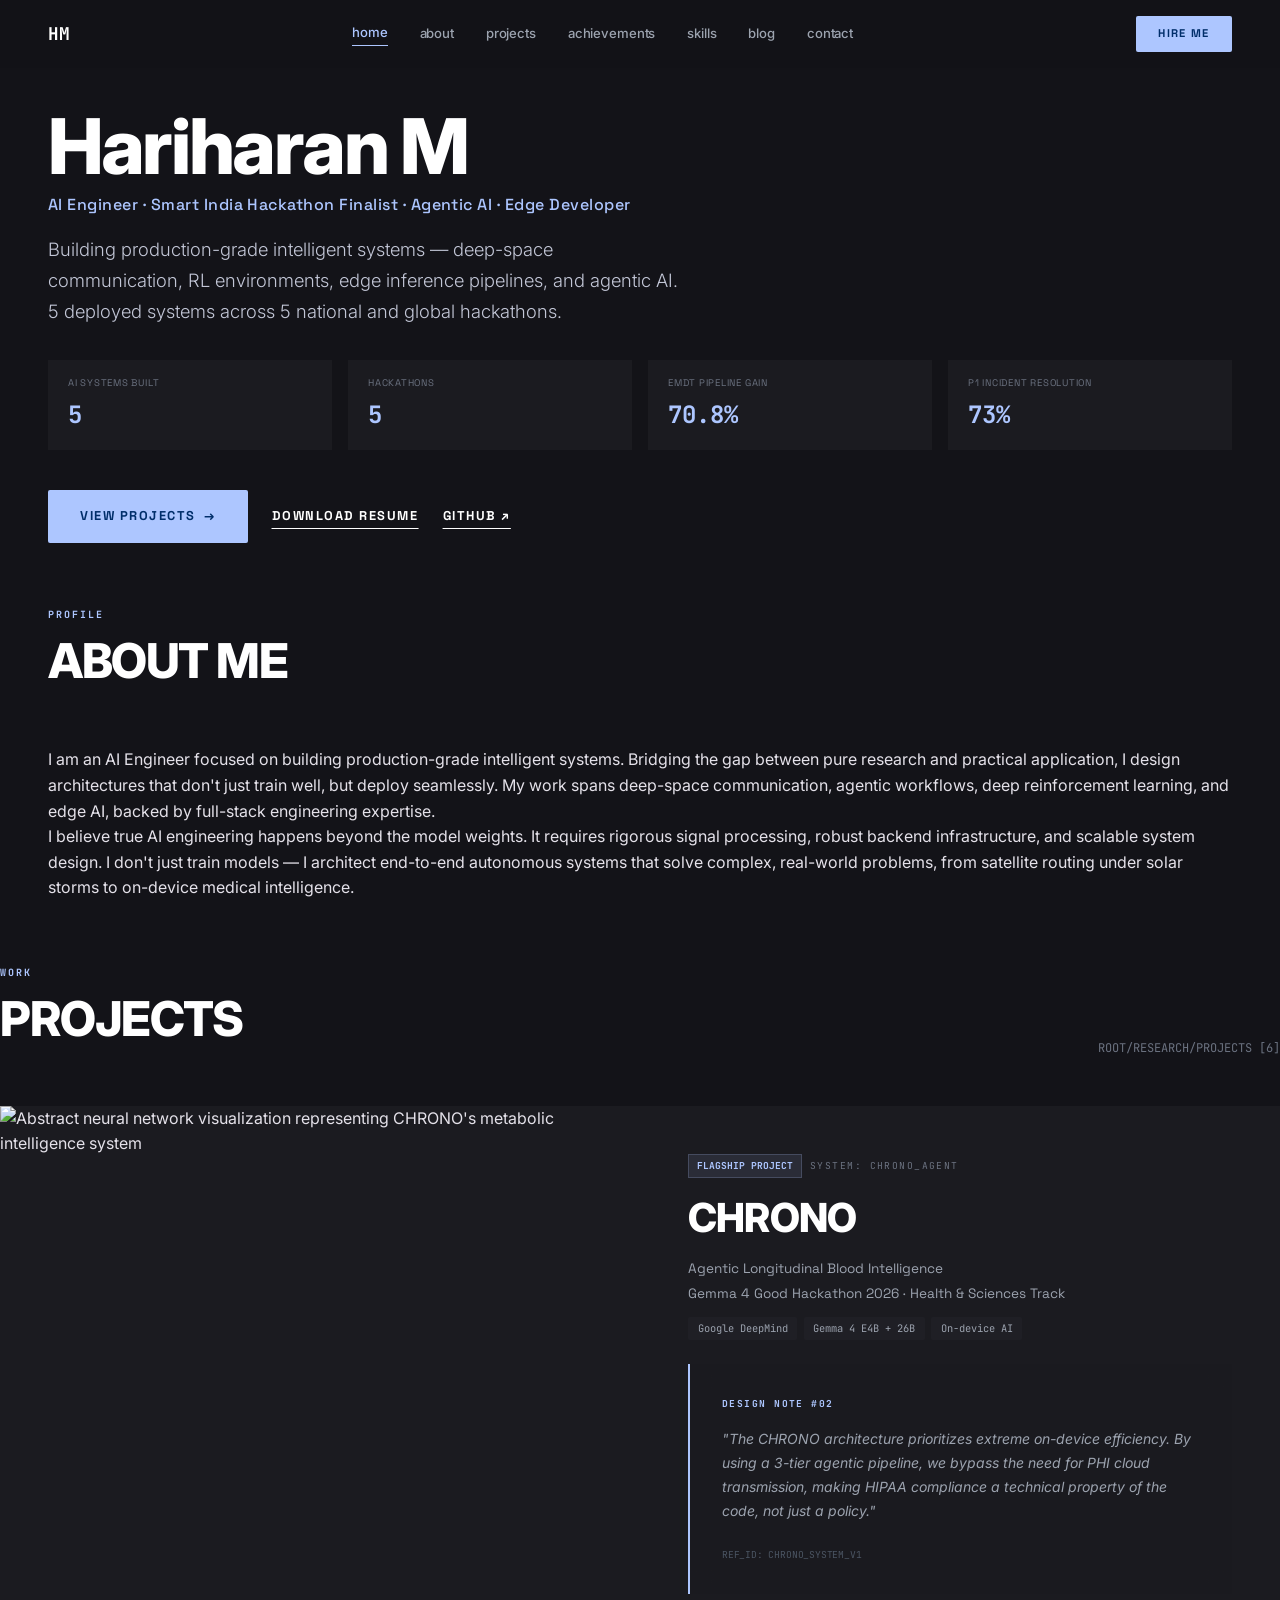
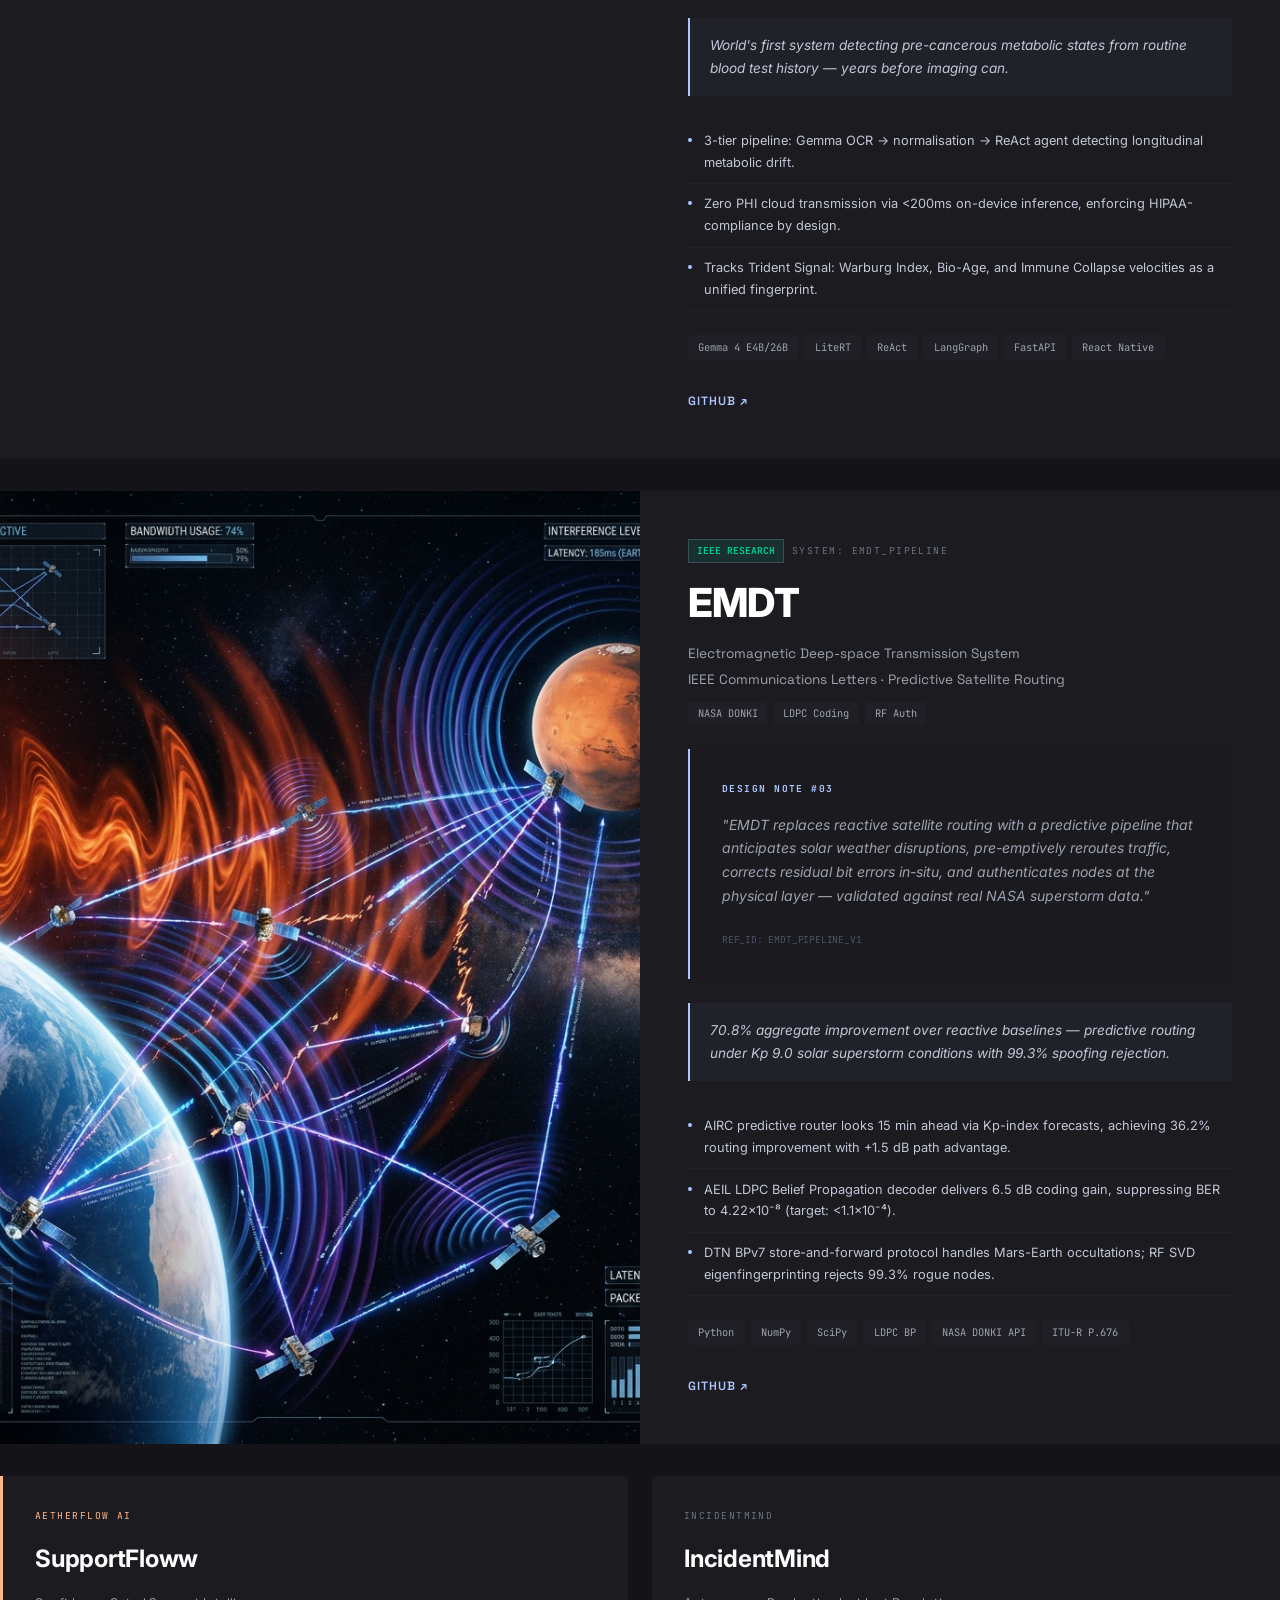
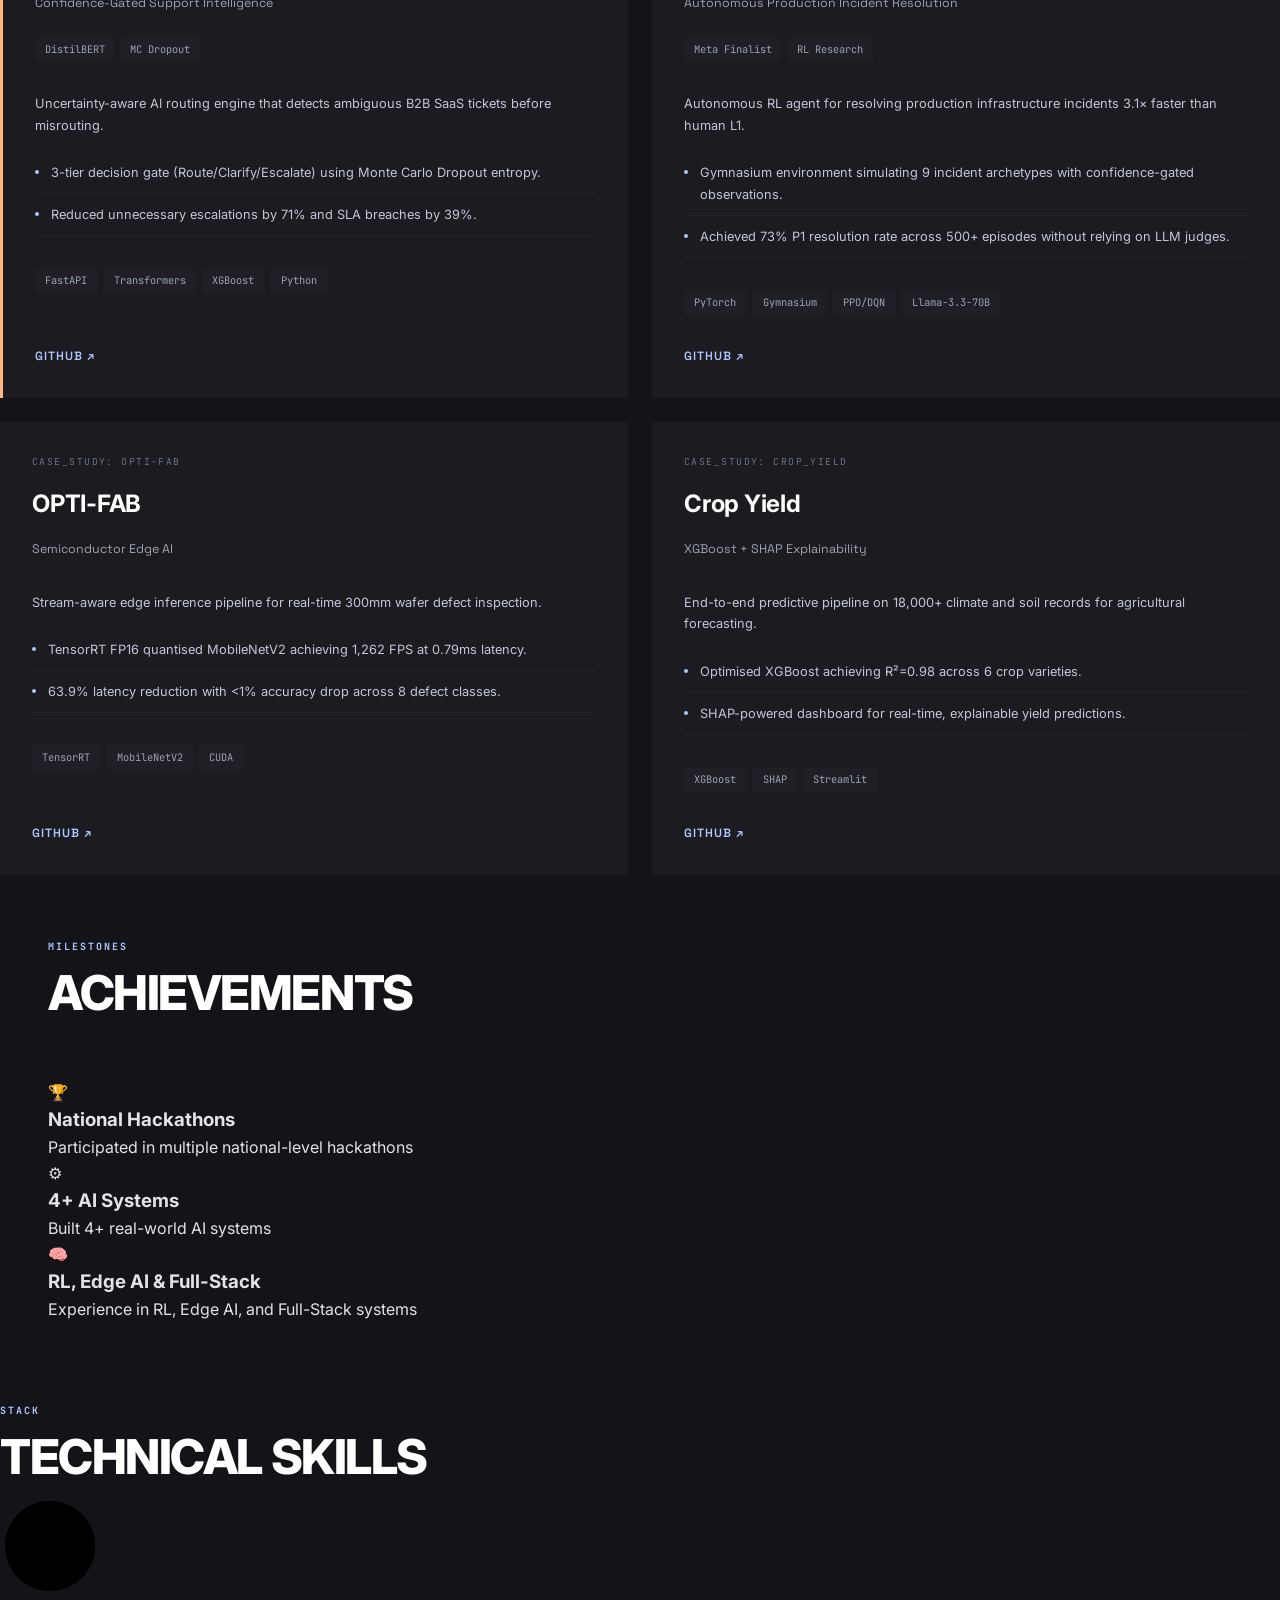
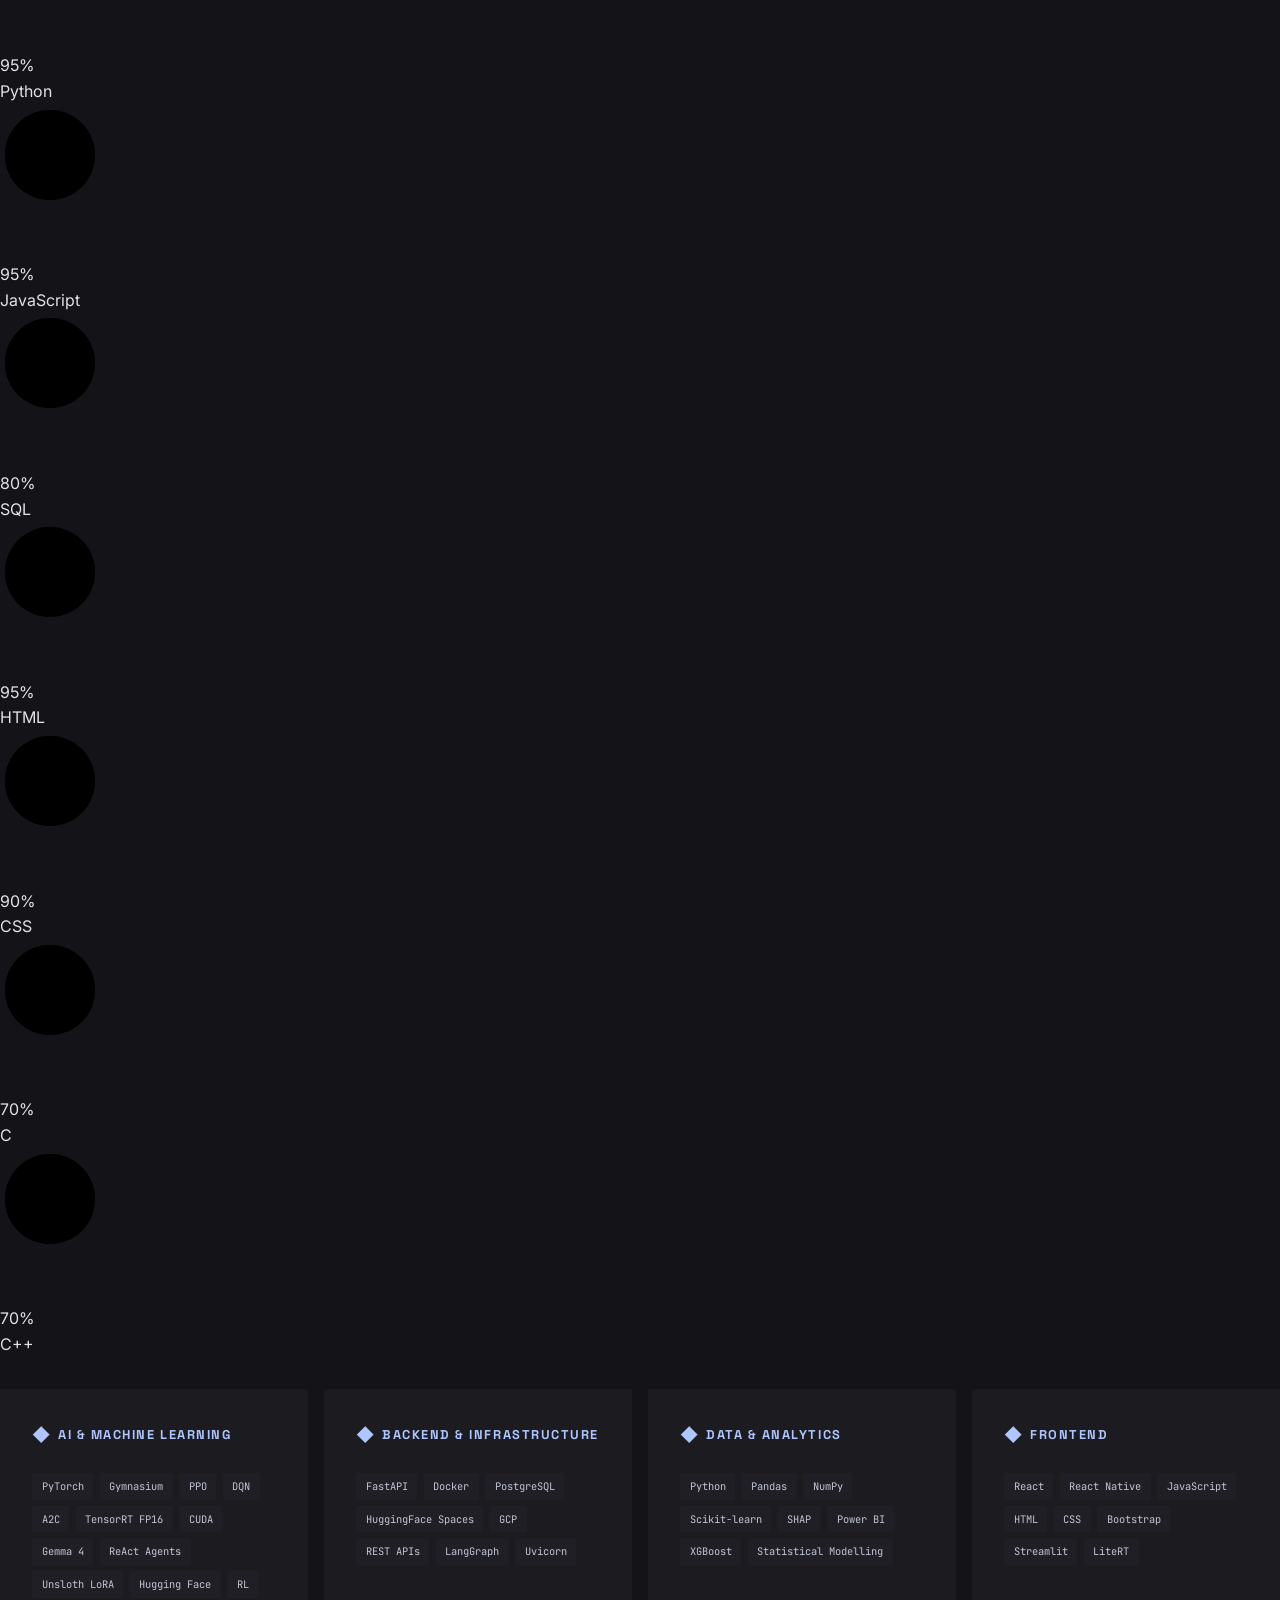
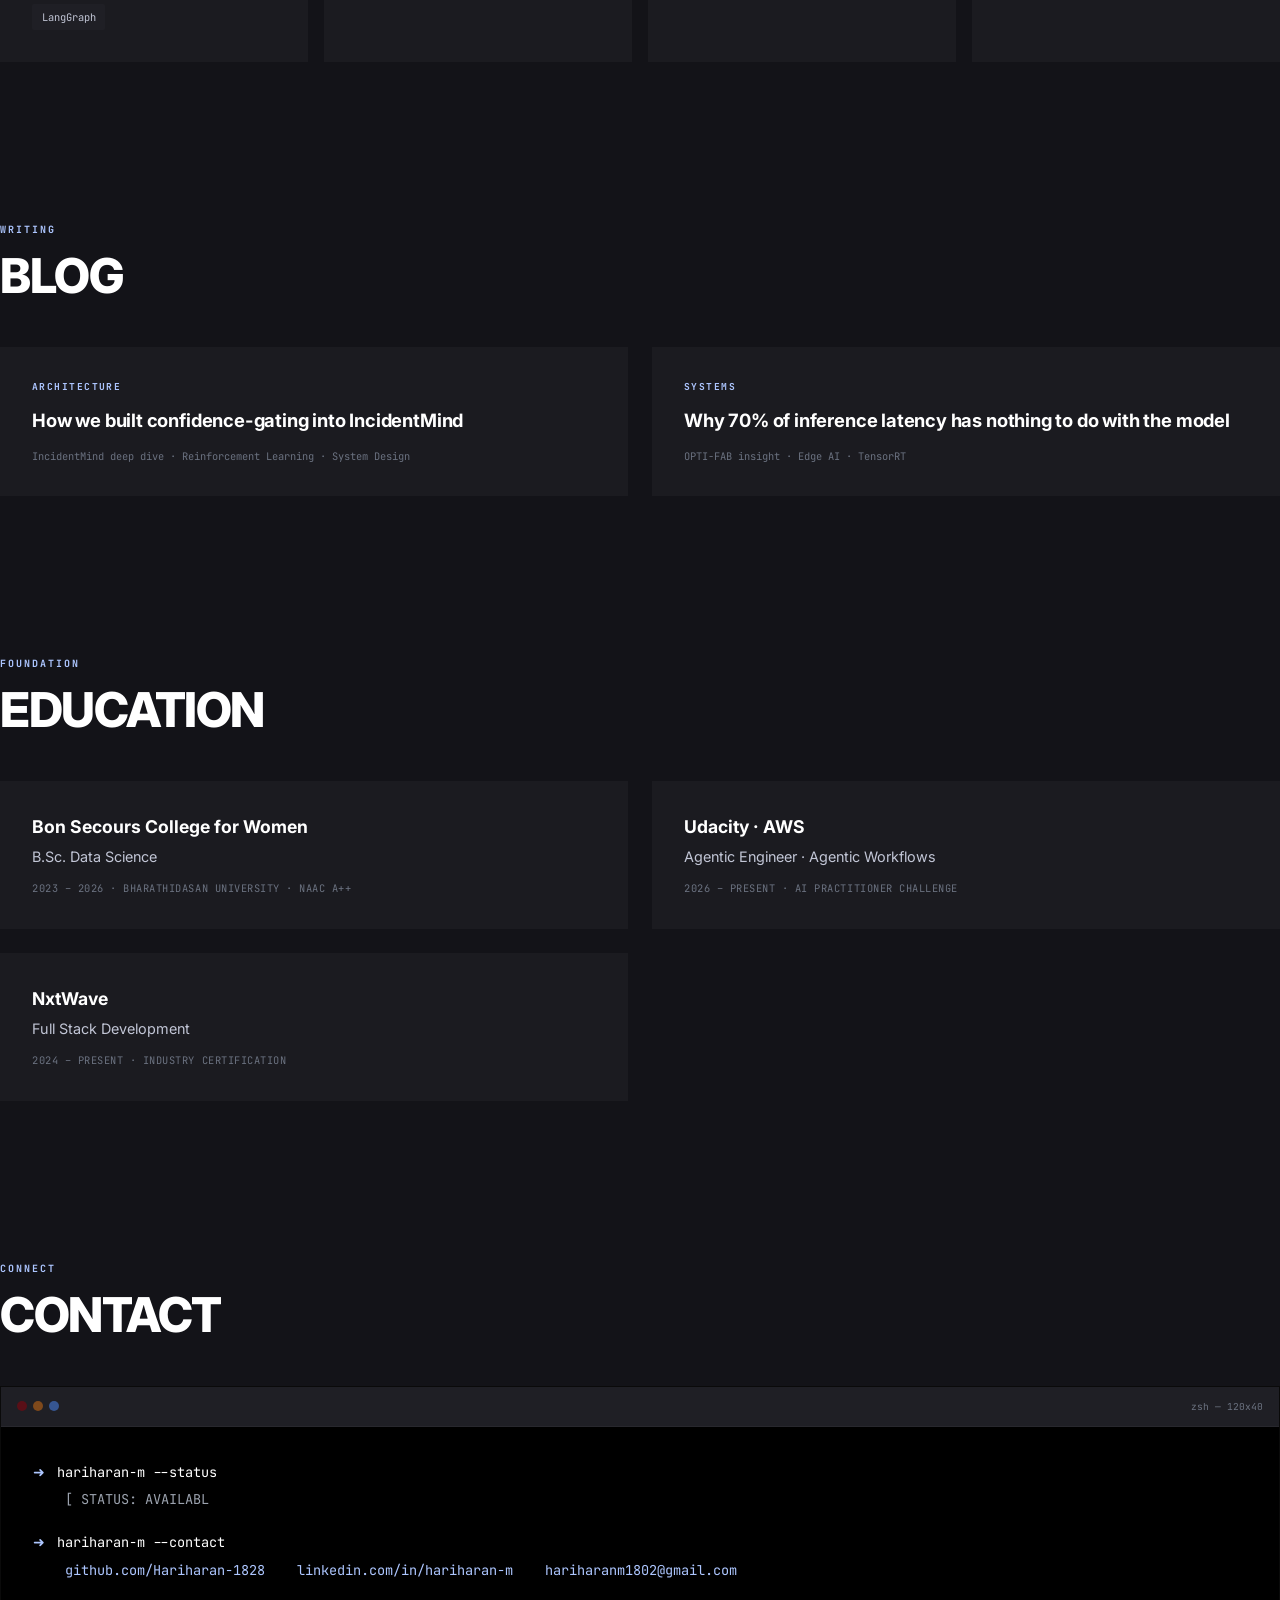
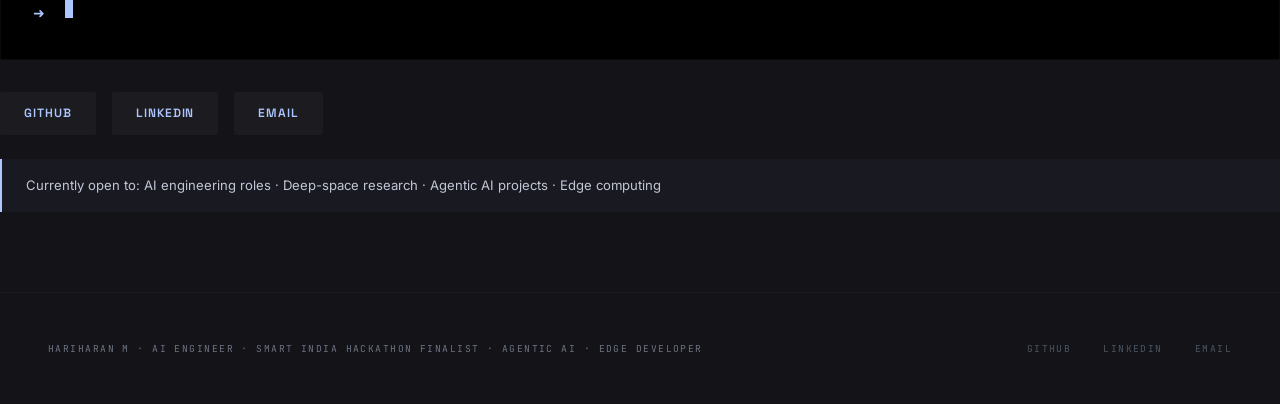
==== commit 5af40b2c: "Remove Work Experience section" ====
--- a/index.html
+++ b/index.html
@@ -460,34 +460,6 @@
   </div>
 </section>
 
-<!-- ═══════════ EXPERIENCE ═══════════ -->
-<section class="experience container" id="experience">
-  <div class="section-label">CAREER</div>
-  <h2 class="section-title">Work Experience</h2>
-  <div class="design-note">
-    <div class="design-note-header">
-      <span>Design Note #03</span>
-    </div>
-    <p>"Experience is presented as a high-density technical ledger. We avoid narrative-heavy descriptions in favor of Monospace metadata blocks and bulleted impact metrics, echoing the aesthetics of a system log."</p>
-    <div class="ref">REF_ID: LEDGER_PHILOSOPHY_01</div>
-  </div>
-  <div class="exp-card fade-in">
-    <div class="exp-header">
-      <div>
-        <div class="exp-company">Scion Research & Development</div>
-        <div class="exp-role">Data Science Analyst Intern</div>
-      </div>
-      <div class="exp-duration">2024 · 1 month</div>
-    </div>
-    <div class="font-mono" style="font-size:0.65rem; color:var(--primary); margin-bottom:1rem; text-transform:uppercase; letter-spacing:0.05em;">
-      [ STACK: Python, Pandas, Scikit-learn, Power BI ]
-    </div>
-    <ul class="project-bullets">
-      <li>Built an analytics pipeline using Python, Pandas, and Scikit-learn over 50,000+ records and developed 8 Power BI dashboards surfacing actionable KPIs — reduced manual reporting effort by approximately 40%, adopted directly in quarterly strategy reviews.</li>
-      <li>Evaluated 4 ML classifiers for predictive modelling. Best-performing Random Forest achieving F1 score of 0.84 was selected and integrated as a production recommendation module.</li>
-    </ul>
-  </div>
-</section>
 
 <!-- ═══════════ EDUCATION ═══════════ -->
 <section class="education container" id="education">
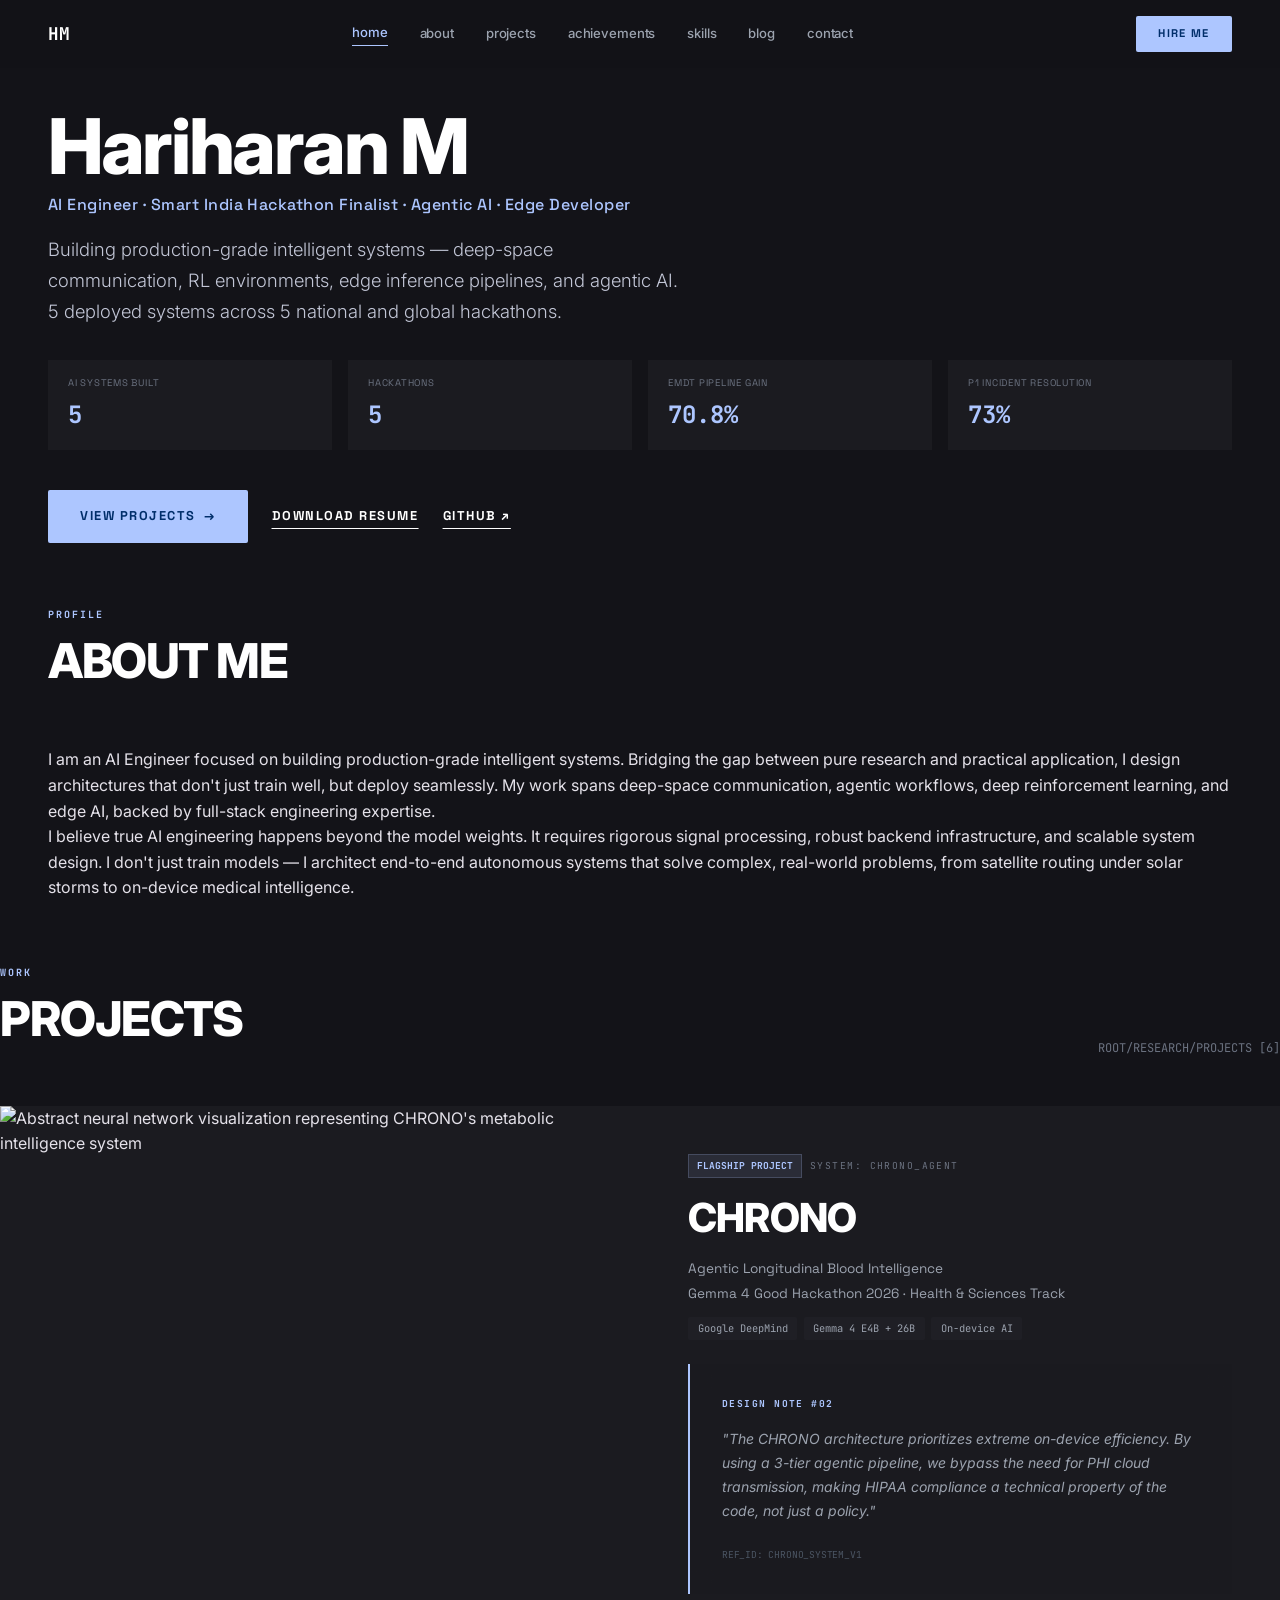
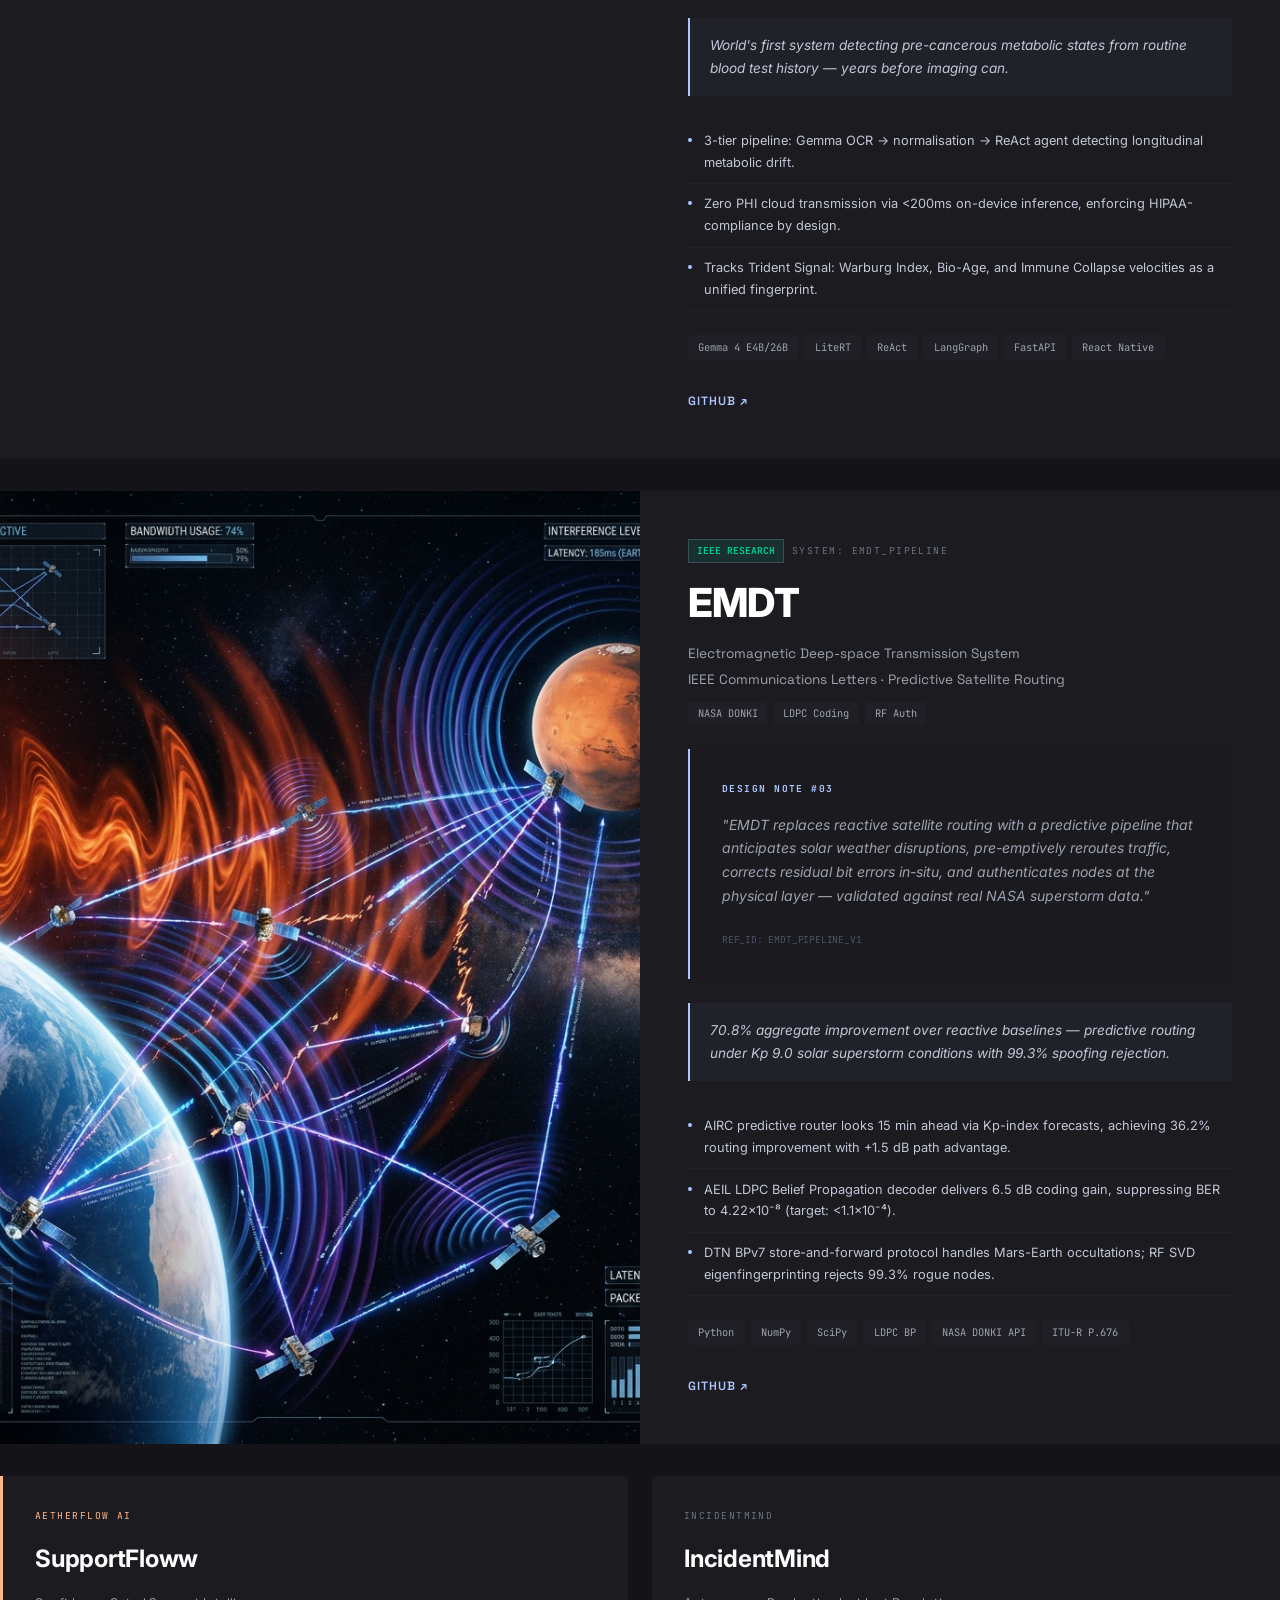
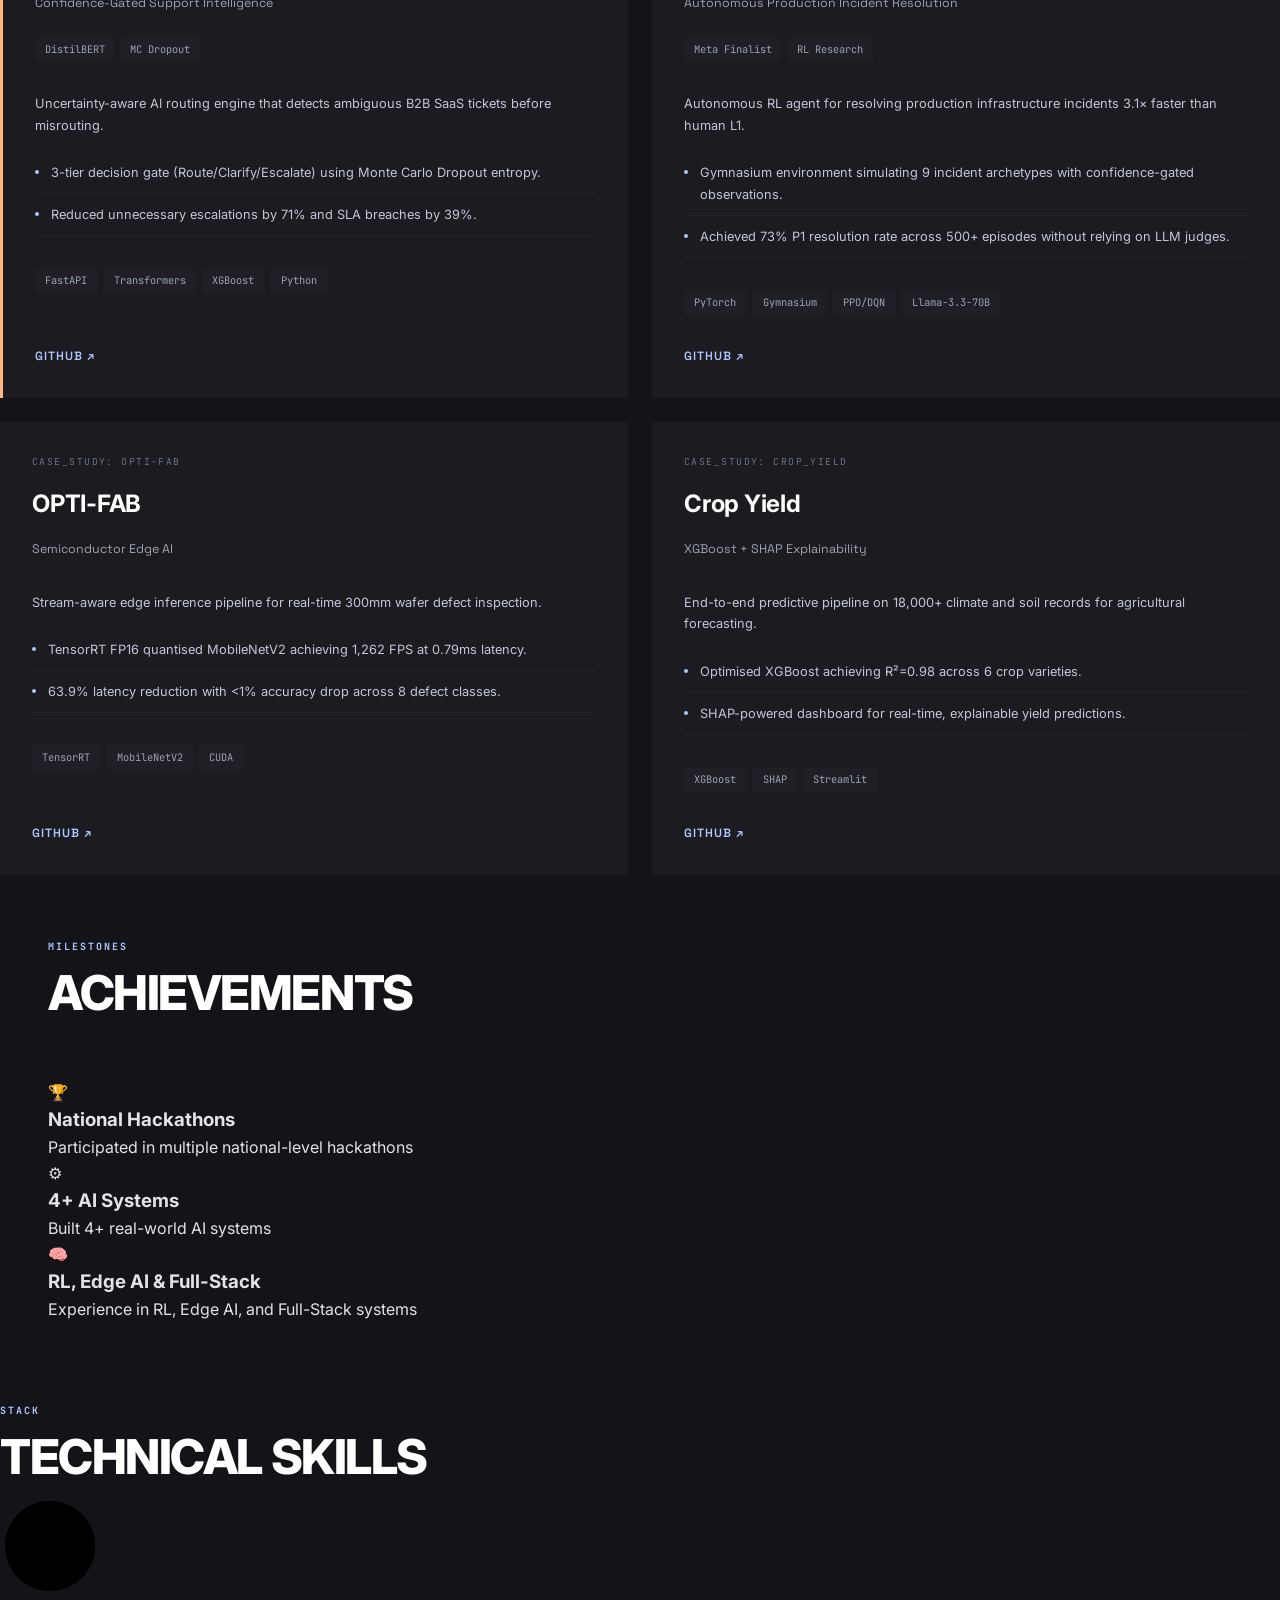
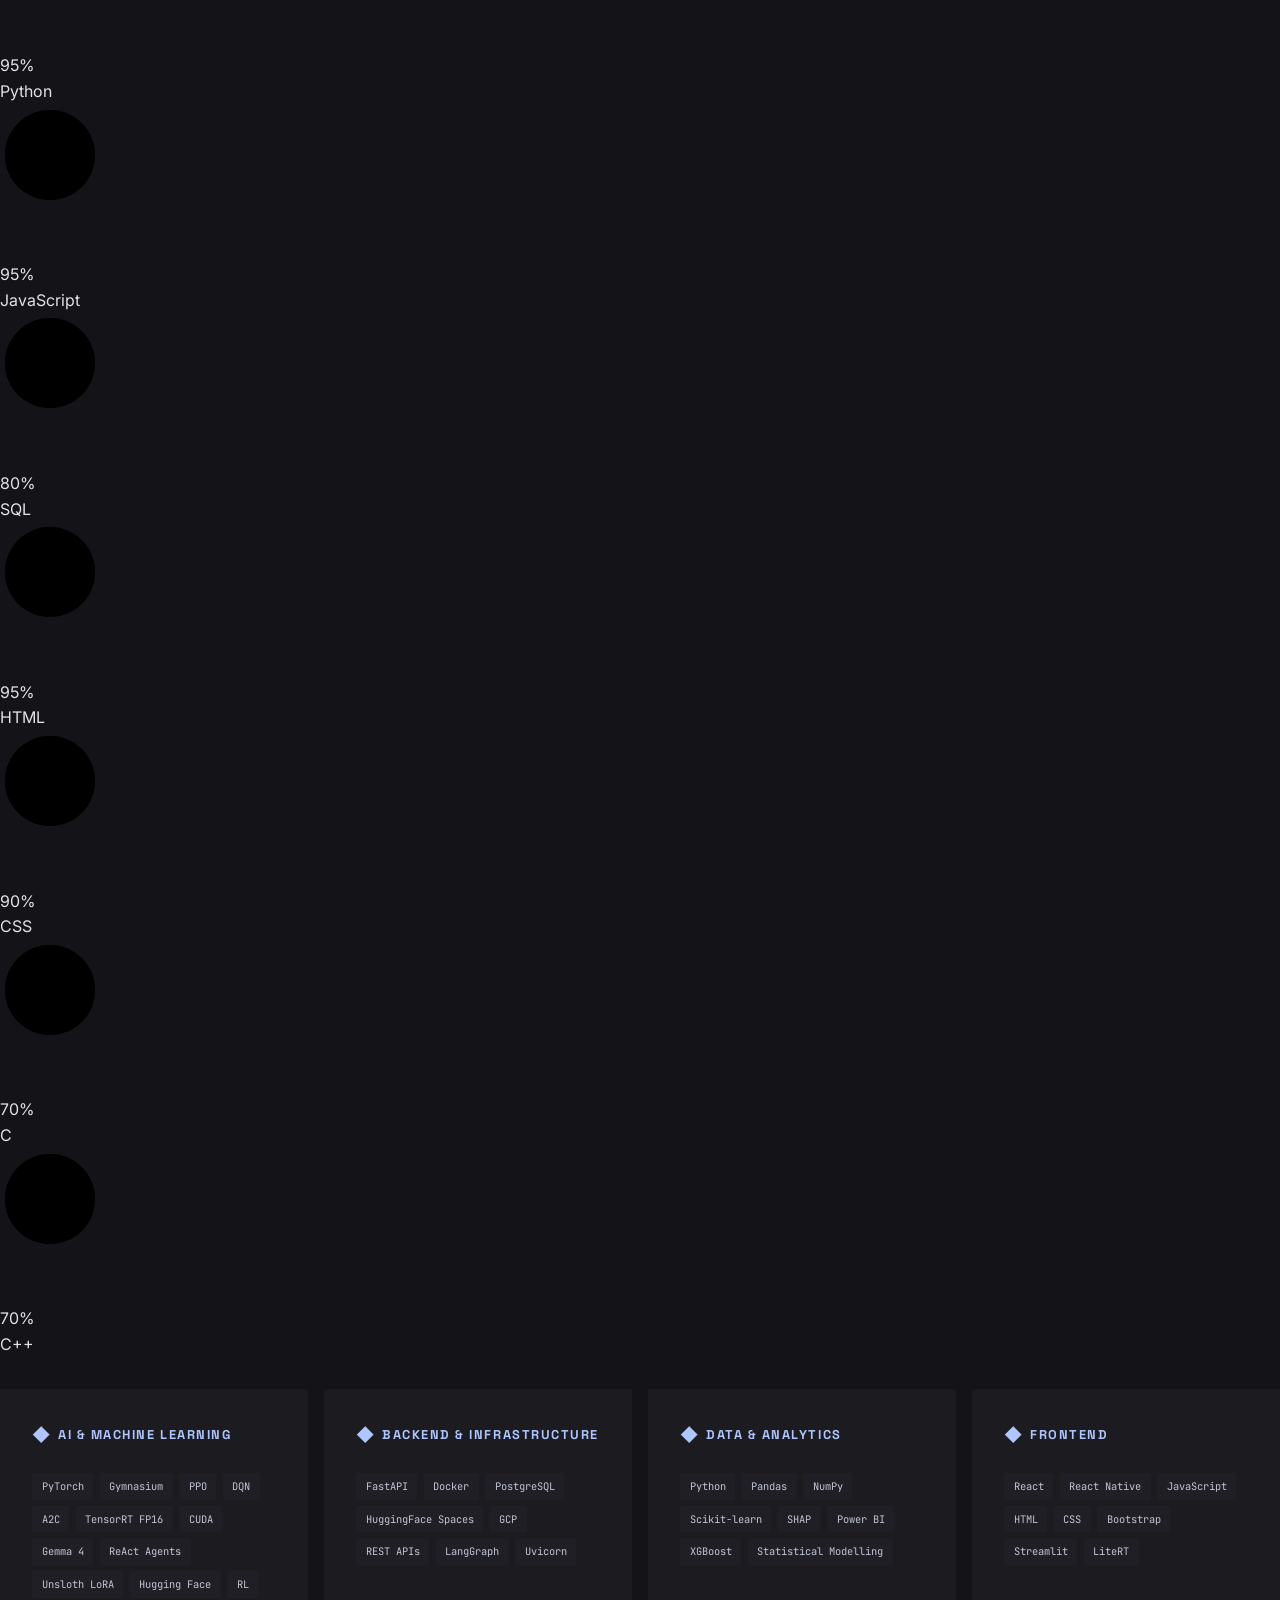
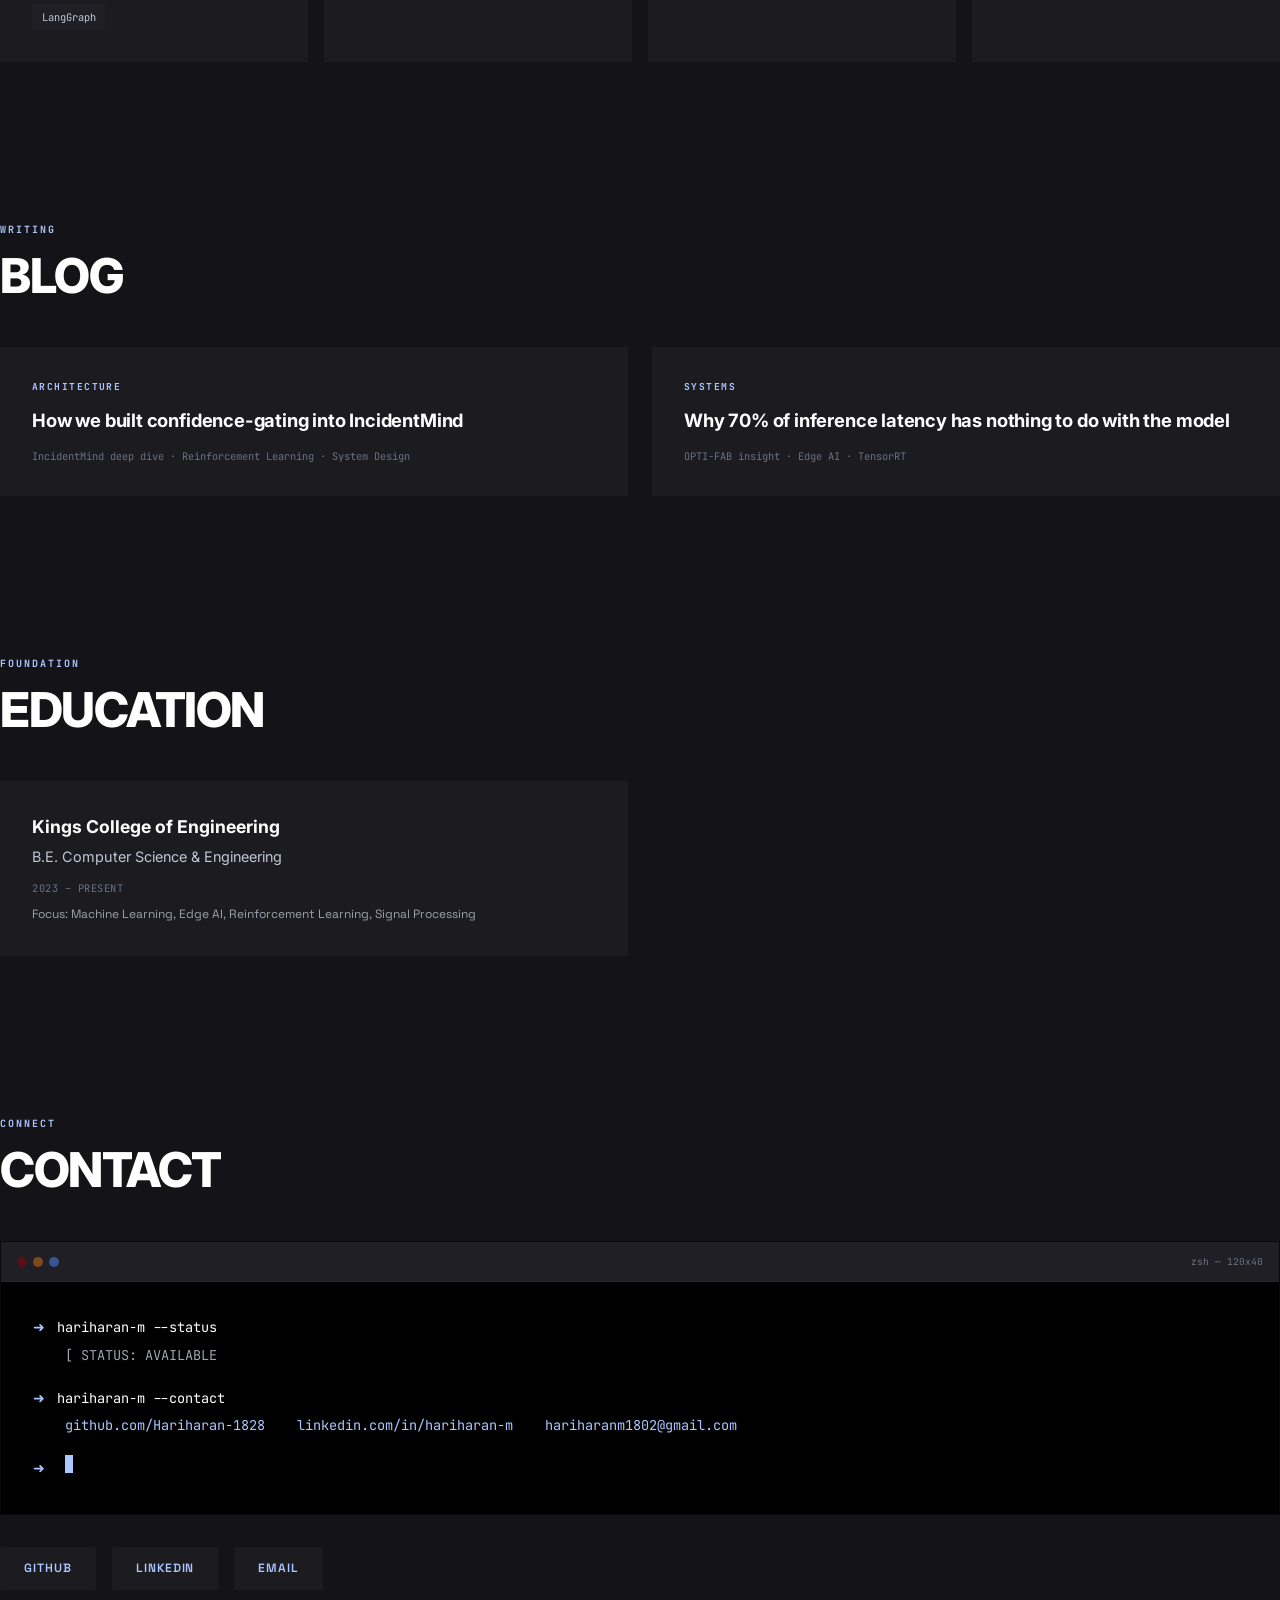
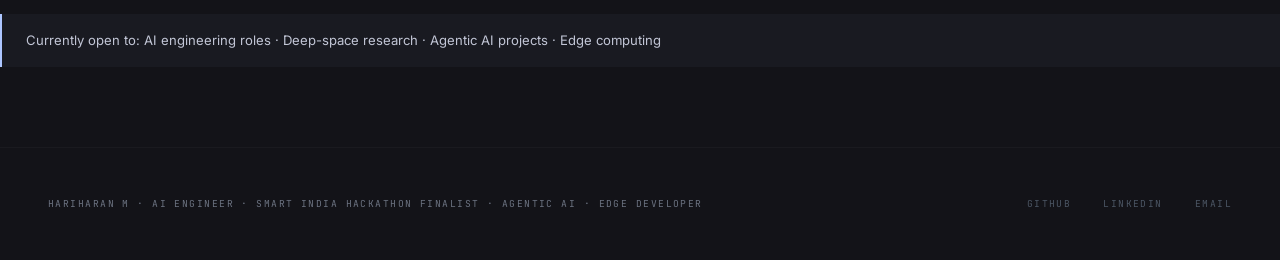
==== commit 41954c47: "Update education to Kings College of Engineering - B.E. CSE" ====
--- a/index.html
+++ b/index.html
@@ -467,19 +467,10 @@
   <h2 class="section-title">Education</h2>
   <div class="edu-grid">
     <div class="edu-card fade-in">
-      <div class="edu-institution">Bon Secours College for Women</div>
-      <div class="edu-degree">B.Sc. Data Science</div>
-      <div class="edu-meta">2023 – 2026 · Bharathidasan University · NAAC A++</div>
-    </div>
-    <div class="edu-card fade-in">
-      <div class="edu-institution">Udacity · AWS</div>
-      <div class="edu-degree">Agentic Engineer · Agentic Workflows</div>
-      <div class="edu-meta">2026 – Present · AI Practitioner Challenge</div>
-    </div>
-    <div class="edu-card fade-in">
-      <div class="edu-institution">NxtWave</div>
-      <div class="edu-degree">Full Stack Development</div>
-      <div class="edu-meta">2024 – Present · Industry Certification</div>
+      <div class="edu-institution">Kings College of Engineering</div>
+      <div class="edu-degree">B.E. Computer Science & Engineering</div>
+      <div class="edu-meta">2023 – Present</div>
+      <div class="edu-focus" style="margin-top:0.5rem; font-size:0.75rem; color:var(--neutral-400); font-family:'Space Grotesk',monospace;">Focus: Machine Learning, Edge AI, Reinforcement Learning, Signal Processing</div>
     </div>
   </div>
 </section>
